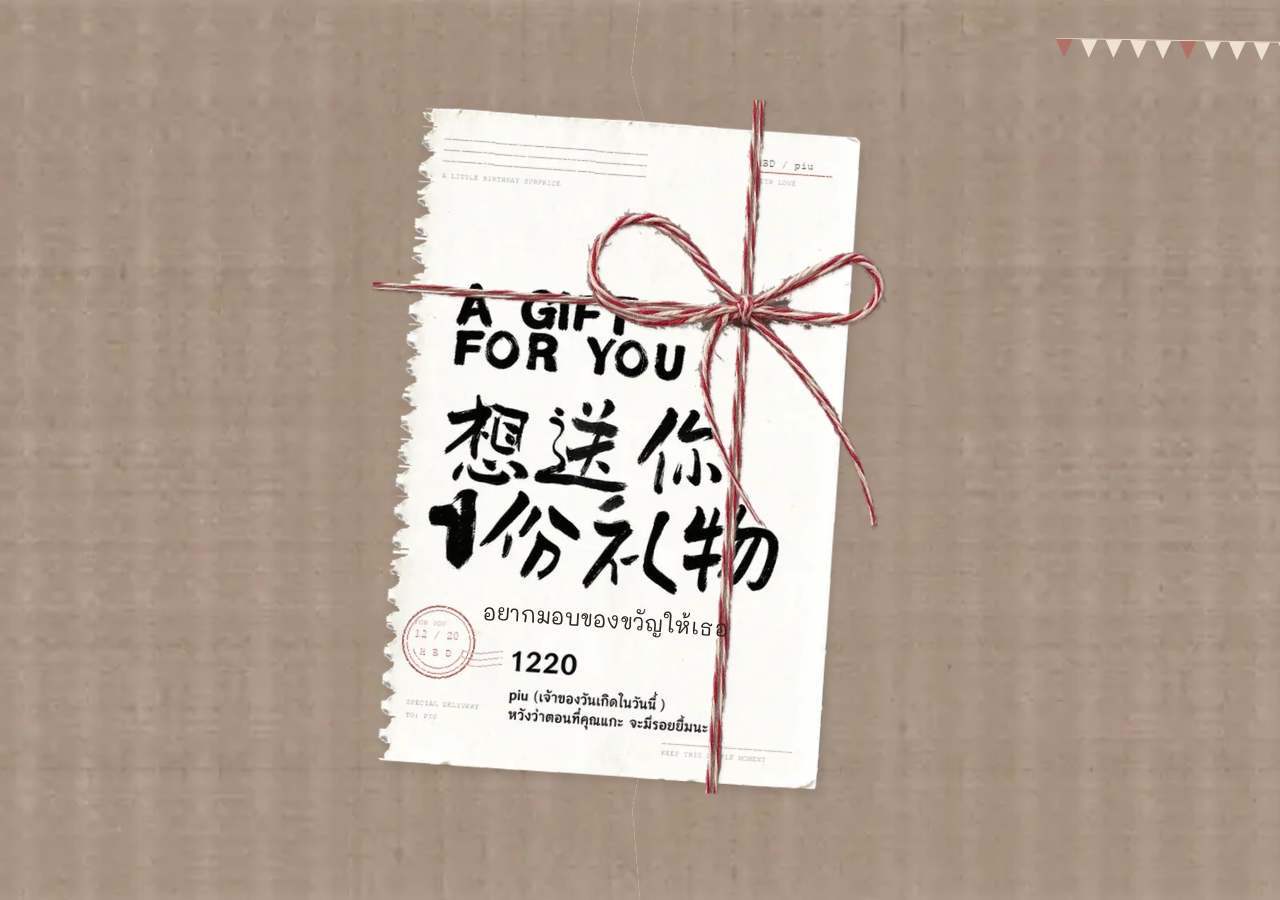
==== index.html @ f9ab2565 "Halve opening transfer with composited ticket artwork" ====
<!doctype html><html lang="zh-CN"><head><meta charset="utf-8"><meta name="viewport" content="width=device-width,initial-scale=1"><title>HBD to my baby · piu</title><style>*{box-sizing:border-box}html,body{margin:0;width:100%;height:100%;overflow:hidden}body{background:#eee8dc url('[data-uri]') center/cover;font-family:'Kaiti SC','STKaiti',KaiTi,serif}#journey{position:absolute;inset:0}.journey-frame{display:block;width:100%;height:100%;border:0;background:transparent;animation:journey-enter .4s ease}.journey-frame[hidden]{display:none}
.journey-nav{position:fixed;inset:auto 0 max(14px,env(safe-area-inset-bottom));z-index:10;display:flex;justify-content:space-between;align-items:center;padding:0 22px;pointer-events:none}
.journey-nav button{pointer-events:auto;font:14px 'Kaiti SC','STKaiti',KaiTi,serif;letter-spacing:1px;color:#756957;background:#f4eee1d9;border:0;border-bottom:1px solid #a38e6c6b;padding:8px 12px;border-radius:2px;cursor:pointer}.journey-nav button[hidden]{display:none}#journey-next{margin-left:auto}.journey-nav button:focus-visible{outline:2px dashed #9b6759;outline-offset:4px}.toast-scene .journey-nav button{color:#f4e5cf;background:#241d216e;border-color:#c4aa8666}
.journey-sr{position:absolute;width:1px;height:1px;overflow:hidden;clip-path:inset(50%);white-space:nowrap}
@keyframes journey-enter{from{opacity:0}to{opacity:1}}
@media(max-width:700px){.journey-nav{padding:0 13px}.journey-nav button{font-size:12px;padding:8px 9px}}
@media(prefers-reduced-motion:reduce){.journey-frame{animation:none}}

.journey-loading{position:fixed;inset:0;z-index:9;display:grid;place-content:center;justify-items:center;background:#eee8dcf5;text-align:center;padding:30px;color:#756957}.journey-loading[hidden]{display:none}.journey-loading p{font-size:19px}.journey-loading button{font:inherit;min-height:44px;padding:8px 20px;color:inherit;border:1px dashed #a38e6c;background:#f8f1e5}.journey-loading button[hidden]{display:none}
</style><style>@media (hover:hover) and (pointer:fine){
 html,body{cursor:url('asset-cursors-arrow.png?v=38ef40e0b0') 3 2,auto}
 button,button *,a,a *,[role="button"],[role="button"] *{cursor:url('asset-cursors-hand.png?v=75afa676b8') 12 3,pointer!important}
 button:disabled,button:disabled *{cursor:default!important}
 .scratch-window,.scratch-window *{cursor:crosshair!important}
 input[type="text"],textarea,[contenteditable="true"]{cursor:text!important}
 .dragging,.dragging *{cursor:grabbing!important}
}
</style><style>/* Self-hosted OFL fonts. Licenses: asset-fonts-lxgwwenkaitc-license.txt, asset-fonts-mali-license.txt */
@font-face{font-family:BirthdayWenKai;src:url('asset-fonts-wenkai-startup.woff2?v=5033d9c030') format('woff2');font-style:normal;font-weight:400;font-display:swap}
@font-face{font-family:BirthdayMali;src:url('asset-fonts-mali-startup.woff2?v=82fe3e2325') format('woff2');font-style:normal;font-weight:400;font-display:swap}
:root{--font-zh:BirthdayWenKai,'PingFang SC','Microsoft YaHei',sans-serif;--font-th:BirthdayMali,'Thonburi','Noto Sans Thai',sans-serif}
body,button,a,input,legend{font-family:var(--font-zh)!important;font-weight:400}.bi{line-height:1.55;white-space:normal}.bi-zh{display:block!important;font-family:var(--font-zh)!important;font-size:inherit!important;font-weight:400!important;line-height:1.5!important;letter-spacing:.04em!important;color:inherit!important;padding:0!important;margin:0!important;transform:none!important;max-width:none!important;text-shadow:none!important}.bi-th{display:block!important;font-family:var(--font-th)!important;font-size:max(12px,.68em)!important;font-weight:400!important;line-height:1.55!important;letter-spacing:0!important;color:inherit!important;padding:0!important;margin:5px 0 0!important;transform:none!important;max-width:none!important;text-shadow:none!important;white-space:normal!important;word-break:normal;overflow-wrap:anywhere;opacity:.82}.bi-inline{display:inline-block;vertical-align:middle}.bi-inline .bi-th{font-size:max(11px,.68em)!important}button .bi-th,a .bi-th{font-size:max(11px,.7em)!important;margin-top:3px!important}.bi-zh .bi-th,.bi-th .bi-th{display:none!important}
/* Opening and persistent navigation only; other scenes own their styles. */
.journey-nav{align-items:flex-end}.journey-nav button{max-width:46%;min-height:46px;font-size:14px!important;padding:7px 10px!important}.journey-nav .bi-th{font-size:11px!important;line-height:1.3!important}
.ticket .opening-thai{position:absolute;left:190px;top:610px;width:410px;text-align:center;font:24px/1.5 BirthdayMali,sans-serif;letter-spacing:0;color:#29251f;pointer-events:none;z-index:1}
@media(max-width:700px){.bi-th{font-size:max(12px,.7em)!important}}
</style><script>(() => {
 const attempts=new WeakMap(),failed=new Set(),pending=new Map();let notice;
 function refresh(){
  if(!notice&&failed.size){
   notice=document.createElement('button');notice.type='button';
   notice.innerHTML='图片未加载，点击重试<br><span lang="th">โหลดรูปไม่สำเร็จ แตะเพื่อลองอีกครั้ง</span>';
   notice.style.cssText='position:fixed;z-index:10000;left:50%;bottom:74px;transform:translateX(-50%);width:max-content;max-width:90vw;padding:10px 16px;border:1px dashed #a38e6c;border-radius:10px;background:#fff8ed;color:#695446;font:14px system-ui;box-shadow:0 3px 15px #46341f22';
   notice.addEventListener('click',()=>{for(const img of [...failed]){failed.delete(img);pending.delete(img);const state=attempts.get(img);if(state){state.count=0;retry(img,state);}}refresh();});
   document.body.append(notice);
  }
  if(notice)notice.hidden=!failed.size;
 }
 function retry(img,state){
  const expected=img.getAttribute('src');state.count++;
  setTimeout(()=>{
   if(!img.isConnected||img.getAttribute('src')!==expected)return;
   const url=new URL(state.original,document.baseURI);url.searchParams.set('asset_retry',state.count+'-'+Date.now());
   state.current=url.href;img.src=state.current;
  },state.count===1?650:1600);
 }
 document.addEventListener('error',event=>{
  const img=event.target;if(img.tagName!=='IMG')return;
  const src=img.getAttribute('src');if(!src||/^(data|blob):/.test(src))return;
  const url=new URL(src,document.baseURI);if(url.origin!==new URL(document.baseURI).origin)return;
  let state=attempts.get(img);
  if(!state||state.current!==url.href){state={original:src,current:url.href,count:0};attempts.set(img,state);}
  if(state.count<2)retry(img,state);else{failed.add(img);refresh();}
 },true);
 document.addEventListener('load',event=>{pending.delete(event.target);if(failed.delete(event.target))refresh();},true);
 // A stalled mobile request may never fire "error". Offer a deliberate retry
 // after 20 seconds, without repeatedly aborting a slow but healthy download.
 function inspect(){
  const now=Date.now();
  for(const img of document.querySelectorAll('img')){
   const src=img.getAttribute('src');
   if(!src||/^(data|blob):/.test(src)||!img.isConnected||!img.getClientRects().length||img.complete){pending.delete(img);continue;}
   const url=new URL(src,document.baseURI);if(url.origin!==new URL(document.baseURI).origin)continue;
   const previous=pending.get(img);
   if(!previous||previous.src!==src){pending.set(img,{src,since:now});continue;}
   if(now-previous.since>=20000&&!failed.has(img)){
    attempts.set(img,{original:src,current:url.href,count:0});failed.add(img);refresh();
   }
  }
  for(const img of [...failed])if(!img.isConnected||img.complete&&img.naturalWidth>0){failed.delete(img);pending.delete(img);refresh();}
  for(const img of pending.keys())if(!img.isConnected)pending.delete(img);
 }
 document.addEventListener('DOMContentLoaded',()=>{setInterval(inspect,4000);});
})();
</script></head><body>
<main id="journey" aria-label="送给 piu 的生日礼物"></main>
<nav class="journey-nav" aria-label="翻看生日回忆"><button id="journey-previous" hidden>← 返回</button><button id="journey-next" hidden>继续 →</button></nav>
<div id="journey-loading" class="journey-loading" role="status"><p id="journey-loading-copy"><span class="bi-zh" lang="zh-CN">正在打开生日礼物。</span><span class="bi-th" lang="th">กำลังเปิดของขวัญวันเกิด</span></p><button id="journey-retry" hidden>重新加载</button></div>
<button id="startup-retry" hidden onclick="location.reload()" style="position:fixed;z-index:11;bottom:24%;left:50%;transform:translateX(-50%);border:1px dashed #a38e6c;background:#f8f1e5;padding:12px 20px;color:#756957">重新连接 · ลองเชื่อมต่ออีกครั้ง</button><script>(()=>{setTimeout(()=>{if(document.querySelector('#journey iframe'))return;const p=document.getElementById('journey-loading-copy');p.textContent='连接有点慢，正在接收礼物……';const t=document.createElement('span');t.className='bi-th';t.lang='th';t.textContent='การเชื่อมต่อช้า กำลังโหลดของขวัญ…';p.append(t);document.getElementById('startup-retry').hidden=false;},10000);})();</script><p id="journey-status" role="status" class="journey-sr">正在打开生日礼物。</p>
<noscript>请启用 JavaScript，打开这份生日礼物。</noscript><script>// Opt-in, on-device diagnostics. No analytics, telemetry or uploads.
(() => {
 if(new URLSearchParams(location.search).get('diagnose')!=='1')return;
 let panel,body;
 const seconds=ms=>(Math.max(0,ms)/1000).toFixed(2)+' 秒 / วินาที';
 function refresh(){
  if(!panel){
   panel=document.createElement('aside');panel.setAttribute('aria-label','加载测速 · ตรวจเวลาโหลด');
   panel.style.cssText='position:fixed;z-index:20000;left:10px;right:10px;bottom:10px;max-height:42vh;overflow:auto;background:#fffaf1;color:#493d31;padding:12px 15px;border:1px solid #b6a07d;border-radius:10px;font:13px/1.6 system-ui;box-shadow:0 3px 18px #0003';
   const title=document.createElement('strong');title.textContent='本次打开耗时 · เวลาโหลดครั้งนี้';
   body=document.createElement('div');const close=document.createElement('button');close.textContent='关闭 · ปิด';close.style.cssText='float:right';close.onclick=()=>panel.remove();
   panel.append(close,title,body);document.body.append(panel);
  }
  const n=performance.getEntriesByType('navigation')[0];
  if(!n){body.textContent='此浏览器未提供测速数据 · เบราว์เซอร์นี้ไม่มีข้อมูลเวลาโหลด';return;}
  const rows=[['等待网页开始回应 · รอการตอบกลับ',seconds(n.responseStart)],['下载网页 · ดาวน์โหลดหน้าเว็บ',n.responseEnd?seconds(n.responseEnd-n.responseStart):'接收中 · กำลังรับข้อมูล'],['首屏可以操作 · พร้อมเปิดของขวัญ',seconds(performance.now())]];
  const size=n.encodedBodySize;if(size)rows.push(['网页传输大小 · ขนาดหน้าเว็บ',(size/1024).toFixed(0)+' KB']);
  body.replaceChildren(...rows.map(([name,value])=>{const p=document.createElement('div');p.textContent=name+'：'+value;return p;}));
 }
 // This milestone is sent only after the opening iframe has a usable DOM.
 addEventListener('message',event=>{
  const opening=document.querySelector('#journey iframe');
  if(event.origin!==location.origin||event.source!==opening?.contentWindow||event.data?.channel!=='birthday-journey'||event.data.type!=='loaded')return;
  if(!panel)refresh();
 });
})();
</script><script type="application/json" id="opening-document">"\u003c!doctype html>\n\u003chtml lang=\"zh-CN\">\u003chead>\u003cmeta charset=\"utf-8\">\u003cmeta name=\"viewport\" content=\"width=device-width,initial-scale=1\">\u003ctitle>生日票据 · 开场小样\u003c/title>\n\u003cstyle>\n*{box-sizing:border-box}html,body{margin:0;width:100%;height:100%;overflow:hidden}body{background:#ede7dc}.world{position:absolute;inset:0;overflow:hidden;background:#ede7dc url('[data-uri]') repeat}.half{position:absolute;inset:0;background:#b3a08a url('[data-uri]') center/cover;transition:transform 1.7s cubic-bezier(.42,.03,.25,1),filter 1.4s;will-change:transform}.stage{position:absolute;left:50%;top:50%;width:1600px;height:900px;transform:translate(-50%,-50%) scale(var(--scale,1));transform-origin:center}.left{clip-path:polygon(0 0,50% 0,49.3% 8%,50.4% 14%,49.4% 21%,50.6% 27%,49.6% 33%,50.3% 40%,49.3% 46%,50.4% 53%,49.5% 60%,50.5% 67%,49.3% 74%,50.4% 82%,49.4% 90%,50% 100%,0 100%)}.right{clip-path:polygon(50% 0,100% 0,100% 100%,50% 100%,49.4% 90%,50.4% 82%,49.3% 74%,50.5% 67%,49.5% 60%,50.4% 53%,49.3% 46%,50.3% 40%,49.6% 33%,50.6% 27%,49.4% 21%,50.4% 14%,49.3% 8%)}.ticket{position:absolute;left:380px;top:10px;width:840px;height:880px;transform:rotate(4deg);transform-origin:center}.ticket img{position:absolute;display:block;pointer-events:none;user-select:none}.ticket-art{inset:0;width:840px;height:880px}.paper{left:155px;top:80px;width:485px;height:720px;filter:drop-shadow(3px 6px 5px #392c2425)}.ink{inset:0;width:840px;height:880px;mix-blend-mode:multiply}.horizontal{left:116px;top:268px;width:550px;height:26px;filter:drop-shadow(0 1px 1px #40332b30)}.vertical{left:501px;top:49px;width:43px;height:760px;filter:drop-shadow(1px 0 1px #40332b30)}.bow{left:331px;top:166px;width:495px;height:360px;filter:drop-shadow(1px 2px 1px #40332b20)}.flags{position:absolute;right:30px;top:2px;display:flex;gap:9px;transform:rotate(1deg);border-top:1px solid #ecddc7}.flags i{display:block;width:0;height:0;border-left:9px solid transparent;border-right:9px solid transparent;border-top:20px solid #eee2d0}.flags i:nth-child(5n+1){border-top-color:#b27168}.controls{pointer-events:none}.hit{position:absolute;left:530px;top:90px;width:550px;height:730px;cursor:pointer;border:0;background:none;pointer-events:auto}.hit:focus-visible{outline:2px dashed #f3e8d3;outline-offset:12px}.opened .controls{display:none}.opened .left{transform:translate(-105%,7%) rotate(-8deg);filter:drop-shadow(12px 4px 7px #54473550)}.opened .right{transform:translate(105%,9%) rotate(9deg);filter:drop-shadow(-12px 4px 7px #54473550)}@media(prefers-reduced-motion:reduce){.half{transition-duration:.01s}}\n\u003c/style>\u003cstyle>@media (hover:hover) and (pointer:fine){\n html,body{cursor:url('[data-uri]') 3 2,auto}\n button,button *,a,a *,[role=\"button\"],[role=\"button\"] *{cursor:url('[data-uri]') 12 3,pointer!important}\n button:disabled,button:disabled *{cursor:default!important}\n .scratch-window,.scratch-window *{cursor:crosshair!important}\n input[type=\"text\"],textarea,[contenteditable=\"true\"]{cursor:text!important}\n .dragging,.dragging *{cursor:grabbing!important}\n}\n\u003c/style>\u003cstyle>/* Self-hosted OFL fonts. Licenses: asset-fonts-lxgwwenkaitc-license.txt, asset-fonts-mali-license.txt */\n@font-face{font-family:BirthdayWenKai;src:url('asset-fonts-wenkai-startup.woff2?v=5033d9c030') format('woff2');font-style:normal;font-weight:400;font-display:swap}\n@font-face{font-family:BirthdayMali;src:url('asset-fonts-mali-startup.woff2?v=82fe3e2325') format('woff2');font-style:normal;font-weight:400;font-display:swap}\n:root{--font-zh:BirthdayWenKai,'PingFang SC','Microsoft YaHei',sans-serif;--font-th:BirthdayMali,'Thonburi','Noto Sans Thai',sans-serif}\nbody,button,a,input,legend{font-family:var(--font-zh)!important;font-weight:400}.bi{line-height:1.55;white-space:normal}.bi-zh{display:block!important;font-family:var(--font-zh)!important;font-size:inherit!important;font-weight:400!important;line-height:1.5!important;letter-spacing:.04em!important;color:inherit!important;padding:0!important;margin:0!important;transform:none!important;max-width:none!important;text-shadow:none!important}.bi-th{display:block!important;font-family:var(--font-th)!important;font-size:max(12px,.68em)!important;font-weight:400!important;line-height:1.55!important;letter-spacing:0!important;color:inherit!important;padding:0!important;margin:5px 0 0!important;transform:none!important;max-width:none!important;text-shadow:none!important;white-space:normal!important;word-break:normal;overflow-wrap:anywhere;opacity:.82}.bi-inline{display:inline-block;vertical-align:middle}.bi-inline .bi-th{font-size:max(11px,.68em)!important}button .bi-th,a .bi-th{font-size:max(11px,.7em)!important;margin-top:3px!important}.bi-zh .bi-th,.bi-th .bi-th{display:none!important}\n/* Opening and persistent navigation only; other scenes own their styles. */\n.journey-nav{align-items:flex-end}.journey-nav button{max-width:46%;min-height:46px;font-size:14px!important;padding:7px 10px!important}.journey-nav .bi-th{font-size:11px!important;line-height:1.3!important}\n.ticket .opening-thai{position:absolute;left:190px;top:610px;width:410px;text-align:center;font:24px/1.5 BirthdayMali,sans-serif;letter-spacing:0;color:#29251f;pointer-events:none;z-index:1}\n@media(max-width:700px){.bi-th{font-size:max(12px,.7em)!important}}\n\u003c/style>\u003cscript>(() => {\n const attempts=new WeakMap(),failed=new Set(),pending=new Map();let notice;\n function refresh(){\n  if(!notice&&failed.size){\n   notice=document.createElement('button');notice.type='button';\n   notice.innerHTML='图片未加载，点击重试\u003cbr>\u003cspan lang=\"th\">โหลดรูปไม่สำเร็จ แตะเพื่อลองอีกครั้ง\u003c/span>';\n   notice.style.cssText='position:fixed;z-index:10000;left:50%;bottom:74px;transform:translateX(-50%);width:max-content;max-width:90vw;padding:10px 16px;border:1px dashed #a38e6c;border-radius:10px;background:#fff8ed;color:#695446;font:14px system-ui;box-shadow:0 3px 15px #46341f22';\n   notice.addEventListener('click',()=>{for(const img of [...failed]){failed.delete(img);pending.delete(img);const state=attempts.get(img);if(state){state.count=0;retry(img,state);}}refresh();});\n   document.body.append(notice);\n  }\n  if(notice)notice.hidden=!failed.size;\n }\n function retry(img,state){\n  const expected=img.getAttribute('src');state.count++;\n  setTimeout(()=>{\n   if(!img.isConnected||img.getAttribute('src')!==expected)return;\n   const url=new URL(state.original,document.baseURI);url.searchParams.set('asset_retry',state.count+'-'+Date.now());\n   state.current=url.href;img.src=state.current;\n  },state.count===1?650:1600);\n }\n document.addEventListener('error',event=>{\n  const img=event.target;if(img.tagName!=='IMG')return;\n  const src=img.getAttribute('src');if(!src||/^(data|blob):/.test(src))return;\n  const url=new URL(src,document.baseURI);if(url.origin!==new URL(document.baseURI).origin)return;\n  let state=attempts.get(img);\n  if(!state||state.current!==url.href){state={original:src,current:url.href,count:0};attempts.set(img,state);}\n  if(state.count\u003c2)retry(img,state);else{failed.add(img);refresh();}\n },true);\n document.addEventListener('load',event=>{pending.delete(event.target);if(failed.delete(event.target))refresh();},true);\n // A stalled mobile request may never fire \"error\". Offer a deliberate retry\n // after 20 seconds, without repeatedly aborting a slow but healthy download.\n function inspect(){\n  const now=Date.now();\n  for(const img of document.querySelectorAll('img')){\n   const src=img.getAttribute('src');\n   if(!src||/^(data|blob):/.test(src)||!img.isConnected||!img.getClientRects().length||img.complete){pending.delete(img);continue;}\n   const url=new URL(src,document.baseURI);if(url.origin!==new URL(document.baseURI).origin)continue;\n   const previous=pending.get(img);\n   if(!previous||previous.src!==src){pending.set(img,{src,since:now});continue;}\n   if(now-previous.since>=20000&&!failed.has(img)){\n    attempts.set(img,{original:src,current:url.href,count:0});failed.add(img);refresh();\n   }\n  }\n  for(const img of [...failed])if(!img.isConnected||img.complete&&img.naturalWidth>0){failed.delete(img);pending.delete(img);refresh();}\n  for(const img of pending.keys())if(!img.isConnected)pending.delete(img);\n }\n document.addEventListener('DOMContentLoaded',()=>{setInterval(inspect,4000);});\n})();\n\u003c/script>\u003c/head>\u003cbody>\u003cmain class=\"world\" id=\"world\" aria-label=\"生日礼物开场预览\">\u003cdiv class=\"half left\">\u003cdiv class=\"stage\" id=\"art\">\u003cdiv class=\"ticket\">\u003cimg class=\"ticket-art\" src=\"[data-uri]\" alt=\"A GIFT FOR YOU，想送你一份礼物；HBD，piu，12月20日生日章\">\u003cspan class=\"opening-thai\" lang=\"th\">อยากมอบของขวัญให้เธอ\u003c/span>\u003c/div>\u003cdiv class=\"flags\" aria-hidden=\"true\">\u003ci>\u003c/i>\u003ci>\u003c/i>\u003ci>\u003c/i>\u003ci>\u003c/i>\u003ci>\u003c/i>\u003ci>\u003c/i>\u003ci>\u003c/i>\u003ci>\u003c/i>\u003ci>\u003c/i>\u003ci>\u003c/i>\u003ci>\u003c/i>\u003ci>\u003c/i>\u003c/div>\u003c/div>\u003c/div>\u003cdiv class=\"half right\" id=\"right\" aria-hidden=\"true\">\u003c/div>\u003cdiv class=\"stage controls\">\u003cbutton class=\"hit\" id=\"tear\" aria-label=\"撕开生日礼物\">\u003c/button>\u003c/div>\u003c/main>\u003cscript>\nconst world=document.getElementById('world');const clone=document.getElementById('art').cloneNode(true);clone.removeAttribute('id');document.getElementById('right').append(clone);function fit(){world.style.setProperty('--scale',Math.min(innerWidth/(innerWidth\u003c700?720:1400),innerHeight/960))}fit();addEventListener('resize',fit);document.getElementById('tear').addEventListener('click',()=>{world.classList.add('opened');document.getElementById('tear').disabled=true;setTimeout(()=>document.dispatchEvent(new Event('scene:complete')),matchMedia('(prefers-reduced-motion: reduce)').matches?0:1750)});\n\u003c/script>\u003cscript>(() => {\n if(parent===window)return;\n document.documentElement.classList.add('in-journey');\n const trustedOrigin=location.protocol==='about:'?parent.location.origin:location.origin;\n const send=(type,extra={})=>parent.postMessage({channel:'birthday-journey',type,...extra},trustedOrigin);\n const modal=()=>send('modal',{open:Boolean(document.querySelector('dialog[open]'))});\n document.addEventListener('scene:complete',()=>send('complete'));\n document.addEventListener('scene:next',()=>{modal();send('next');});\n new MutationObserver(modal).observe(document.body,{subtree:true,attributes:true,attributeFilter:['open']});\n addEventListener('message',event=>{\n  if(event.origin!==trustedOrigin||event.source!==parent||event.data?.type!=='journey:activate')return;\n  modal();\n  const root=document.querySelector('dialog[open]')||document.body;\n  root.tabIndex=-1;root.focus({preventScroll:true});\n });\n modal();\n if(document.readyState==='loading')document.addEventListener('DOMContentLoaded',()=>send('loaded'),{once:true});else send('loaded');\n})();\n\u003c/script>\u003cscript>window.BIRTHDAY_THAI={\"12月20日\":\"20 ธันวาคม\",\"小时候的我们\":\"เราในวัยเด็ก\",\"曼谷\":\"กรุงเทพฯ\",\"← 返回\":\"← ย้อนกลับ\",\"继续 →\":\"ต่อไป →\",\"回到开场 ↻\":\"กลับไปเริ่มต้น ↻\",\"去曼谷见你 →\":\"ไปหาเธอที่กรุงเทพฯ →\",\"正在打开生日礼物。\":\"กำลังเปิดของขวัญวันเกิด\",\"请启用 JavaScript，打开这份生日礼物。\":\"กรุณาเปิด JavaScript เพื่อเปิดของขวัญวันเกิดนี้\",\"拆开礼物\":\"แกะของขวัญ\",\"26 岁生日快乐\":\"สุขสันต์วันเกิดอายุ 26 ปี\",\"留住这一刻\":\"เก็บช่วงเวลานี้ไว้\",\"生日快乐\":\"สุขสันต์วันเกิด\",\"我们的胶卷\":\"ฟิล์มของเรา\",\"去曼谷见你\":\"ไปหาเธอที่กรุงเทพฯ\",\"把祝福拼成蛋糕\":\"ต่อคำอวยพรเป็นเค้ก\",\"最后的小纸条\":\"กระดาษโน้ตใบสุดท้าย\",\"小纸条\":\"กระดาษโน้ต\",\"撕开生日礼物\":\"ฉีกเปิดของขวัญวันเกิด\",\"正在翻开下一页……\":\"กำลังเปิดหน้าถัดไป…\",\"加载有点慢，请再试一次。\":\"โหลดช้าสักหน่อย ลองอีกครั้งนะ\",\"重新加载\":\"โหลดอีกครั้ง\",\"拼祝福蛋糕 →\":\"ต่อเค้กคำอวยพร →\",\"看看小时候的我们 →\":\"ไปดูเราในวัยเด็ก →\"};\n\u003c/script>\u003cscript>(() => {\n const cn=/[\\u3400-\\u9fff]/,normalize=s=>s.replace(/\\s+/g,'').trim();\n const copy=new Map(Object.entries(window.BIRTHDAY_THAI||{}).map(([k,v])=>[normalize(k),v]));\n function translation(text){\n  const key=normalize(text);if(copy.has(key))return copy.get(key);\n  let m;\n  if((m=key.match(/^第([123])格·放入照片$/)))return `ช่องที่ ${m[1]} · เพิ่มรูป`;\n  if((m=key.match(/^已放入([123])张照片·点击可更换$/)))return `เพิ่มรูปแล้ว ${m[1]} รูป · แตะเพื่อเปลี่ยน`;\n  if((m=key.match(/^已经放入([123])张见面照片·点击相纸可更换$/)))return `เพิ่มรูปที่ได้เจอกันแล้ว ${m[1]} รูป · แตะเพื่อเปลี่ยน`;\n  if((m=key.match(/^已刮开([0-3])\\/3栏$/)))return `ขูดแล้ว ${m[1]} / 3 ช่อง`;\n  if((m=key.match(/^([123])个爱心停好了。$/)))return `หัวใจหยุดแล้ว ${m[1]} ดวง`;\n  if((m=key.match(/^已贴好([1-4])片，继续拼下一片。$/)))return `ติดแล้ว ${m[1]} ชิ้น ต่อชิ้นถัดไปได้เลย`;\n  if((m=key.match(/^刮开第([123])栏$/)))return `ขูดช่องที่ ${m[1]}`;\n  if((m=key.match(/^第([123])栏已刮开$/)))return `ขูดช่องที่ ${m[1]} แล้ว`;\n  if((m=key.match(/^为第([123])格选择照片$/)))return `เลือกรูปสำหรับช่องที่ ${m[1]}`;\n  if((m=key.match(/^为曼谷回忆选择第([123])张照片$/)))return `เลือกรูปความทรงจำกรุงเทพฯ ใบที่ ${m[1]}`;\n  if((m=key.match(/^拼上第[一二三四五]层[紫红黄绿粉]色祝福纸条$/)))return 'ต่อกระดาษคำอวยพรชั้นนี้';\n  return null;\n }\n const ignored='script,style,noscript,textarea,option,title,svg,.bi-zh,.bi-th,[data-no-translate]';\n function spans(text,thai){const zh=document.createElement('span'),th=document.createElement('span');zh.className='bi-zh';zh.lang='zh-CN';zh.textContent=text;th.className='bi-th';th.lang='th';th.textContent=thai;return [zh,th];}\n function translateElement(el){\n  for(const attr of ['aria-label','title']){const value=el.getAttribute(attr);if(value&&!/[\\u0e00-\\u0e7f]/.test(value)){const thai=translation(value);if(thai)el.setAttribute(attr,value+' · '+thai);}}\n  if(el.closest(ignored))return;\n  // Only group text and line breaks: keep controls, images and event handlers intact.\n  if(el.childNodes.length&&[...el.childNodes].every(n=>n.nodeType===3||n.nodeName==='BR')){\n   const text=el.textContent,thai=cn.test(text)&&translation(text);\n   if(thai){const pair=spans(text,thai);pair[0].replaceChildren(...el.childNodes);el.classList.add('bi');el.replaceChildren(...pair);return;}\n  }\n  for(const node of [...el.childNodes]){\n   if(node.nodeType!==3||!cn.test(node.textContent))continue;\n   const thai=translation(node.textContent);if(!thai)continue;\n   const pair=document.createElement('span');pair.className='bi bi-inline';pair.append(...spans(node.textContent,thai));node.replaceWith(pair);\n  }\n }\n function scan(root){\n  if(!root)return;\n  if(root.nodeType===3){root=root.parentElement;}\n  if(!root||root.nodeType!==1||root.closest(ignored))return;\n  // Work from leaves upward so unrelated text never becomes one translation.\n  [...root.querySelectorAll('*')].reverse().forEach(translateElement);translateElement(root);\n }\n scan(document.body);\n const observer=new MutationObserver(records=>{\n  const roots=new Set();for(const r of records){if(r.type==='attributes')roots.add(r.target);else if(r.type==='characterData')roots.add(r.target.parentElement);else {roots.add(r.target);}}\n  observer.disconnect();for(const root of roots)scan(root);observe();\n });\n function observe(){if(!document.body)return;observer.observe(document.body,{subtree:true,childList:true,characterData:true,attributes:true,attributeFilter:['aria-label','title']});}observe();\n // SVG labels need SVG text rather than HTML spans, and their own clear second line.\n for(const el of document.querySelectorAll('svg text')){\n  const thai=translation(el.textContent);if(!thai)continue;\n  const line=document.createElementNS('http://www.w3.org/2000/svg','tspan');line.setAttribute('x',el.getAttribute('x')||'0');line.setAttribute('dy','13');line.setAttribute('class','svg-th');line.setAttribute('lang','th');line.textContent=thai;el.append(line);\n }\n document.documentElement.classList.add('bilingual');\n})();\n\u003c/script>\u003c/body>\u003c/html>\n"</script><script>(() => {
 const scenes=[
  {file:'opening-preview.html',title:'拆开礼物'},
  {file:'birthday-preview.html',title:'26 岁生日快乐'},
  {file:'camera-preview.html',title:'留住这一刻'},
  {file:'toast-preview.html',title:'生日快乐'},
  {file:'film-preview.html',title:'我们的胶卷'},
  {file:'map-preview.html',title:'去曼谷见你',nextLabel:'看看小时候的我们 →'},
  {file:'childhood-preview.html',title:'小时候的我们',nextLabel:'拼祝福蛋糕 →'},
  {file:'wish-preview.html',title:'把祝福拼成蛋糕'},
  {file:'gift-preview.html',title:'最后的小纸条'}
 ];
 const host=document.getElementById('journey'),previous=document.getElementById('journey-previous'),next=document.getElementById('journey-next'),status=document.getElementById('journey-status'),loading=document.getElementById('journey-loading'),retry=document.getElementById('journey-retry'),loadingCopy=document.getElementById('journey-loading-copy');
 const records=new Map();let current=-1,navigation=0,departing=false,person=null,pendingIndex=null;
 const startupRetry=document.getElementById('startup-retry');if(startupRetry)startupRetry.hidden=true;
 function record(index){
  if(records.has(index))return records.get(index);
  const frame=document.createElement('iframe');frame.className='journey-frame';frame.title=scenes[index].title;frame.hidden=true;frame.inert=true;
  const item={frame,ready:scenes[index].file==='film-preview.html',modal:false,advanced:false};
  item.resourcesLoaded=new Promise(resolve=>frame.addEventListener('load',()=>{item.resolveLoaded();resolve();},{once:true}));
  item.loaded=new Promise(resolve=>{item.resolveLoaded=resolve;});records.set(index,item);const embedded=index===0?document.getElementById('opening-document')?.textContent:null;
  if(embedded){try{frame.srcdoc=JSON.parse(embedded);}catch{frame.src=scenes[index].file+'?v=cb310c719a70';}}else frame.src=scenes[index].file+'?v=cb310c719a70';host.append(frame);return item;
 }
 function navigationState(){
  const item=records.get(current);if(!item)return;
  previous.hidden=current<=0||item.modal;next.hidden=!item.ready||current===0||item.modal;
  next.textContent=current===scenes.length-1?'回到开场 ↻':scenes[current].file==='film-preview.html'?'去曼谷见你 →':scenes[current].nextLabel||'继续 →';document.body.classList.toggle('toast-scene',scenes[current].file==='toast-preview.html');
 }
 async function show(index){
  if(index<0||index>=scenes.length)return;
  if(index===0&&records.get(0)?.ready){records.get(0).frame.remove();records.delete(0);}
  const token=++navigation,item=record(index);pendingIndex=index;previous.disabled=next.disabled=true;
  loading.hidden=false;retry.hidden=true;loadingCopy.textContent='正在翻开下一页……';
  // DOM readiness is enough: hidden dialogs may still be downloading large artwork.
  const delayed=setTimeout(()=>{if(token!==navigation)return;loadingCopy.textContent='加载有点慢，请再试一次。';retry.hidden=false;previous.disabled=current<0;},12000);
  await item.loaded;clearTimeout(delayed);if(token!==navigation)return;
  loading.hidden=true;pendingIndex=null;
  for(const [key,other] of records){other.frame.hidden=key!==index;other.frame.inert=key!==index;}
  current=index;previous.disabled=next.disabled=false;navigationState();status.textContent=scenes[index].title;
  if(scenes[index].file==='toast-preview.html'&&person)item.frame.contentWindow.postMessage({type:'journey:person',person},location.origin);
  item.frame.contentWindow.postMessage({type:'journey:activate'},location.origin);
  // Let visible artwork finish before a hidden page competes for bandwidth.
  // Only a known fast connection opts into background scene downloads.
  // WeChat/Safari often expose no connection estimate.
  const connection=typeof navigator==='undefined'?null:navigator.connection;
  if(index+1<scenes.length&&connection?.effectiveType==='4g'&&!connection.saveData){
   item.resourcesLoaded.then(()=>setTimeout(()=>{if(token===navigation&&current===index)record(index+1);},500));
  }
 }
 addEventListener('message',event=>{
  if(event.origin!==location.origin||!event.data||event.data.channel!=='birthday-journey')return;
  const entry=[...records].find(([,item])=>item.frame.contentWindow===event.source);if(!entry)return;
  const [index,item]=entry;
  if(event.data.type==='loaded'){item.resolveLoaded();return;}
  if(event.data.type==='next'){if(index===current&&item.ready&&!item.modal&&pendingIndex===null)show(current+1);return;}
  if(event.data.type==='complete'){
   item.ready=true;
   if(index===0&&current===0&&!item.advanced){item.advanced=true;show(1);return;}
  }else if(event.data.type==='modal')item.modal=Boolean(event.data.open);
  else if(event.data.type==='departed'&&index===current&&departing){departing=false;person=event.data.person;show(current+1);return;}
  if(index===current)navigationState();
 });
 retry.addEventListener('click',()=>{if(pendingIndex===null)return;const index=pendingIndex;records.get(index)?.frame.remove();records.delete(index);show(index);});
 previous.addEventListener('click',()=>show(pendingIndex!==null?current:current-1));
 next.addEventListener('click',()=>{
  if(departing)return;
  if(scenes[current].file==='camera-preview.html'){
   departing=true;previous.disabled=next.disabled=true;
   records.get(current).frame.contentWindow.postMessage({type:'journey:depart'},location.origin);return;
  }
  if(current===scenes.length-1){const opening=records.get(0);opening?.frame.remove();records.delete(0);show(0);}
  else show(current+1);
 });
 show(0);
})();
</script><script>window.BIRTHDAY_THAI={"12月20日":"20 ธันวาคม","小时候的我们":"เราในวัยเด็ก","曼谷":"กรุงเทพฯ","← 返回":"← ย้อนกลับ","继续 →":"ต่อไป →","回到开场 ↻":"กลับไปเริ่มต้น ↻","去曼谷见你 →":"ไปหาเธอที่กรุงเทพฯ →","正在打开生日礼物。":"กำลังเปิดของขวัญวันเกิด","请启用 JavaScript，打开这份生日礼物。":"กรุณาเปิด JavaScript เพื่อเปิดของขวัญวันเกิดนี้","拆开礼物":"แกะของขวัญ","26 岁生日快乐":"สุขสันต์วันเกิดอายุ 26 ปี","留住这一刻":"เก็บช่วงเวลานี้ไว้","生日快乐":"สุขสันต์วันเกิด","我们的胶卷":"ฟิล์มของเรา","去曼谷见你":"ไปหาเธอที่กรุงเทพฯ","把祝福拼成蛋糕":"ต่อคำอวยพรเป็นเค้ก","最后的小纸条":"กระดาษโน้ตใบสุดท้าย","小纸条":"กระดาษโน้ต","撕开生日礼物":"ฉีกเปิดของขวัญวันเกิด","正在翻开下一页……":"กำลังเปิดหน้าถัดไป…","加载有点慢，请再试一次。":"โหลดช้าสักหน่อย ลองอีกครั้งนะ","重新加载":"โหลดอีกครั้ง","拼祝福蛋糕 →":"ต่อเค้กคำอวยพร →","看看小时候的我们 →":"ไปดูเราในวัยเด็ก →"};
</script><script>(() => {
 const cn=/[\u3400-\u9fff]/,normalize=s=>s.replace(/\s+/g,'').trim();
 const copy=new Map(Object.entries(window.BIRTHDAY_THAI||{}).map(([k,v])=>[normalize(k),v]));
 function translation(text){
  const key=normalize(text);if(copy.has(key))return copy.get(key);
  let m;
  if((m=key.match(/^第([123])格·放入照片$/)))return `ช่องที่ ${m[1]} · เพิ่มรูป`;
  if((m=key.match(/^已放入([123])张照片·点击可更换$/)))return `เพิ่มรูปแล้ว ${m[1]} รูป · แตะเพื่อเปลี่ยน`;
  if((m=key.match(/^已经放入([123])张见面照片·点击相纸可更换$/)))return `เพิ่มรูปที่ได้เจอกันแล้ว ${m[1]} รูป · แตะเพื่อเปลี่ยน`;
  if((m=key.match(/^已刮开([0-3])\/3栏$/)))return `ขูดแล้ว ${m[1]} / 3 ช่อง`;
  if((m=key.match(/^([123])个爱心停好了。$/)))return `หัวใจหยุดแล้ว ${m[1]} ดวง`;
  if((m=key.match(/^已贴好([1-4])片，继续拼下一片。$/)))return `ติดแล้ว ${m[1]} ชิ้น ต่อชิ้นถัดไปได้เลย`;
  if((m=key.match(/^刮开第([123])栏$/)))return `ขูดช่องที่ ${m[1]}`;
  if((m=key.match(/^第([123])栏已刮开$/)))return `ขูดช่องที่ ${m[1]} แล้ว`;
  if((m=key.match(/^为第([123])格选择照片$/)))return `เลือกรูปสำหรับช่องที่ ${m[1]}`;
  if((m=key.match(/^为曼谷回忆选择第([123])张照片$/)))return `เลือกรูปความทรงจำกรุงเทพฯ ใบที่ ${m[1]}`;
  if((m=key.match(/^拼上第[一二三四五]层[紫红黄绿粉]色祝福纸条$/)))return 'ต่อกระดาษคำอวยพรชั้นนี้';
  return null;
 }
 const ignored='script,style,noscript,textarea,option,title,svg,.bi-zh,.bi-th,[data-no-translate]';
 function spans(text,thai){const zh=document.createElement('span'),th=document.createElement('span');zh.className='bi-zh';zh.lang='zh-CN';zh.textContent=text;th.className='bi-th';th.lang='th';th.textContent=thai;return [zh,th];}
 function translateElement(el){
  for(const attr of ['aria-label','title']){const value=el.getAttribute(attr);if(value&&!/[\u0e00-\u0e7f]/.test(value)){const thai=translation(value);if(thai)el.setAttribute(attr,value+' · '+thai);}}
  if(el.closest(ignored))return;
  // Only group text and line breaks: keep controls, images and event handlers intact.
  if(el.childNodes.length&&[...el.childNodes].every(n=>n.nodeType===3||n.nodeName==='BR')){
   const text=el.textContent,thai=cn.test(text)&&translation(text);
   if(thai){const pair=spans(text,thai);pair[0].replaceChildren(...el.childNodes);el.classList.add('bi');el.replaceChildren(...pair);return;}
  }
  for(const node of [...el.childNodes]){
   if(node.nodeType!==3||!cn.test(node.textContent))continue;
   const thai=translation(node.textContent);if(!thai)continue;
   const pair=document.createElement('span');pair.className='bi bi-inline';pair.append(...spans(node.textContent,thai));node.replaceWith(pair);
  }
 }
 function scan(root){
  if(!root)return;
  if(root.nodeType===3){root=root.parentElement;}
  if(!root||root.nodeType!==1||root.closest(ignored))return;
  // Work from leaves upward so unrelated text never becomes one translation.
  [...root.querySelectorAll('*')].reverse().forEach(translateElement);translateElement(root);
 }
 scan(document.body);
 const observer=new MutationObserver(records=>{
  const roots=new Set();for(const r of records){if(r.type==='attributes')roots.add(r.target);else if(r.type==='characterData')roots.add(r.target.parentElement);else {roots.add(r.target);}}
  observer.disconnect();for(const root of roots)scan(root);observe();
 });
 function observe(){if(!document.body)return;observer.observe(document.body,{subtree:true,childList:true,characterData:true,attributes:true,attributeFilter:['aria-label','title']});}observe();
 // SVG labels need SVG text rather than HTML spans, and their own clear second line.
 for(const el of document.querySelectorAll('svg text')){
  const thai=translation(el.textContent);if(!thai)continue;
  const line=document.createElementNS('http://www.w3.org/2000/svg','tspan');line.setAttribute('x',el.getAttribute('x')||'0');line.setAttribute('dy','13');line.setAttribute('class','svg-th');line.setAttribute('lang','th');line.textContent=thai;el.append(line);
 }
 document.documentElement.classList.add('bilingual');
})();
</script></body></html>
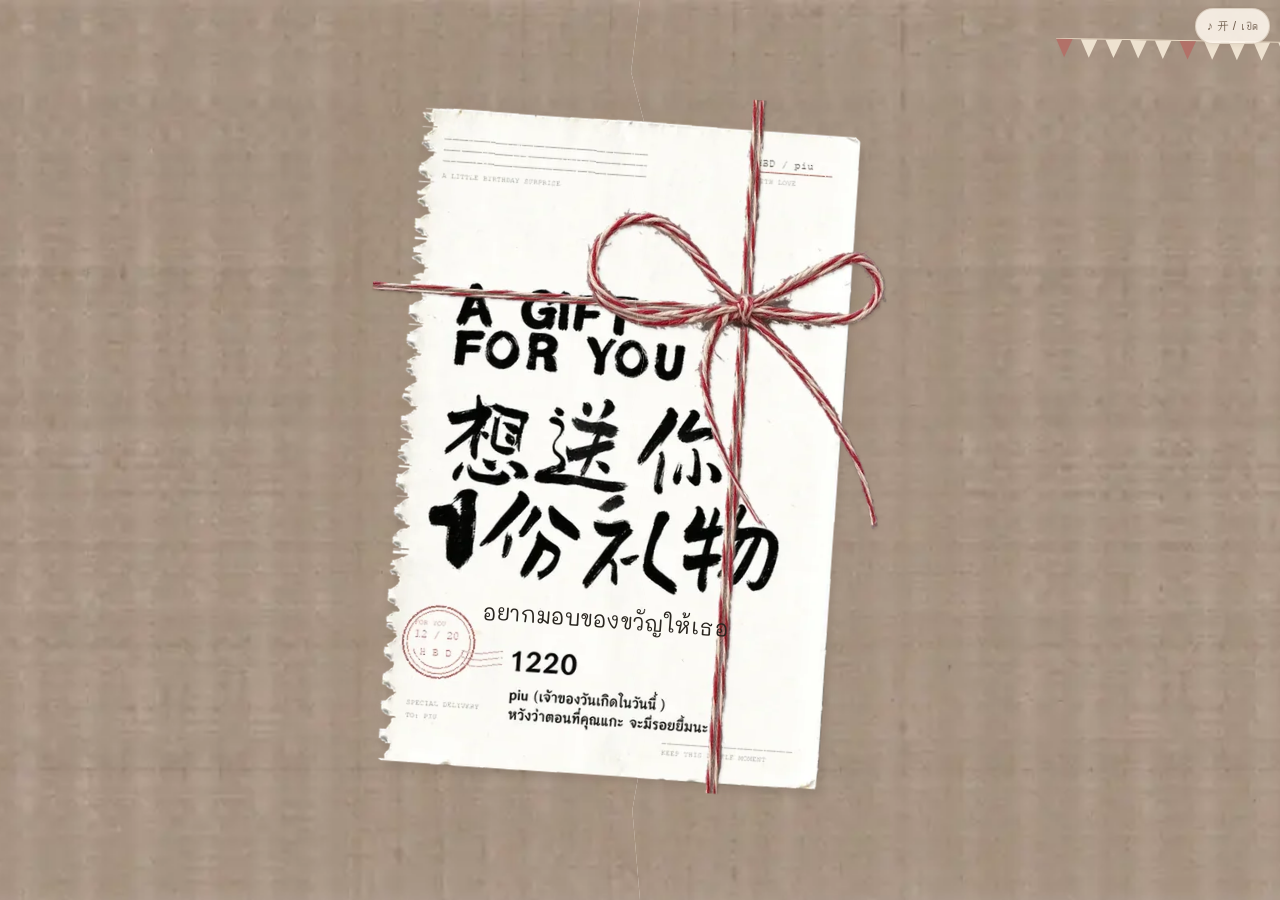
==== commit c3dcac55: "Prepare cake during camera scene and add gentle action sounds" ====
--- a/index.html
+++ b/index.html
@@ -77,7 +77,75 @@
 <nav class="journey-nav" aria-label="翻看生日回忆"><button id="journey-previous" hidden>← 返回</button><button id="journey-next" hidden>继续 →</button></nav>
 <div id="journey-loading" class="journey-loading" role="status"><p id="journey-loading-copy"><span class="bi-zh" lang="zh-CN">正在打开生日礼物。</span><span class="bi-th" lang="th">กำลังเปิดของขวัญวันเกิด</span></p><button id="journey-retry" hidden>重新加载</button></div>
 <button id="startup-retry" hidden onclick="location.reload()" style="position:fixed;z-index:11;bottom:24%;left:50%;transform:translateX(-50%);border:1px dashed #a38e6c;background:#f8f1e5;padding:12px 20px;color:#756957">重新连接 · ลองเชื่อมต่ออีกครั้ง</button><script>(()=>{setTimeout(()=>{if(document.querySelector('#journey iframe'))return;const p=document.getElementById('journey-loading-copy');p.textContent='连接有点慢，正在接收礼物……';const t=document.createElement('span');t.className='bi-th';t.lang='th';t.textContent='การเชื่อมต่อช้า กำลังโหลดของขวัญ…';p.append(t);document.getElementById('startup-retry').hidden=false;},10000);})();</script><p id="journey-status" role="status" class="journey-sr">正在打开生日礼物。</p>
-<noscript>请启用 JavaScript，打开这份生日礼物。</noscript><script>// Opt-in, on-device diagnostics. No analytics, telemetry or uploads.
+<noscript>请启用 JavaScript，打开这份生日礼物。</noscript><script>/* Small synthesized foley; no audio downloads and no autoplay. */
+(() => {
+ const embedded=parent!==window;let engine;
+ try{if(embedded)engine=parent.BirthdaySound;}catch{}
+ const visible=()=>!document.hidden&&(!embedded||!window.frameElement?.hidden);
+ if(engine){
+  window.BirthdaySound={play:name=>{if(visible())engine.play(name)},unlock:()=>engine.unlock()};
+ }else{
+  let ctx,master,noise,muted=false,button;const voices=new Set(),last=new Map();
+  try{muted=localStorage.getItem('birthday-sound-muted')==='1'}catch{}
+  function stop(){for(const node of voices){try{node.stop()}catch{}}voices.clear();}
+  function unlock(){
+   if(muted||document.hidden)return;
+   try{
+    if(!ctx){const Audio=window.AudioContext||window.webkitAudioContext;if(!Audio)return;ctx=new Audio();master=ctx.createGain();master.gain.value=.19;master.connect(ctx.destination);
+     noise=ctx.createBuffer(1,ctx.sampleRate,ctx.sampleRate);const samples=noise.getChannelData(0);for(let i=0;i<samples.length;i++)samples[i]=Math.random()*2-1;
+    }
+    if(ctx.state==='suspended')ctx.resume().catch(()=>{});
+   }catch{}
+  }
+  function voice(source,filter,gain,duration,delay=0){
+   if(voices.size>=40)return;
+   const at=ctx.currentTime+delay,amp=ctx.createGain();amp.gain.setValueAtTime(.0001,at);amp.gain.exponentialRampToValueAtTime(Math.max(.001,gain),at+.008);amp.gain.exponentialRampToValueAtTime(.0001,at+duration);
+   source.connect(filter||amp);if(filter)filter.connect(amp);amp.connect(master);voices.add(source);
+   source.onended=()=>{voices.delete(source);source.disconnect();filter?.disconnect();amp.disconnect()};source.start(at);source.stop(at+duration+.02);
+  }
+  function tone(freq,duration=.1,gain=.3,delay=0,end=freq){const source=ctx.createOscillator();source.type='sine';source.frequency.setValueAtTime(freq,ctx.currentTime+delay);source.frequency.exponentialRampToValueAtTime(end,ctx.currentTime+delay+duration);voice(source,null,gain,duration,delay);}
+  function rustle(duration=.16,gain=.35,freq=1500,delay=0){const source=ctx.createBufferSource();source.buffer=noise;source.loop=true;const filter=ctx.createBiquadFilter();filter.type='bandpass';filter.frequency.value=freq;filter.Q.value=.6;voice(source,filter,gain,duration,delay);}
+  function play(name){
+   if(muted||!ctx||ctx.state!=='running'||document.hidden)return;
+   const now=ctx.currentTime,interval=(name==='scratch'||name==='film')?.11:.05;if(now-(last.get(name)??-99)<interval)return;last.set(name,now);
+   try{switch(name){
+    case 'tear':for(let i=0;i<5;i++)rustle(.12,.35,1100+i*170,i*.065);break;
+    case 'camera':tone(230,.04,.6);rustle(.07,.55,2800);tone(140,.06,.4,.075);rustle(.8,.13,500,.18);break;
+    case 'print':rustle(.3,.22,700);tone(180,.05,.2,.22);break;
+    case 'stick':rustle(.07,.24,1800);tone(440,.08,.2,0,260);break;
+    case 'clink':tone(1800,.6,.4);tone(2700,.4,.14,.015);tone(3600,.25,.07,.02);break;
+    case 'film':rustle(.1,.22,850);tone(170,.025,.12);break;
+    case 'scratch':rustle(.09,.2,2300);break;
+    case 'slot':for(let i=0;i<13;i++)tone(260+i*18,.035,.15,i*.11);break;
+    case 'win':[523,659,784,1047].forEach((n,i)=>tone(n,.38,.22,i*.09));break;
+    case 'notify':tone(660,.25,.18);tone(880,.35,.16,.13);break;
+    case 'match':rustle(.24,.3,2600);tone(280,.08,.12);break;
+    case 'blow':rustle(.45,.3,600);break;
+    case 'flight':rustle(.7,.17,550);tone(180,.5,.07,0,400);break;
+    case 'gift':rustle(.4,.3,1300);[659,784,1047].forEach((n,i)=>tone(n,.35,.18,.18+i*.1));break;
+    default:rustle(.14,.17,1000);
+   }}catch{/* Sound must never break a gesture or animation. */}
+  }
+  window.BirthdaySound={play,unlock,stop};
+  function label(){if(!button)return;button.textContent=muted?'♪ 关 / ปิด':'♪ 开 / เปิด';button.setAttribute('aria-label',muted?'开启音效 · เปิดเสียง':'关闭音效 · ปิดเสียง');button.setAttribute('aria-pressed',String(!muted));}
+  function mount(){
+   button=document.createElement('button');button.type='button';button.id='sound-toggle';button.setAttribute('data-no-translate','');
+   button.style.cssText='position:fixed;right:max(10px,env(safe-area-inset-right));top:max(8px,env(safe-area-inset-top));z-index:20001;border:1px solid #b4a18b66;border-radius:20px;padding:7px 11px;min-height:36px;background:#fff9efdb;color:#715f4e;font:12px/1.2 system-ui;cursor:pointer;box-shadow:0 1px 5px #49331a12';
+   button.onclick=()=>{muted=!muted;try{localStorage.setItem('birthday-sound-muted',muted?'1':'0')}catch{}if(muted){stop();if(master)master.gain.value=0;}else{unlock();if(master)master.gain.value=.19;play('stick');}label();};label();document.body.append(button);
+  }
+  if(document.readyState==='loading')document.addEventListener('DOMContentLoaded',mount,{once:true});else mount();
+  document.addEventListener('visibilitychange',()=>{if(document.hidden)stop()});
+ }
+ // Calling the shared context directly within a real iframe gesture preserves
+ // mobile autoplay activation; asynchronous postMessage cannot do that reliably.
+ for(const event of ['pointerdown','click','keydown'])document.addEventListener(event,e=>{if(e.isTrusted&&visible())window.BirthdaySound.unlock()},true);
+ document.addEventListener('click',e=>{
+  const b=e.target.closest?.('button,[role="button"]');if(!e.isTrusted||!b||b.disabled||b.id==='sound-toggle')return;
+  const specific=/^(tear|camera|paper|cake|right-cup|tear-boarding|replay-flight|gift|place|light|blow|candle|match)$/.test(b.id)||b.matches('[data-hat],[data-glasses],.scratch-window,.slot-lever,.note,.photo-piece')||(document.body.dataset.scene==='film'&&/^(previous|next)$/.test(b.id));
+  if(!specific)window.BirthdaySound.play('paper');
+ },true);
+})();
+</script><script>// Opt-in, on-device diagnostics. No analytics, telemetry or uploads.
 (() => {
  if(new URLSearchParams(location.search).get('diagnose')!=='1')return;
  let panel,body;
@@ -103,7 +171,7 @@
   if(!panel)refresh();
  });
 })();
-</script><script type="application/json" id="opening-document">"\u003c!doctype html>\n\u003chtml lang=\"zh-CN\">\u003chead>\u003cmeta charset=\"utf-8\">\u003cmeta name=\"viewport\" content=\"width=device-width,initial-scale=1\">\u003ctitle>生日票据 · 开场小样\u003c/title>\n\u003cstyle>\n*{box-sizing:border-box}html,body{margin:0;width:100%;height:100%;overflow:hidden}body{background:#ede7dc}.world{position:absolute;inset:0;overflow:hidden;background:#ede7dc url('[data-uri]') repeat}.half{position:absolute;inset:0;background:#b3a08a url('[data-uri]') center/cover;transition:transform 1.7s cubic-bezier(.42,.03,.25,1),filter 1.4s;will-change:transform}.stage{position:absolute;left:50%;top:50%;width:1600px;height:900px;transform:translate(-50%,-50%) scale(var(--scale,1));transform-origin:center}.left{clip-path:polygon(0 0,50% 0,49.3% 8%,50.4% 14%,49.4% 21%,50.6% 27%,49.6% 33%,50.3% 40%,49.3% 46%,50.4% 53%,49.5% 60%,50.5% 67%,49.3% 74%,50.4% 82%,49.4% 90%,50% 100%,0 100%)}.right{clip-path:polygon(50% 0,100% 0,100% 100%,50% 100%,49.4% 90%,50.4% 82%,49.3% 74%,50.5% 67%,49.5% 60%,50.4% 53%,49.3% 46%,50.3% 40%,49.6% 33%,50.6% 27%,49.4% 21%,50.4% 14%,49.3% 8%)}.ticket{position:absolute;left:380px;top:10px;width:840px;height:880px;transform:rotate(4deg);transform-origin:center}.ticket img{position:absolute;display:block;pointer-events:none;user-select:none}.ticket-art{inset:0;width:840px;height:880px}.paper{left:155px;top:80px;width:485px;height:720px;filter:drop-shadow(3px 6px 5px #392c2425)}.ink{inset:0;width:840px;height:880px;mix-blend-mode:multiply}.horizontal{left:116px;top:268px;width:550px;height:26px;filter:drop-shadow(0 1px 1px #40332b30)}.vertical{left:501px;top:49px;width:43px;height:760px;filter:drop-shadow(1px 0 1px #40332b30)}.bow{left:331px;top:166px;width:495px;height:360px;filter:drop-shadow(1px 2px 1px #40332b20)}.flags{position:absolute;right:30px;top:2px;display:flex;gap:9px;transform:rotate(1deg);border-top:1px solid #ecddc7}.flags i{display:block;width:0;height:0;border-left:9px solid transparent;border-right:9px solid transparent;border-top:20px solid #eee2d0}.flags i:nth-child(5n+1){border-top-color:#b27168}.controls{pointer-events:none}.hit{position:absolute;left:530px;top:90px;width:550px;height:730px;cursor:pointer;border:0;background:none;pointer-events:auto}.hit:focus-visible{outline:2px dashed #f3e8d3;outline-offset:12px}.opened .controls{display:none}.opened .left{transform:translate(-105%,7%) rotate(-8deg);filter:drop-shadow(12px 4px 7px #54473550)}.opened .right{transform:translate(105%,9%) rotate(9deg);filter:drop-shadow(-12px 4px 7px #54473550)}@media(prefers-reduced-motion:reduce){.half{transition-duration:.01s}}\n\u003c/style>\u003cstyle>@media (hover:hover) and (pointer:fine){\n html,body{cursor:url('[data-uri]') 3 2,auto}\n button,button *,a,a *,[role=\"button\"],[role=\"button\"] *{cursor:url('[data-uri]') 12 3,pointer!important}\n button:disabled,button:disabled *{cursor:default!important}\n .scratch-window,.scratch-window *{cursor:crosshair!important}\n input[type=\"text\"],textarea,[contenteditable=\"true\"]{cursor:text!important}\n .dragging,.dragging *{cursor:grabbing!important}\n}\n\u003c/style>\u003cstyle>/* Self-hosted OFL fonts. Licenses: asset-fonts-lxgwwenkaitc-license.txt, asset-fonts-mali-license.txt */\n@font-face{font-family:BirthdayWenKai;src:url('asset-fonts-wenkai-startup.woff2?v=5033d9c030') format('woff2');font-style:normal;font-weight:400;font-display:swap}\n@font-face{font-family:BirthdayMali;src:url('asset-fonts-mali-startup.woff2?v=82fe3e2325') format('woff2');font-style:normal;font-weight:400;font-display:swap}\n:root{--font-zh:BirthdayWenKai,'PingFang SC','Microsoft YaHei',sans-serif;--font-th:BirthdayMali,'Thonburi','Noto Sans Thai',sans-serif}\nbody,button,a,input,legend{font-family:var(--font-zh)!important;font-weight:400}.bi{line-height:1.55;white-space:normal}.bi-zh{display:block!important;font-family:var(--font-zh)!important;font-size:inherit!important;font-weight:400!important;line-height:1.5!important;letter-spacing:.04em!important;color:inherit!important;padding:0!important;margin:0!important;transform:none!important;max-width:none!important;text-shadow:none!important}.bi-th{display:block!important;font-family:var(--font-th)!important;font-size:max(12px,.68em)!important;font-weight:400!important;line-height:1.55!important;letter-spacing:0!important;color:inherit!important;padding:0!important;margin:5px 0 0!important;transform:none!important;max-width:none!important;text-shadow:none!important;white-space:normal!important;word-break:normal;overflow-wrap:anywhere;opacity:.82}.bi-inline{display:inline-block;vertical-align:middle}.bi-inline .bi-th{font-size:max(11px,.68em)!important}button .bi-th,a .bi-th{font-size:max(11px,.7em)!important;margin-top:3px!important}.bi-zh .bi-th,.bi-th .bi-th{display:none!important}\n/* Opening and persistent navigation only; other scenes own their styles. */\n.journey-nav{align-items:flex-end}.journey-nav button{max-width:46%;min-height:46px;font-size:14px!important;padding:7px 10px!important}.journey-nav .bi-th{font-size:11px!important;line-height:1.3!important}\n.ticket .opening-thai{position:absolute;left:190px;top:610px;width:410px;text-align:center;font:24px/1.5 BirthdayMali,sans-serif;letter-spacing:0;color:#29251f;pointer-events:none;z-index:1}\n@media(max-width:700px){.bi-th{font-size:max(12px,.7em)!important}}\n\u003c/style>\u003cscript>(() => {\n const attempts=new WeakMap(),failed=new Set(),pending=new Map();let notice;\n function refresh(){\n  if(!notice&&failed.size){\n   notice=document.createElement('button');notice.type='button';\n   notice.innerHTML='图片未加载，点击重试\u003cbr>\u003cspan lang=\"th\">โหลดรูปไม่สำเร็จ แตะเพื่อลองอีกครั้ง\u003c/span>';\n   notice.style.cssText='position:fixed;z-index:10000;left:50%;bottom:74px;transform:translateX(-50%);width:max-content;max-width:90vw;padding:10px 16px;border:1px dashed #a38e6c;border-radius:10px;background:#fff8ed;color:#695446;font:14px system-ui;box-shadow:0 3px 15px #46341f22';\n   notice.addEventListener('click',()=>{for(const img of [...failed]){failed.delete(img);pending.delete(img);const state=attempts.get(img);if(state){state.count=0;retry(img,state);}}refresh();});\n   document.body.append(notice);\n  }\n  if(notice)notice.hidden=!failed.size;\n }\n function retry(img,state){\n  const expected=img.getAttribute('src');state.count++;\n  setTimeout(()=>{\n   if(!img.isConnected||img.getAttribute('src')!==expected)return;\n   const url=new URL(state.original,document.baseURI);url.searchParams.set('asset_retry',state.count+'-'+Date.now());\n   state.current=url.href;img.src=state.current;\n  },state.count===1?650:1600);\n }\n document.addEventListener('error',event=>{\n  const img=event.target;if(img.tagName!=='IMG')return;\n  const src=img.getAttribute('src');if(!src||/^(data|blob):/.test(src))return;\n  const url=new URL(src,document.baseURI);if(url.origin!==new URL(document.baseURI).origin)return;\n  let state=attempts.get(img);\n  if(!state||state.current!==url.href){state={original:src,current:url.href,count:0};attempts.set(img,state);}\n  if(state.count\u003c2)retry(img,state);else{failed.add(img);refresh();}\n },true);\n document.addEventListener('load',event=>{pending.delete(event.target);if(failed.delete(event.target))refresh();},true);\n // A stalled mobile request may never fire \"error\". Offer a deliberate retry\n // after 20 seconds, without repeatedly aborting a slow but healthy download.\n function inspect(){\n  const now=Date.now();\n  for(const img of document.querySelectorAll('img')){\n   const src=img.getAttribute('src');\n   if(!src||/^(data|blob):/.test(src)||!img.isConnected||!img.getClientRects().length||img.complete){pending.delete(img);continue;}\n   const url=new URL(src,document.baseURI);if(url.origin!==new URL(document.baseURI).origin)continue;\n   const previous=pending.get(img);\n   if(!previous||previous.src!==src){pending.set(img,{src,since:now});continue;}\n   if(now-previous.since>=20000&&!failed.has(img)){\n    attempts.set(img,{original:src,current:url.href,count:0});failed.add(img);refresh();\n   }\n  }\n  for(const img of [...failed])if(!img.isConnected||img.complete&&img.naturalWidth>0){failed.delete(img);pending.delete(img);refresh();}\n  for(const img of pending.keys())if(!img.isConnected)pending.delete(img);\n }\n document.addEventListener('DOMContentLoaded',()=>{setInterval(inspect,4000);});\n})();\n\u003c/script>\u003c/head>\u003cbody>\u003cmain class=\"world\" id=\"world\" aria-label=\"生日礼物开场预览\">\u003cdiv class=\"half left\">\u003cdiv class=\"stage\" id=\"art\">\u003cdiv class=\"ticket\">\u003cimg class=\"ticket-art\" src=\"[data-uri]\" alt=\"A GIFT FOR YOU，想送你一份礼物；HBD，piu，12月20日生日章\">\u003cspan class=\"opening-thai\" lang=\"th\">อยากมอบของขวัญให้เธอ\u003c/span>\u003c/div>\u003cdiv class=\"flags\" aria-hidden=\"true\">\u003ci>\u003c/i>\u003ci>\u003c/i>\u003ci>\u003c/i>\u003ci>\u003c/i>\u003ci>\u003c/i>\u003ci>\u003c/i>\u003ci>\u003c/i>\u003ci>\u003c/i>\u003ci>\u003c/i>\u003ci>\u003c/i>\u003ci>\u003c/i>\u003ci>\u003c/i>\u003c/div>\u003c/div>\u003c/div>\u003cdiv class=\"half right\" id=\"right\" aria-hidden=\"true\">\u003c/div>\u003cdiv class=\"stage controls\">\u003cbutton class=\"hit\" id=\"tear\" aria-label=\"撕开生日礼物\">\u003c/button>\u003c/div>\u003c/main>\u003cscript>\nconst world=document.getElementById('world');const clone=document.getElementById('art').cloneNode(true);clone.removeAttribute('id');document.getElementById('right').append(clone);function fit(){world.style.setProperty('--scale',Math.min(innerWidth/(innerWidth\u003c700?720:1400),innerHeight/960))}fit();addEventListener('resize',fit);document.getElementById('tear').addEventListener('click',()=>{world.classList.add('opened');document.getElementById('tear').disabled=true;setTimeout(()=>document.dispatchEvent(new Event('scene:complete')),matchMedia('(prefers-reduced-motion: reduce)').matches?0:1750)});\n\u003c/script>\u003cscript>(() => {\n if(parent===window)return;\n document.documentElement.classList.add('in-journey');\n const trustedOrigin=location.protocol==='about:'?parent.location.origin:location.origin;\n const send=(type,extra={})=>parent.postMessage({channel:'birthday-journey',type,...extra},trustedOrigin);\n const modal=()=>send('modal',{open:Boolean(document.querySelector('dialog[open]'))});\n document.addEventListener('scene:complete',()=>send('complete'));\n document.addEventListener('scene:next',()=>{modal();send('next');});\n new MutationObserver(modal).observe(document.body,{subtree:true,attributes:true,attributeFilter:['open']});\n addEventListener('message',event=>{\n  if(event.origin!==trustedOrigin||event.source!==parent||event.data?.type!=='journey:activate')return;\n  modal();\n  const root=document.querySelector('dialog[open]')||document.body;\n  root.tabIndex=-1;root.focus({preventScroll:true});\n });\n modal();\n if(document.readyState==='loading')document.addEventListener('DOMContentLoaded',()=>send('loaded'),{once:true});else send('loaded');\n})();\n\u003c/script>\u003cscript>window.BIRTHDAY_THAI={\"12月20日\":\"20 ธันวาคม\",\"小时候的我们\":\"เราในวัยเด็ก\",\"曼谷\":\"กรุงเทพฯ\",\"← 返回\":\"← ย้อนกลับ\",\"继续 →\":\"ต่อไป →\",\"回到开场 ↻\":\"กลับไปเริ่มต้น ↻\",\"去曼谷见你 →\":\"ไปหาเธอที่กรุงเทพฯ →\",\"正在打开生日礼物。\":\"กำลังเปิดของขวัญวันเกิด\",\"请启用 JavaScript，打开这份生日礼物。\":\"กรุณาเปิด JavaScript เพื่อเปิดของขวัญวันเกิดนี้\",\"拆开礼物\":\"แกะของขวัญ\",\"26 岁生日快乐\":\"สุขสันต์วันเกิดอายุ 26 ปี\",\"留住这一刻\":\"เก็บช่วงเวลานี้ไว้\",\"生日快乐\":\"สุขสันต์วันเกิด\",\"我们的胶卷\":\"ฟิล์มของเรา\",\"去曼谷见你\":\"ไปหาเธอที่กรุงเทพฯ\",\"把祝福拼成蛋糕\":\"ต่อคำอวยพรเป็นเค้ก\",\"最后的小纸条\":\"กระดาษโน้ตใบสุดท้าย\",\"小纸条\":\"กระดาษโน้ต\",\"撕开生日礼物\":\"ฉีกเปิดของขวัญวันเกิด\",\"正在翻开下一页……\":\"กำลังเปิดหน้าถัดไป…\",\"加载有点慢，请再试一次。\":\"โหลดช้าสักหน่อย ลองอีกครั้งนะ\",\"重新加载\":\"โหลดอีกครั้ง\",\"拼祝福蛋糕 →\":\"ต่อเค้กคำอวยพร →\",\"看看小时候的我们 →\":\"ไปดูเราในวัยเด็ก →\"};\n\u003c/script>\u003cscript>(() => {\n const cn=/[\\u3400-\\u9fff]/,normalize=s=>s.replace(/\\s+/g,'').trim();\n const copy=new Map(Object.entries(window.BIRTHDAY_THAI||{}).map(([k,v])=>[normalize(k),v]));\n function translation(text){\n  const key=normalize(text);if(copy.has(key))return copy.get(key);\n  let m;\n  if((m=key.match(/^第([123])格·放入照片$/)))return `ช่องที่ ${m[1]} · เพิ่มรูป`;\n  if((m=key.match(/^已放入([123])张照片·点击可更换$/)))return `เพิ่มรูปแล้ว ${m[1]} รูป · แตะเพื่อเปลี่ยน`;\n  if((m=key.match(/^已经放入([123])张见面照片·点击相纸可更换$/)))return `เพิ่มรูปที่ได้เจอกันแล้ว ${m[1]} รูป · แตะเพื่อเปลี่ยน`;\n  if((m=key.match(/^已刮开([0-3])\\/3栏$/)))return `ขูดแล้ว ${m[1]} / 3 ช่อง`;\n  if((m=key.match(/^([123])个爱心停好了。$/)))return `หัวใจหยุดแล้ว ${m[1]} ดวง`;\n  if((m=key.match(/^已贴好([1-4])片，继续拼下一片。$/)))return `ติดแล้ว ${m[1]} ชิ้น ต่อชิ้นถัดไปได้เลย`;\n  if((m=key.match(/^刮开第([123])栏$/)))return `ขูดช่องที่ ${m[1]}`;\n  if((m=key.match(/^第([123])栏已刮开$/)))return `ขูดช่องที่ ${m[1]} แล้ว`;\n  if((m=key.match(/^为第([123])格选择照片$/)))return `เลือกรูปสำหรับช่องที่ ${m[1]}`;\n  if((m=key.match(/^为曼谷回忆选择第([123])张照片$/)))return `เลือกรูปความทรงจำกรุงเทพฯ ใบที่ ${m[1]}`;\n  if((m=key.match(/^拼上第[一二三四五]层[紫红黄绿粉]色祝福纸条$/)))return 'ต่อกระดาษคำอวยพรชั้นนี้';\n  return null;\n }\n const ignored='script,style,noscript,textarea,option,title,svg,.bi-zh,.bi-th,[data-no-translate]';\n function spans(text,thai){const zh=document.createElement('span'),th=document.createElement('span');zh.className='bi-zh';zh.lang='zh-CN';zh.textContent=text;th.className='bi-th';th.lang='th';th.textContent=thai;return [zh,th];}\n function translateElement(el){\n  for(const attr of ['aria-label','title']){const value=el.getAttribute(attr);if(value&&!/[\\u0e00-\\u0e7f]/.test(value)){const thai=translation(value);if(thai)el.setAttribute(attr,value+' · '+thai);}}\n  if(el.closest(ignored))return;\n  // Only group text and line breaks: keep controls, images and event handlers intact.\n  if(el.childNodes.length&&[...el.childNodes].every(n=>n.nodeType===3||n.nodeName==='BR')){\n   const text=el.textContent,thai=cn.test(text)&&translation(text);\n   if(thai){const pair=spans(text,thai);pair[0].replaceChildren(...el.childNodes);el.classList.add('bi');el.replaceChildren(...pair);return;}\n  }\n  for(const node of [...el.childNodes]){\n   if(node.nodeType!==3||!cn.test(node.textContent))continue;\n   const thai=translation(node.textContent);if(!thai)continue;\n   const pair=document.createElement('span');pair.className='bi bi-inline';pair.append(...spans(node.textContent,thai));node.replaceWith(pair);\n  }\n }\n function scan(root){\n  if(!root)return;\n  if(root.nodeType===3){root=root.parentElement;}\n  if(!root||root.nodeType!==1||root.closest(ignored))return;\n  // Work from leaves upward so unrelated text never becomes one translation.\n  [...root.querySelectorAll('*')].reverse().forEach(translateElement);translateElement(root);\n }\n scan(document.body);\n const observer=new MutationObserver(records=>{\n  const roots=new Set();for(const r of records){if(r.type==='attributes')roots.add(r.target);else if(r.type==='characterData')roots.add(r.target.parentElement);else {roots.add(r.target);}}\n  observer.disconnect();for(const root of roots)scan(root);observe();\n });\n function observe(){if(!document.body)return;observer.observe(document.body,{subtree:true,childList:true,characterData:true,attributes:true,attributeFilter:['aria-label','title']});}observe();\n // SVG labels need SVG text rather than HTML spans, and their own clear second line.\n for(const el of document.querySelectorAll('svg text')){\n  const thai=translation(el.textContent);if(!thai)continue;\n  const line=document.createElementNS('http://www.w3.org/2000/svg','tspan');line.setAttribute('x',el.getAttribute('x')||'0');line.setAttribute('dy','13');line.setAttribute('class','svg-th');line.setAttribute('lang','th');line.textContent=thai;el.append(line);\n }\n document.documentElement.classList.add('bilingual');\n})();\n\u003c/script>\u003c/body>\u003c/html>\n"</script><script>(() => {
+</script><script type="application/json" id="opening-document">"\u003c!doctype html>\n\u003chtml lang=\"zh-CN\">\u003chead>\u003cmeta charset=\"utf-8\">\u003cmeta name=\"viewport\" content=\"width=device-width,initial-scale=1\">\u003ctitle>生日票据 · 开场小样\u003c/title>\n\u003cstyle>\n*{box-sizing:border-box}html,body{margin:0;width:100%;height:100%;overflow:hidden}body{background:#ede7dc}.world{position:absolute;inset:0;overflow:hidden;background:#ede7dc url('[data-uri]') repeat}.half{position:absolute;inset:0;background:#b3a08a url('[data-uri]') center/cover;transition:transform 1.7s cubic-bezier(.42,.03,.25,1),filter 1.4s;will-change:transform}.stage{position:absolute;left:50%;top:50%;width:1600px;height:900px;transform:translate(-50%,-50%) scale(var(--scale,1));transform-origin:center}.left{clip-path:polygon(0 0,50% 0,49.3% 8%,50.4% 14%,49.4% 21%,50.6% 27%,49.6% 33%,50.3% 40%,49.3% 46%,50.4% 53%,49.5% 60%,50.5% 67%,49.3% 74%,50.4% 82%,49.4% 90%,50% 100%,0 100%)}.right{clip-path:polygon(50% 0,100% 0,100% 100%,50% 100%,49.4% 90%,50.4% 82%,49.3% 74%,50.5% 67%,49.5% 60%,50.4% 53%,49.3% 46%,50.3% 40%,49.6% 33%,50.6% 27%,49.4% 21%,50.4% 14%,49.3% 8%)}.ticket{position:absolute;left:380px;top:10px;width:840px;height:880px;transform:rotate(4deg);transform-origin:center}.ticket img{position:absolute;display:block;pointer-events:none;user-select:none}.ticket-art{inset:0;width:840px;height:880px}.paper{left:155px;top:80px;width:485px;height:720px;filter:drop-shadow(3px 6px 5px #392c2425)}.ink{inset:0;width:840px;height:880px;mix-blend-mode:multiply}.horizontal{left:116px;top:268px;width:550px;height:26px;filter:drop-shadow(0 1px 1px #40332b30)}.vertical{left:501px;top:49px;width:43px;height:760px;filter:drop-shadow(1px 0 1px #40332b30)}.bow{left:331px;top:166px;width:495px;height:360px;filter:drop-shadow(1px 2px 1px #40332b20)}.flags{position:absolute;right:30px;top:2px;display:flex;gap:9px;transform:rotate(1deg);border-top:1px solid #ecddc7}.flags i{display:block;width:0;height:0;border-left:9px solid transparent;border-right:9px solid transparent;border-top:20px solid #eee2d0}.flags i:nth-child(5n+1){border-top-color:#b27168}.controls{pointer-events:none}.hit{position:absolute;left:530px;top:90px;width:550px;height:730px;cursor:pointer;border:0;background:none;pointer-events:auto}.hit:focus-visible{outline:2px dashed #f3e8d3;outline-offset:12px}.opened .controls{display:none}.opened .left{transform:translate(-105%,7%) rotate(-8deg);filter:drop-shadow(12px 4px 7px #54473550)}.opened .right{transform:translate(105%,9%) rotate(9deg);filter:drop-shadow(-12px 4px 7px #54473550)}@media(prefers-reduced-motion:reduce){.half{transition-duration:.01s}}\n\u003c/style>\u003cstyle>@media (hover:hover) and (pointer:fine){\n html,body{cursor:url('[data-uri]') 3 2,auto}\n button,button *,a,a *,[role=\"button\"],[role=\"button\"] *{cursor:url('[data-uri]') 12 3,pointer!important}\n button:disabled,button:disabled *{cursor:default!important}\n .scratch-window,.scratch-window *{cursor:crosshair!important}\n input[type=\"text\"],textarea,[contenteditable=\"true\"]{cursor:text!important}\n .dragging,.dragging *{cursor:grabbing!important}\n}\n\u003c/style>\u003cstyle>/* Self-hosted OFL fonts. Licenses: asset-fonts-lxgwwenkaitc-license.txt, asset-fonts-mali-license.txt */\n@font-face{font-family:BirthdayWenKai;src:url('asset-fonts-wenkai-startup.woff2?v=5033d9c030') format('woff2');font-style:normal;font-weight:400;font-display:swap}\n@font-face{font-family:BirthdayMali;src:url('asset-fonts-mali-startup.woff2?v=82fe3e2325') format('woff2');font-style:normal;font-weight:400;font-display:swap}\n:root{--font-zh:BirthdayWenKai,'PingFang SC','Microsoft YaHei',sans-serif;--font-th:BirthdayMali,'Thonburi','Noto Sans Thai',sans-serif}\nbody,button,a,input,legend{font-family:var(--font-zh)!important;font-weight:400}.bi{line-height:1.55;white-space:normal}.bi-zh{display:block!important;font-family:var(--font-zh)!important;font-size:inherit!important;font-weight:400!important;line-height:1.5!important;letter-spacing:.04em!important;color:inherit!important;padding:0!important;margin:0!important;transform:none!important;max-width:none!important;text-shadow:none!important}.bi-th{display:block!important;font-family:var(--font-th)!important;font-size:max(12px,.68em)!important;font-weight:400!important;line-height:1.55!important;letter-spacing:0!important;color:inherit!important;padding:0!important;margin:5px 0 0!important;transform:none!important;max-width:none!important;text-shadow:none!important;white-space:normal!important;word-break:normal;overflow-wrap:anywhere;opacity:.82}.bi-inline{display:inline-block;vertical-align:middle}.bi-inline .bi-th{font-size:max(11px,.68em)!important}button .bi-th,a .bi-th{font-size:max(11px,.7em)!important;margin-top:3px!important}.bi-zh .bi-th,.bi-th .bi-th{display:none!important}\n/* Opening and persistent navigation only; other scenes own their styles. */\n.journey-nav{align-items:flex-end}.journey-nav button{max-width:46%;min-height:46px;font-size:14px!important;padding:7px 10px!important}.journey-nav .bi-th{font-size:11px!important;line-height:1.3!important}\n.ticket .opening-thai{position:absolute;left:190px;top:610px;width:410px;text-align:center;font:24px/1.5 BirthdayMali,sans-serif;letter-spacing:0;color:#29251f;pointer-events:none;z-index:1}\n@media(max-width:700px){.bi-th{font-size:max(12px,.7em)!important}}\n\u003c/style>\u003cscript>(() => {\n const attempts=new WeakMap(),failed=new Set(),pending=new Map();let notice;\n function refresh(){\n  if(!notice&&failed.size){\n   notice=document.createElement('button');notice.type='button';\n   notice.innerHTML='图片未加载，点击重试\u003cbr>\u003cspan lang=\"th\">โหลดรูปไม่สำเร็จ แตะเพื่อลองอีกครั้ง\u003c/span>';\n   notice.style.cssText='position:fixed;z-index:10000;left:50%;bottom:74px;transform:translateX(-50%);width:max-content;max-width:90vw;padding:10px 16px;border:1px dashed #a38e6c;border-radius:10px;background:#fff8ed;color:#695446;font:14px system-ui;box-shadow:0 3px 15px #46341f22';\n   notice.addEventListener('click',()=>{for(const img of [...failed]){failed.delete(img);pending.delete(img);const state=attempts.get(img);if(state){state.count=0;retry(img,state);}}refresh();});\n   document.body.append(notice);\n  }\n  if(notice)notice.hidden=!failed.size;\n }\n function retry(img,state){\n  const expected=img.getAttribute('src');state.count++;\n  setTimeout(()=>{\n   if(!img.isConnected||img.getAttribute('src')!==expected)return;\n   const url=new URL(state.original,document.baseURI);url.searchParams.set('asset_retry',state.count+'-'+Date.now());\n   state.current=url.href;img.src=state.current;\n  },state.count===1?650:1600);\n }\n document.addEventListener('error',event=>{\n  const img=event.target;if(img.tagName!=='IMG')return;\n  const src=img.getAttribute('src');if(!src||/^(data|blob):/.test(src))return;\n  const url=new URL(src,document.baseURI);if(url.origin!==new URL(document.baseURI).origin)return;\n  let state=attempts.get(img);\n  if(!state||state.current!==url.href){state={original:src,current:url.href,count:0};attempts.set(img,state);}\n  if(state.count\u003c2)retry(img,state);else{failed.add(img);refresh();}\n },true);\n document.addEventListener('load',event=>{pending.delete(event.target);if(failed.delete(event.target))refresh();},true);\n // A stalled mobile request may never fire \"error\". Offer a deliberate retry\n // after 20 seconds, without repeatedly aborting a slow but healthy download.\n function inspect(){\n  const now=Date.now();\n  for(const img of document.querySelectorAll('img')){\n   const src=img.getAttribute('src');\n   if(!src||/^(data|blob):/.test(src)||!img.isConnected||!img.getClientRects().length||img.complete){pending.delete(img);continue;}\n   const url=new URL(src,document.baseURI);if(url.origin!==new URL(document.baseURI).origin)continue;\n   const previous=pending.get(img);\n   if(!previous||previous.src!==src){pending.set(img,{src,since:now});continue;}\n   if(now-previous.since>=20000&&!failed.has(img)){\n    attempts.set(img,{original:src,current:url.href,count:0});failed.add(img);refresh();\n   }\n  }\n  for(const img of [...failed])if(!img.isConnected||img.complete&&img.naturalWidth>0){failed.delete(img);pending.delete(img);refresh();}\n  for(const img of pending.keys())if(!img.isConnected)pending.delete(img);\n }\n document.addEventListener('DOMContentLoaded',()=>{setInterval(inspect,4000);});\n})();\n\u003c/script>\u003c/head>\u003cbody>\u003cmain class=\"world\" id=\"world\" aria-label=\"生日礼物开场预览\">\u003cdiv class=\"half left\">\u003cdiv class=\"stage\" id=\"art\">\u003cdiv class=\"ticket\">\u003cimg class=\"ticket-art\" src=\"[data-uri]\" alt=\"A GIFT FOR YOU，想送你一份礼物；HBD，piu，12月20日生日章\">\u003cspan class=\"opening-thai\" lang=\"th\">อยากมอบของขวัญให้เธอ\u003c/span>\u003c/div>\u003cdiv class=\"flags\" aria-hidden=\"true\">\u003ci>\u003c/i>\u003ci>\u003c/i>\u003ci>\u003c/i>\u003ci>\u003c/i>\u003ci>\u003c/i>\u003ci>\u003c/i>\u003ci>\u003c/i>\u003ci>\u003c/i>\u003ci>\u003c/i>\u003ci>\u003c/i>\u003ci>\u003c/i>\u003ci>\u003c/i>\u003c/div>\u003c/div>\u003c/div>\u003cdiv class=\"half right\" id=\"right\" aria-hidden=\"true\">\u003c/div>\u003cdiv class=\"stage controls\">\u003cbutton class=\"hit\" id=\"tear\" aria-label=\"撕开生日礼物\">\u003c/button>\u003c/div>\u003c/main>\u003cscript>/* Small synthesized foley; no audio downloads and no autoplay. */\n(() => {\n const embedded=parent!==window;let engine;\n try{if(embedded)engine=parent.BirthdaySound;}catch{}\n const visible=()=>!document.hidden&&(!embedded||!window.frameElement?.hidden);\n if(engine){\n  window.BirthdaySound={play:name=>{if(visible())engine.play(name)},unlock:()=>engine.unlock()};\n }else{\n  let ctx,master,noise,muted=false,button;const voices=new Set(),last=new Map();\n  try{muted=localStorage.getItem('birthday-sound-muted')==='1'}catch{}\n  function stop(){for(const node of voices){try{node.stop()}catch{}}voices.clear();}\n  function unlock(){\n   if(muted||document.hidden)return;\n   try{\n    if(!ctx){const Audio=window.AudioContext||window.webkitAudioContext;if(!Audio)return;ctx=new Audio();master=ctx.createGain();master.gain.value=.19;master.connect(ctx.destination);\n     noise=ctx.createBuffer(1,ctx.sampleRate,ctx.sampleRate);const samples=noise.getChannelData(0);for(let i=0;i\u003csamples.length;i++)samples[i]=Math.random()*2-1;\n    }\n    if(ctx.state==='suspended')ctx.resume().catch(()=>{});\n   }catch{}\n  }\n  function voice(source,filter,gain,duration,delay=0){\n   if(voices.size>=40)return;\n   const at=ctx.currentTime+delay,amp=ctx.createGain();amp.gain.setValueAtTime(.0001,at);amp.gain.exponentialRampToValueAtTime(Math.max(.001,gain),at+.008);amp.gain.exponentialRampToValueAtTime(.0001,at+duration);\n   source.connect(filter||amp);if(filter)filter.connect(amp);amp.connect(master);voices.add(source);\n   source.onended=()=>{voices.delete(source);source.disconnect();filter?.disconnect();amp.disconnect()};source.start(at);source.stop(at+duration+.02);\n  }\n  function tone(freq,duration=.1,gain=.3,delay=0,end=freq){const source=ctx.createOscillator();source.type='sine';source.frequency.setValueAtTime(freq,ctx.currentTime+delay);source.frequency.exponentialRampToValueAtTime(end,ctx.currentTime+delay+duration);voice(source,null,gain,duration,delay);}\n  function rustle(duration=.16,gain=.35,freq=1500,delay=0){const source=ctx.createBufferSource();source.buffer=noise;source.loop=true;const filter=ctx.createBiquadFilter();filter.type='bandpass';filter.frequency.value=freq;filter.Q.value=.6;voice(source,filter,gain,duration,delay);}\n  function play(name){\n   if(muted||!ctx||ctx.state!=='running'||document.hidden)return;\n   const now=ctx.currentTime,interval=(name==='scratch'||name==='film')?.11:.05;if(now-(last.get(name)??-99)\u003cinterval)return;last.set(name,now);\n   try{switch(name){\n    case 'tear':for(let i=0;i\u003c5;i++)rustle(.12,.35,1100+i*170,i*.065);break;\n    case 'camera':tone(230,.04,.6);rustle(.07,.55,2800);tone(140,.06,.4,.075);rustle(.8,.13,500,.18);break;\n    case 'print':rustle(.3,.22,700);tone(180,.05,.2,.22);break;\n    case 'stick':rustle(.07,.24,1800);tone(440,.08,.2,0,260);break;\n    case 'clink':tone(1800,.6,.4);tone(2700,.4,.14,.015);tone(3600,.25,.07,.02);break;\n    case 'film':rustle(.1,.22,850);tone(170,.025,.12);break;\n    case 'scratch':rustle(.09,.2,2300);break;\n    case 'slot':for(let i=0;i\u003c13;i++)tone(260+i*18,.035,.15,i*.11);break;\n    case 'win':[523,659,784,1047].forEach((n,i)=>tone(n,.38,.22,i*.09));break;\n    case 'notify':tone(660,.25,.18);tone(880,.35,.16,.13);break;\n    case 'match':rustle(.24,.3,2600);tone(280,.08,.12);break;\n    case 'blow':rustle(.45,.3,600);break;\n    case 'flight':rustle(.7,.17,550);tone(180,.5,.07,0,400);break;\n    case 'gift':rustle(.4,.3,1300);[659,784,1047].forEach((n,i)=>tone(n,.35,.18,.18+i*.1));break;\n    default:rustle(.14,.17,1000);\n   }}catch{/* Sound must never break a gesture or animation. */}\n  }\n  window.BirthdaySound={play,unlock,stop};\n  function label(){if(!button)return;button.textContent=muted?'♪ 关 / ปิด':'♪ 开 / เปิด';button.setAttribute('aria-label',muted?'开启音效 · เปิดเสียง':'关闭音效 · ปิดเสียง');button.setAttribute('aria-pressed',String(!muted));}\n  function mount(){\n   button=document.createElement('button');button.type='button';button.id='sound-toggle';button.setAttribute('data-no-translate','');\n   button.style.cssText='position:fixed;right:max(10px,env(safe-area-inset-right));top:max(8px,env(safe-area-inset-top));z-index:20001;border:1px solid #b4a18b66;border-radius:20px;padding:7px 11px;min-height:36px;background:#fff9efdb;color:#715f4e;font:12px/1.2 system-ui;cursor:pointer;box-shadow:0 1px 5px #49331a12';\n   button.onclick=()=>{muted=!muted;try{localStorage.setItem('birthday-sound-muted',muted?'1':'0')}catch{}if(muted){stop();if(master)master.gain.value=0;}else{unlock();if(master)master.gain.value=.19;play('stick');}label();};label();document.body.append(button);\n  }\n  if(document.readyState==='loading')document.addEventListener('DOMContentLoaded',mount,{once:true});else mount();\n  document.addEventListener('visibilitychange',()=>{if(document.hidden)stop()});\n }\n // Calling the shared context directly within a real iframe gesture preserves\n // mobile autoplay activation; asynchronous postMessage cannot do that reliably.\n for(const event of ['pointerdown','click','keydown'])document.addEventListener(event,e=>{if(e.isTrusted&&visible())window.BirthdaySound.unlock()},true);\n document.addEventListener('click',e=>{\n  const b=e.target.closest?.('button,[role=\"button\"]');if(!e.isTrusted||!b||b.disabled||b.id==='sound-toggle')return;\n  const specific=/^(tear|camera|paper|cake|right-cup|tear-boarding|replay-flight|gift|place|light|blow|candle|match)$/.test(b.id)||b.matches('[data-hat],[data-glasses],.scratch-window,.slot-lever,.note,.photo-piece')||(document.body.dataset.scene==='film'&&/^(previous|next)$/.test(b.id));\n  if(!specific)window.BirthdaySound.play('paper');\n },true);\n})();\n\u003c/script>\u003cscript>\nconst world=document.getElementById('world');const clone=document.getElementById('art').cloneNode(true);clone.removeAttribute('id');document.getElementById('right').append(clone);function fit(){world.style.setProperty('--scale',Math.min(innerWidth/(innerWidth\u003c700?720:1400),innerHeight/960))}fit();addEventListener('resize',fit);document.getElementById('tear').addEventListener('click',()=>{globalThis.BirthdaySound?.play('tear');world.classList.add('opened');document.getElementById('tear').disabled=true;setTimeout(()=>document.dispatchEvent(new Event('scene:complete')),matchMedia('(prefers-reduced-motion: reduce)').matches?0:1750)});\n\u003c/script>\u003cscript>(() => {\n if(parent===window)return;\n document.documentElement.classList.add('in-journey');\n const trustedOrigin=location.protocol==='about:'?parent.location.origin:location.origin;\n const send=(type,extra={})=>parent.postMessage({channel:'birthday-journey',type,...extra},trustedOrigin);\n const modal=()=>send('modal',{open:Boolean(document.querySelector('dialog[open]'))});\n document.addEventListener('scene:complete',()=>send('complete'));\n document.addEventListener('scene:next',()=>{modal();send('next');});\n addEventListener('message',event=>{\n  if(event.origin!==trustedOrigin||event.source!==parent||event.data?.type!=='journey:activate')return;\n  modal();\n  const root=document.querySelector('dialog[open]')||document.body;\n  root.tabIndex=-1;root.focus({preventScroll:true});\n });\n modal();\n async function ready(){\n  if(document.body)new MutationObserver(modal).observe(document.body,{subtree:true,attributes:true,attributeFilter:['open']});\n  // Do not reveal the cake page between DOM arrival and image decoding.\n  // A corrupt image must not deadlock navigation; asset recovery owns retries.\n  const critical=[...document.querySelectorAll('img[data-scene-critical]')];\n  await Promise.all(critical.map(img=>img.decode?img.decode().catch(()=>{}):Promise.resolve()));\n  send('loaded');\n }\n if(document.readyState==='loading')document.addEventListener('DOMContentLoaded',ready,{once:true});else ready();\n})();\n\u003c/script>\u003cscript>window.BIRTHDAY_THAI={\"12月20日\":\"20 ธันวาคม\",\"小时候的我们\":\"เราในวัยเด็ก\",\"曼谷\":\"กรุงเทพฯ\",\"← 返回\":\"← ย้อนกลับ\",\"继续 →\":\"ต่อไป →\",\"回到开场 ↻\":\"กลับไปเริ่มต้น ↻\",\"去曼谷见你 →\":\"ไปหาเธอที่กรุงเทพฯ →\",\"正在打开生日礼物。\":\"กำลังเปิดของขวัญวันเกิด\",\"请启用 JavaScript，打开这份生日礼物。\":\"กรุณาเปิด JavaScript เพื่อเปิดของขวัญวันเกิดนี้\",\"拆开礼物\":\"แกะของขวัญ\",\"26 岁生日快乐\":\"สุขสันต์วันเกิดอายุ 26 ปี\",\"留住这一刻\":\"เก็บช่วงเวลานี้ไว้\",\"生日快乐\":\"สุขสันต์วันเกิด\",\"我们的胶卷\":\"ฟิล์มของเรา\",\"去曼谷见你\":\"ไปหาเธอที่กรุงเทพฯ\",\"把祝福拼成蛋糕\":\"ต่อคำอวยพรเป็นเค้ก\",\"最后的小纸条\":\"กระดาษโน้ตใบสุดท้าย\",\"小纸条\":\"กระดาษโน้ต\",\"撕开生日礼物\":\"ฉีกเปิดของขวัญวันเกิด\",\"正在翻开下一页……\":\"กำลังเปิดหน้าถัดไป…\",\"加载有点慢，请再试一次。\":\"โหลดช้าสักหน่อย ลองอีกครั้งนะ\",\"重新加载\":\"โหลดอีกครั้ง\",\"拼祝福蛋糕 →\":\"ต่อเค้กคำอวยพร →\",\"看看小时候的我们 →\":\"ไปดูเราในวัยเด็ก →\"};\n\u003c/script>\u003cscript>(() => {\n const cn=/[\\u3400-\\u9fff]/,normalize=s=>s.replace(/\\s+/g,'').trim();\n const copy=new Map(Object.entries(window.BIRTHDAY_THAI||{}).map(([k,v])=>[normalize(k),v]));\n function translation(text){\n  const key=normalize(text);if(copy.has(key))return copy.get(key);\n  let m;\n  if((m=key.match(/^第([123])格·放入照片$/)))return `ช่องที่ ${m[1]} · เพิ่มรูป`;\n  if((m=key.match(/^已放入([123])张照片·点击可更换$/)))return `เพิ่มรูปแล้ว ${m[1]} รูป · แตะเพื่อเปลี่ยน`;\n  if((m=key.match(/^已经放入([123])张见面照片·点击相纸可更换$/)))return `เพิ่มรูปที่ได้เจอกันแล้ว ${m[1]} รูป · แตะเพื่อเปลี่ยน`;\n  if((m=key.match(/^已刮开([0-3])\\/3栏$/)))return `ขูดแล้ว ${m[1]} / 3 ช่อง`;\n  if((m=key.match(/^([123])个爱心停好了。$/)))return `หัวใจหยุดแล้ว ${m[1]} ดวง`;\n  if((m=key.match(/^已贴好([1-4])片，继续拼下一片。$/)))return `ติดแล้ว ${m[1]} ชิ้น ต่อชิ้นถัดไปได้เลย`;\n  if((m=key.match(/^刮开第([123])栏$/)))return `ขูดช่องที่ ${m[1]}`;\n  if((m=key.match(/^第([123])栏已刮开$/)))return `ขูดช่องที่ ${m[1]} แล้ว`;\n  if((m=key.match(/^为第([123])格选择照片$/)))return `เลือกรูปสำหรับช่องที่ ${m[1]}`;\n  if((m=key.match(/^为曼谷回忆选择第([123])张照片$/)))return `เลือกรูปความทรงจำกรุงเทพฯ ใบที่ ${m[1]}`;\n  if((m=key.match(/^拼上第[一二三四五]层[紫红黄绿粉]色祝福纸条$/)))return 'ต่อกระดาษคำอวยพรชั้นนี้';\n  return null;\n }\n const ignored='script,style,noscript,textarea,option,title,svg,.bi-zh,.bi-th,[data-no-translate]';\n function spans(text,thai){const zh=document.createElement('span'),th=document.createElement('span');zh.className='bi-zh';zh.lang='zh-CN';zh.textContent=text;th.className='bi-th';th.lang='th';th.textContent=thai;return [zh,th];}\n function translateElement(el){\n  for(const attr of ['aria-label','title']){const value=el.getAttribute(attr);if(value&&!/[\\u0e00-\\u0e7f]/.test(value)){const thai=translation(value);if(thai)el.setAttribute(attr,value+' · '+thai);}}\n  if(el.closest(ignored))return;\n  // Only group text and line breaks: keep controls, images and event handlers intact.\n  if(el.childNodes.length&&[...el.childNodes].every(n=>n.nodeType===3||n.nodeName==='BR')){\n   const text=el.textContent,thai=cn.test(text)&&translation(text);\n   if(thai){const pair=spans(text,thai);pair[0].replaceChildren(...el.childNodes);el.classList.add('bi');el.replaceChildren(...pair);return;}\n  }\n  for(const node of [...el.childNodes]){\n   if(node.nodeType!==3||!cn.test(node.textContent))continue;\n   const thai=translation(node.textContent);if(!thai)continue;\n   const pair=document.createElement('span');pair.className='bi bi-inline';pair.append(...spans(node.textContent,thai));node.replaceWith(pair);\n  }\n }\n function scan(root){\n  if(!root)return;\n  if(root.nodeType===3){root=root.parentElement;}\n  if(!root||root.nodeType!==1||root.closest(ignored))return;\n  // Work from leaves upward so unrelated text never becomes one translation.\n  [...root.querySelectorAll('*')].reverse().forEach(translateElement);translateElement(root);\n }\n scan(document.body);\n const observer=new MutationObserver(records=>{\n  const roots=new Set();for(const r of records){if(r.type==='attributes')roots.add(r.target);else if(r.type==='characterData')roots.add(r.target.parentElement);else {roots.add(r.target);}}\n  observer.disconnect();for(const root of roots)scan(root);observe();\n });\n function observe(){if(!document.body)return;observer.observe(document.body,{subtree:true,childList:true,characterData:true,attributes:true,attributeFilter:['aria-label','title']});}observe();\n // SVG labels need SVG text rather than HTML spans, and their own clear second line.\n for(const el of document.querySelectorAll('svg text')){\n  const thai=translation(el.textContent);if(!thai)continue;\n  const line=document.createElementNS('http://www.w3.org/2000/svg','tspan');line.setAttribute('x',el.getAttribute('x')||'0');line.setAttribute('dy','13');line.setAttribute('class','svg-th');line.setAttribute('lang','th');line.textContent=thai;el.append(line);\n }\n document.documentElement.classList.add('bilingual');\n})();\n\u003c/script>\u003c/body>\u003c/html>\n"</script><script>(() => {
  const scenes=[
   {file:'opening-preview.html',title:'拆开礼物'},
   {file:'birthday-preview.html',title:'26 岁生日快乐'},
@@ -122,9 +190,13 @@
   if(records.has(index))return records.get(index);
   const frame=document.createElement('iframe');frame.className='journey-frame';frame.title=scenes[index].title;frame.hidden=true;frame.inert=true;
   const item={frame,ready:scenes[index].file==='film-preview.html',modal:false,advanced:false};
-  item.resourcesLoaded=new Promise(resolve=>frame.addEventListener('load',()=>{item.resolveLoaded();resolve();},{once:true}));
+  item.resourcesLoaded=new Promise(resolve=>frame.addEventListener('load',async()=>{
+   const art=frame.contentDocument?.querySelector('img[data-scene-critical]');
+   if(art?.decode)await art.decode().catch(()=>{});
+   item.resolveLoaded();resolve();
+  },{once:true}));
   item.loaded=new Promise(resolve=>{item.resolveLoaded=resolve;});records.set(index,item);const embedded=index===0?document.getElementById('opening-document')?.textContent:null;
-  if(embedded){try{frame.srcdoc=JSON.parse(embedded);}catch{frame.src=scenes[index].file+'?v=cb310c719a70';}}else frame.src=scenes[index].file+'?v=cb310c719a70';host.append(frame);return item;
+  if(embedded){try{frame.srcdoc=JSON.parse(embedded);}catch{frame.src=scenes[index].file+'?v=889a221c1b41';}}else frame.src=scenes[index].file+'?v=889a221c1b41';host.append(frame);return item;
  }
  function navigationState(){
   const item=records.get(current);if(!item)return;
@@ -139,7 +211,7 @@
   // DOM readiness is enough: hidden dialogs may still be downloading large artwork.
   const delayed=setTimeout(()=>{if(token!==navigation)return;loadingCopy.textContent='加载有点慢，请再试一次。';retry.hidden=false;previous.disabled=current<0;},12000);
   await item.loaded;clearTimeout(delayed);if(token!==navigation)return;
-  loading.hidden=true;pendingIndex=null;
+  globalThis.BirthdaySound?.stop();loading.hidden=true;pendingIndex=null;
   for(const [key,other] of records){other.frame.hidden=key!==index;other.frame.inert=key!==index;}
   current=index;previous.disabled=next.disabled=false;navigationState();status.textContent=scenes[index].title;
   if(scenes[index].file==='toast-preview.html'&&person)item.frame.contentWindow.postMessage({type:'journey:person',person},location.origin);
@@ -160,6 +232,11 @@
   if(event.data.type==='next'){if(index===current&&item.ready&&!item.modal&&pendingIndex===null)show(current+1);return;}
   if(event.data.type==='complete'){
    item.ready=true;
+   // A developed photo is an intentional milestone. Prepare its cake scene
+   // while accessories are chosen, after this page's own images finish.
+   if(index===current&&scenes[index].file==='camera-preview.html'){
+    item.resourcesLoaded.then(()=>{if(current===index)record(index+1);});
+   }
    if(index===0&&current===0&&!item.advanced){item.advanced=true;show(1);return;}
   }else if(event.data.type==='modal')item.modal=Boolean(event.data.open);
   else if(event.data.type==='departed'&&index===current&&departing){departing=false;person=event.data.person;show(current+1);return;}
@@ -171,6 +248,7 @@
   if(departing)return;
   if(scenes[current].file==='camera-preview.html'){
    departing=true;previous.disabled=next.disabled=true;
+   record(current+1); // Also overlap download with the two-second cutout exit.
    records.get(current).frame.contentWindow.postMessage({type:'journey:depart'},location.origin);return;
   }
   if(current===scenes.length-1){const opening=records.get(0);opening?.frame.remove();records.delete(0);show(0);}
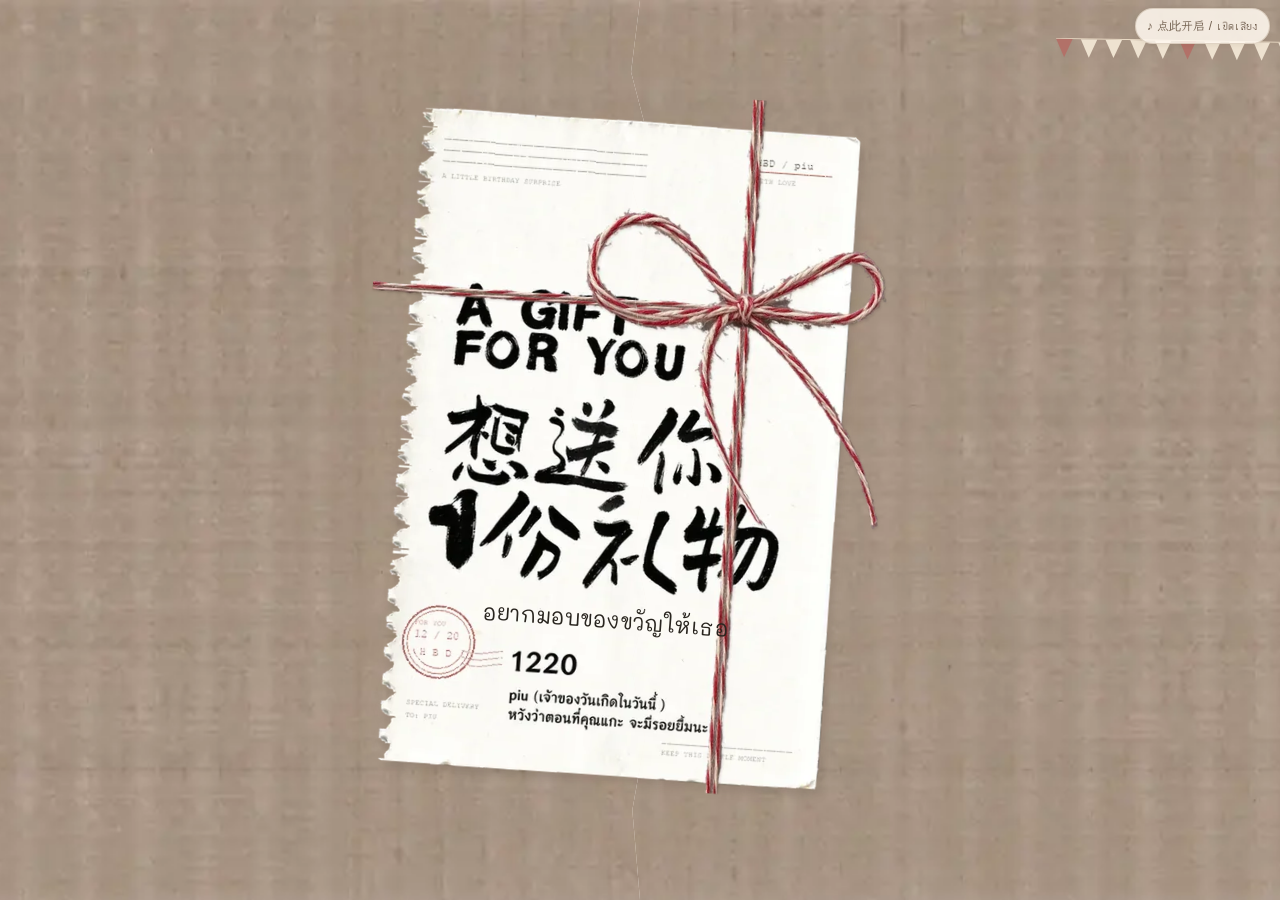
==== commit 144010ac: "Fix async mobile audio unlock and add explicit test tones" ====
--- a/index.html
+++ b/index.html
@@ -85,17 +85,31 @@
  if(engine){
   window.BirthdaySound={play:name=>{if(visible())engine.play(name)},unlock:()=>engine.unlock()};
  }else{
-  let ctx,master,noise,muted=false,button;const voices=new Set(),last=new Map();
+  let ctx,master,noise,muted=false,button,resuming=false,pending=null,failed=false;const voices=new Set(),last=new Map();
   try{muted=localStorage.getItem('birthday-sound-muted')==='1'}catch{}
-  function stop(){for(const node of voices){try{node.stop()}catch{}}voices.clear();}
+  function stop(){pending=null;for(const node of voices){try{node.stop()}catch{}}voices.clear();}
+  function resumed(){
+   label();if(muted||document.hidden||ctx?.state!=='running')return;
+   const cue=pending;pending=null;
+   if(cue&&Date.now()-cue.at<1500)play(cue.name);
+  }
   function unlock(){
    if(muted||document.hidden)return;
    try{
-    if(!ctx){const Audio=window.AudioContext||window.webkitAudioContext;if(!Audio)return;ctx=new Audio();master=ctx.createGain();master.gain.value=.19;master.connect(ctx.destination);
+    // Supported iOS versions can route this as media playback instead of an
+    // ambient session muted by the hardware silent switch. Optional in WeChat.
+    try{if(window.navigator?.audioSession)window.navigator.audioSession.type='playback';}catch{}
+    if(!ctx){const Audio=window.AudioContext||window.webkitAudioContext;if(!Audio){failed=true;label();return;}ctx=new Audio();master=ctx.createGain();master.gain.value=.32;master.connect(ctx.destination);
      noise=ctx.createBuffer(1,ctx.sampleRate,ctx.sampleRate);const samples=noise.getChannelData(0);for(let i=0;i<samples.length;i++)samples[i]=Math.random()*2-1;
+     ctx.onstatechange=resumed;
     }
-    if(ctx.state==='suspended')ctx.resume().catch(()=>{});
-   }catch{}
+    // Safari may report "interrupted" after backgrounding. resume() is async:
+    // retain the current cue instead of silently throwing away the first tap.
+    if(ctx.state!=='running'&&ctx.state!=='closed'&&!resuming){
+     resuming=true;Promise.resolve(ctx.resume()).then(()=>{resuming=false;failed=false;resumed();},()=>{resuming=false;pending=null;failed=true;label();});
+    }
+    label();
+   }catch{failed=true;label();}
   }
   function voice(source,filter,gain,duration,delay=0){
    if(voices.size>=40)return;
@@ -106,7 +120,11 @@
   function tone(freq,duration=.1,gain=.3,delay=0,end=freq){const source=ctx.createOscillator();source.type='sine';source.frequency.setValueAtTime(freq,ctx.currentTime+delay);source.frequency.exponentialRampToValueAtTime(end,ctx.currentTime+delay+duration);voice(source,null,gain,duration,delay);}
   function rustle(duration=.16,gain=.35,freq=1500,delay=0){const source=ctx.createBufferSource();source.buffer=noise;source.loop=true;const filter=ctx.createBiquadFilter();filter.type='bandpass';filter.frequency.value=freq;filter.Q.value=.6;voice(source,filter,gain,duration,delay);}
   function play(name){
-   if(muted||!ctx||ctx.state!=='running'||document.hidden)return;
+   if(muted||document.hidden)return;
+   if(!ctx||ctx.state!=='running'){
+    // play never creates an AudioContext outside a real gesture.
+    if(ctx){pending={name,at:Date.now()};unlock();}return;
+   }
    const now=ctx.currentTime,interval=(name==='scratch'||name==='film')?.11:.05;if(now-(last.get(name)??-99)<interval)return;last.set(name,now);
    try{switch(name){
     case 'tear':for(let i=0;i<5;i++)rustle(.12,.35,1100+i*170,i*.065);break;
@@ -119,6 +137,7 @@
     case 'slot':for(let i=0;i<13;i++)tone(260+i*18,.035,.15,i*.11);break;
     case 'win':[523,659,784,1047].forEach((n,i)=>tone(n,.38,.22,i*.09));break;
     case 'notify':tone(660,.25,.18);tone(880,.35,.16,.13);break;
+    case 'test':tone(660,.35,.45);tone(880,.45,.4,.18);break;
     case 'match':rustle(.24,.3,2600);tone(280,.08,.12);break;
     case 'blow':rustle(.45,.3,600);break;
     case 'flight':rustle(.7,.17,550);tone(180,.5,.07,0,400);break;
@@ -127,18 +146,25 @@
    }}catch{/* Sound must never break a gesture or animation. */}
   }
   window.BirthdaySound={play,unlock,stop};
-  function label(){if(!button)return;button.textContent=muted?'♪ 关 / ปิด':'♪ 开 / เปิด';button.setAttribute('aria-label',muted?'开启音效 · เปิดเสียง':'关闭音效 · ปิดเสียง');button.setAttribute('aria-pressed',String(!muted));}
+  function label(){if(!button)return;const running=!muted&&ctx?.state==='running';button.textContent=running?'♪ 开 / เปิด':failed?'♪ 重试 / ลองใหม่':'♪ 点此开启 / เปิดเสียง';button.setAttribute('aria-label',running?'关闭音效 · ปิดเสียง':'开启并试听音效 · เปิดและลองฟังเสียง');button.setAttribute('aria-pressed',String(running));button.dataset.audioState=muted?'muted':failed?'blocked':ctx?.state||'locked';}
   function mount(){
    button=document.createElement('button');button.type='button';button.id='sound-toggle';button.setAttribute('data-no-translate','');
    button.style.cssText='position:fixed;right:max(10px,env(safe-area-inset-right));top:max(8px,env(safe-area-inset-top));z-index:20001;border:1px solid #b4a18b66;border-radius:20px;padding:7px 11px;min-height:36px;background:#fff9efdb;color:#715f4e;font:12px/1.2 system-ui;cursor:pointer;box-shadow:0 1px 5px #49331a12';
-   button.onclick=()=>{muted=!muted;try{localStorage.setItem('birthday-sound-muted',muted?'1':'0')}catch{}if(muted){stop();if(master)master.gain.value=0;}else{unlock();if(master)master.gain.value=.19;play('stick');}label();};label();document.body.append(button);
+   button.onclick=()=>{
+    // Before the context runs this button enables sound, rather than turning
+    // off an "on" preference which never actually produced audio.
+    const running=!muted&&ctx?.state==='running';muted=running;
+    try{localStorage.setItem('birthday-sound-muted',muted?'1':'0')}catch{}
+    if(muted){stop();if(master)master.gain.value=0;}
+    else{failed=false;unlock();if(master)master.gain.value=.32;play('test');}label();
+   };label();document.body.append(button);
   }
   if(document.readyState==='loading')document.addEventListener('DOMContentLoaded',mount,{once:true});else mount();
   document.addEventListener('visibilitychange',()=>{if(document.hidden)stop()});
  }
  // Calling the shared context directly within a real iframe gesture preserves
  // mobile autoplay activation; asynchronous postMessage cannot do that reliably.
- for(const event of ['pointerdown','click','keydown'])document.addEventListener(event,e=>{if(e.isTrusted&&visible())window.BirthdaySound.unlock()},true);
+ for(const event of ['pointerdown','touchend','click','keydown'])document.addEventListener(event,e=>{if(e.isTrusted&&visible()&&!e.target?.closest?.('#sound-toggle'))window.BirthdaySound.unlock()},true);
  document.addEventListener('click',e=>{
   const b=e.target.closest?.('button,[role="button"]');if(!e.isTrusted||!b||b.disabled||b.id==='sound-toggle')return;
   const specific=/^(tear|camera|paper|cake|right-cup|tear-boarding|replay-flight|gift|place|light|blow|candle|match)$/.test(b.id)||b.matches('[data-hat],[data-glasses],.scratch-window,.slot-lever,.note,.photo-piece')||(document.body.dataset.scene==='film'&&/^(previous|next)$/.test(b.id));
@@ -171,7 +197,7 @@
   if(!panel)refresh();
  });
 })();
-</script><script type="application/json" id="opening-document">"\u003c!doctype html>\n\u003chtml lang=\"zh-CN\">\u003chead>\u003cmeta charset=\"utf-8\">\u003cmeta name=\"viewport\" content=\"width=device-width,initial-scale=1\">\u003ctitle>生日票据 · 开场小样\u003c/title>\n\u003cstyle>\n*{box-sizing:border-box}html,body{margin:0;width:100%;height:100%;overflow:hidden}body{background:#ede7dc}.world{position:absolute;inset:0;overflow:hidden;background:#ede7dc url('[data-uri]') repeat}.half{position:absolute;inset:0;background:#b3a08a url('[data-uri]') center/cover;transition:transform 1.7s cubic-bezier(.42,.03,.25,1),filter 1.4s;will-change:transform}.stage{position:absolute;left:50%;top:50%;width:1600px;height:900px;transform:translate(-50%,-50%) scale(var(--scale,1));transform-origin:center}.left{clip-path:polygon(0 0,50% 0,49.3% 8%,50.4% 14%,49.4% 21%,50.6% 27%,49.6% 33%,50.3% 40%,49.3% 46%,50.4% 53%,49.5% 60%,50.5% 67%,49.3% 74%,50.4% 82%,49.4% 90%,50% 100%,0 100%)}.right{clip-path:polygon(50% 0,100% 0,100% 100%,50% 100%,49.4% 90%,50.4% 82%,49.3% 74%,50.5% 67%,49.5% 60%,50.4% 53%,49.3% 46%,50.3% 40%,49.6% 33%,50.6% 27%,49.4% 21%,50.4% 14%,49.3% 8%)}.ticket{position:absolute;left:380px;top:10px;width:840px;height:880px;transform:rotate(4deg);transform-origin:center}.ticket img{position:absolute;display:block;pointer-events:none;user-select:none}.ticket-art{inset:0;width:840px;height:880px}.paper{left:155px;top:80px;width:485px;height:720px;filter:drop-shadow(3px 6px 5px #392c2425)}.ink{inset:0;width:840px;height:880px;mix-blend-mode:multiply}.horizontal{left:116px;top:268px;width:550px;height:26px;filter:drop-shadow(0 1px 1px #40332b30)}.vertical{left:501px;top:49px;width:43px;height:760px;filter:drop-shadow(1px 0 1px #40332b30)}.bow{left:331px;top:166px;width:495px;height:360px;filter:drop-shadow(1px 2px 1px #40332b20)}.flags{position:absolute;right:30px;top:2px;display:flex;gap:9px;transform:rotate(1deg);border-top:1px solid #ecddc7}.flags i{display:block;width:0;height:0;border-left:9px solid transparent;border-right:9px solid transparent;border-top:20px solid #eee2d0}.flags i:nth-child(5n+1){border-top-color:#b27168}.controls{pointer-events:none}.hit{position:absolute;left:530px;top:90px;width:550px;height:730px;cursor:pointer;border:0;background:none;pointer-events:auto}.hit:focus-visible{outline:2px dashed #f3e8d3;outline-offset:12px}.opened .controls{display:none}.opened .left{transform:translate(-105%,7%) rotate(-8deg);filter:drop-shadow(12px 4px 7px #54473550)}.opened .right{transform:translate(105%,9%) rotate(9deg);filter:drop-shadow(-12px 4px 7px #54473550)}@media(prefers-reduced-motion:reduce){.half{transition-duration:.01s}}\n\u003c/style>\u003cstyle>@media (hover:hover) and (pointer:fine){\n html,body{cursor:url('[data-uri]') 3 2,auto}\n button,button *,a,a *,[role=\"button\"],[role=\"button\"] *{cursor:url('[data-uri]') 12 3,pointer!important}\n button:disabled,button:disabled *{cursor:default!important}\n .scratch-window,.scratch-window *{cursor:crosshair!important}\n input[type=\"text\"],textarea,[contenteditable=\"true\"]{cursor:text!important}\n .dragging,.dragging *{cursor:grabbing!important}\n}\n\u003c/style>\u003cstyle>/* Self-hosted OFL fonts. Licenses: asset-fonts-lxgwwenkaitc-license.txt, asset-fonts-mali-license.txt */\n@font-face{font-family:BirthdayWenKai;src:url('asset-fonts-wenkai-startup.woff2?v=5033d9c030') format('woff2');font-style:normal;font-weight:400;font-display:swap}\n@font-face{font-family:BirthdayMali;src:url('asset-fonts-mali-startup.woff2?v=82fe3e2325') format('woff2');font-style:normal;font-weight:400;font-display:swap}\n:root{--font-zh:BirthdayWenKai,'PingFang SC','Microsoft YaHei',sans-serif;--font-th:BirthdayMali,'Thonburi','Noto Sans Thai',sans-serif}\nbody,button,a,input,legend{font-family:var(--font-zh)!important;font-weight:400}.bi{line-height:1.55;white-space:normal}.bi-zh{display:block!important;font-family:var(--font-zh)!important;font-size:inherit!important;font-weight:400!important;line-height:1.5!important;letter-spacing:.04em!important;color:inherit!important;padding:0!important;margin:0!important;transform:none!important;max-width:none!important;text-shadow:none!important}.bi-th{display:block!important;font-family:var(--font-th)!important;font-size:max(12px,.68em)!important;font-weight:400!important;line-height:1.55!important;letter-spacing:0!important;color:inherit!important;padding:0!important;margin:5px 0 0!important;transform:none!important;max-width:none!important;text-shadow:none!important;white-space:normal!important;word-break:normal;overflow-wrap:anywhere;opacity:.82}.bi-inline{display:inline-block;vertical-align:middle}.bi-inline .bi-th{font-size:max(11px,.68em)!important}button .bi-th,a .bi-th{font-size:max(11px,.7em)!important;margin-top:3px!important}.bi-zh .bi-th,.bi-th .bi-th{display:none!important}\n/* Opening and persistent navigation only; other scenes own their styles. */\n.journey-nav{align-items:flex-end}.journey-nav button{max-width:46%;min-height:46px;font-size:14px!important;padding:7px 10px!important}.journey-nav .bi-th{font-size:11px!important;line-height:1.3!important}\n.ticket .opening-thai{position:absolute;left:190px;top:610px;width:410px;text-align:center;font:24px/1.5 BirthdayMali,sans-serif;letter-spacing:0;color:#29251f;pointer-events:none;z-index:1}\n@media(max-width:700px){.bi-th{font-size:max(12px,.7em)!important}}\n\u003c/style>\u003cscript>(() => {\n const attempts=new WeakMap(),failed=new Set(),pending=new Map();let notice;\n function refresh(){\n  if(!notice&&failed.size){\n   notice=document.createElement('button');notice.type='button';\n   notice.innerHTML='图片未加载，点击重试\u003cbr>\u003cspan lang=\"th\">โหลดรูปไม่สำเร็จ แตะเพื่อลองอีกครั้ง\u003c/span>';\n   notice.style.cssText='position:fixed;z-index:10000;left:50%;bottom:74px;transform:translateX(-50%);width:max-content;max-width:90vw;padding:10px 16px;border:1px dashed #a38e6c;border-radius:10px;background:#fff8ed;color:#695446;font:14px system-ui;box-shadow:0 3px 15px #46341f22';\n   notice.addEventListener('click',()=>{for(const img of [...failed]){failed.delete(img);pending.delete(img);const state=attempts.get(img);if(state){state.count=0;retry(img,state);}}refresh();});\n   document.body.append(notice);\n  }\n  if(notice)notice.hidden=!failed.size;\n }\n function retry(img,state){\n  const expected=img.getAttribute('src');state.count++;\n  setTimeout(()=>{\n   if(!img.isConnected||img.getAttribute('src')!==expected)return;\n   const url=new URL(state.original,document.baseURI);url.searchParams.set('asset_retry',state.count+'-'+Date.now());\n   state.current=url.href;img.src=state.current;\n  },state.count===1?650:1600);\n }\n document.addEventListener('error',event=>{\n  const img=event.target;if(img.tagName!=='IMG')return;\n  const src=img.getAttribute('src');if(!src||/^(data|blob):/.test(src))return;\n  const url=new URL(src,document.baseURI);if(url.origin!==new URL(document.baseURI).origin)return;\n  let state=attempts.get(img);\n  if(!state||state.current!==url.href){state={original:src,current:url.href,count:0};attempts.set(img,state);}\n  if(state.count\u003c2)retry(img,state);else{failed.add(img);refresh();}\n },true);\n document.addEventListener('load',event=>{pending.delete(event.target);if(failed.delete(event.target))refresh();},true);\n // A stalled mobile request may never fire \"error\". Offer a deliberate retry\n // after 20 seconds, without repeatedly aborting a slow but healthy download.\n function inspect(){\n  const now=Date.now();\n  for(const img of document.querySelectorAll('img')){\n   const src=img.getAttribute('src');\n   if(!src||/^(data|blob):/.test(src)||!img.isConnected||!img.getClientRects().length||img.complete){pending.delete(img);continue;}\n   const url=new URL(src,document.baseURI);if(url.origin!==new URL(document.baseURI).origin)continue;\n   const previous=pending.get(img);\n   if(!previous||previous.src!==src){pending.set(img,{src,since:now});continue;}\n   if(now-previous.since>=20000&&!failed.has(img)){\n    attempts.set(img,{original:src,current:url.href,count:0});failed.add(img);refresh();\n   }\n  }\n  for(const img of [...failed])if(!img.isConnected||img.complete&&img.naturalWidth>0){failed.delete(img);pending.delete(img);refresh();}\n  for(const img of pending.keys())if(!img.isConnected)pending.delete(img);\n }\n document.addEventListener('DOMContentLoaded',()=>{setInterval(inspect,4000);});\n})();\n\u003c/script>\u003c/head>\u003cbody>\u003cmain class=\"world\" id=\"world\" aria-label=\"生日礼物开场预览\">\u003cdiv class=\"half left\">\u003cdiv class=\"stage\" id=\"art\">\u003cdiv class=\"ticket\">\u003cimg class=\"ticket-art\" src=\"[data-uri]\" alt=\"A GIFT FOR YOU，想送你一份礼物；HBD，piu，12月20日生日章\">\u003cspan class=\"opening-thai\" lang=\"th\">อยากมอบของขวัญให้เธอ\u003c/span>\u003c/div>\u003cdiv class=\"flags\" aria-hidden=\"true\">\u003ci>\u003c/i>\u003ci>\u003c/i>\u003ci>\u003c/i>\u003ci>\u003c/i>\u003ci>\u003c/i>\u003ci>\u003c/i>\u003ci>\u003c/i>\u003ci>\u003c/i>\u003ci>\u003c/i>\u003ci>\u003c/i>\u003ci>\u003c/i>\u003ci>\u003c/i>\u003c/div>\u003c/div>\u003c/div>\u003cdiv class=\"half right\" id=\"right\" aria-hidden=\"true\">\u003c/div>\u003cdiv class=\"stage controls\">\u003cbutton class=\"hit\" id=\"tear\" aria-label=\"撕开生日礼物\">\u003c/button>\u003c/div>\u003c/main>\u003cscript>/* Small synthesized foley; no audio downloads and no autoplay. */\n(() => {\n const embedded=parent!==window;let engine;\n try{if(embedded)engine=parent.BirthdaySound;}catch{}\n const visible=()=>!document.hidden&&(!embedded||!window.frameElement?.hidden);\n if(engine){\n  window.BirthdaySound={play:name=>{if(visible())engine.play(name)},unlock:()=>engine.unlock()};\n }else{\n  let ctx,master,noise,muted=false,button;const voices=new Set(),last=new Map();\n  try{muted=localStorage.getItem('birthday-sound-muted')==='1'}catch{}\n  function stop(){for(const node of voices){try{node.stop()}catch{}}voices.clear();}\n  function unlock(){\n   if(muted||document.hidden)return;\n   try{\n    if(!ctx){const Audio=window.AudioContext||window.webkitAudioContext;if(!Audio)return;ctx=new Audio();master=ctx.createGain();master.gain.value=.19;master.connect(ctx.destination);\n     noise=ctx.createBuffer(1,ctx.sampleRate,ctx.sampleRate);const samples=noise.getChannelData(0);for(let i=0;i\u003csamples.length;i++)samples[i]=Math.random()*2-1;\n    }\n    if(ctx.state==='suspended')ctx.resume().catch(()=>{});\n   }catch{}\n  }\n  function voice(source,filter,gain,duration,delay=0){\n   if(voices.size>=40)return;\n   const at=ctx.currentTime+delay,amp=ctx.createGain();amp.gain.setValueAtTime(.0001,at);amp.gain.exponentialRampToValueAtTime(Math.max(.001,gain),at+.008);amp.gain.exponentialRampToValueAtTime(.0001,at+duration);\n   source.connect(filter||amp);if(filter)filter.connect(amp);amp.connect(master);voices.add(source);\n   source.onended=()=>{voices.delete(source);source.disconnect();filter?.disconnect();amp.disconnect()};source.start(at);source.stop(at+duration+.02);\n  }\n  function tone(freq,duration=.1,gain=.3,delay=0,end=freq){const source=ctx.createOscillator();source.type='sine';source.frequency.setValueAtTime(freq,ctx.currentTime+delay);source.frequency.exponentialRampToValueAtTime(end,ctx.currentTime+delay+duration);voice(source,null,gain,duration,delay);}\n  function rustle(duration=.16,gain=.35,freq=1500,delay=0){const source=ctx.createBufferSource();source.buffer=noise;source.loop=true;const filter=ctx.createBiquadFilter();filter.type='bandpass';filter.frequency.value=freq;filter.Q.value=.6;voice(source,filter,gain,duration,delay);}\n  function play(name){\n   if(muted||!ctx||ctx.state!=='running'||document.hidden)return;\n   const now=ctx.currentTime,interval=(name==='scratch'||name==='film')?.11:.05;if(now-(last.get(name)??-99)\u003cinterval)return;last.set(name,now);\n   try{switch(name){\n    case 'tear':for(let i=0;i\u003c5;i++)rustle(.12,.35,1100+i*170,i*.065);break;\n    case 'camera':tone(230,.04,.6);rustle(.07,.55,2800);tone(140,.06,.4,.075);rustle(.8,.13,500,.18);break;\n    case 'print':rustle(.3,.22,700);tone(180,.05,.2,.22);break;\n    case 'stick':rustle(.07,.24,1800);tone(440,.08,.2,0,260);break;\n    case 'clink':tone(1800,.6,.4);tone(2700,.4,.14,.015);tone(3600,.25,.07,.02);break;\n    case 'film':rustle(.1,.22,850);tone(170,.025,.12);break;\n    case 'scratch':rustle(.09,.2,2300);break;\n    case 'slot':for(let i=0;i\u003c13;i++)tone(260+i*18,.035,.15,i*.11);break;\n    case 'win':[523,659,784,1047].forEach((n,i)=>tone(n,.38,.22,i*.09));break;\n    case 'notify':tone(660,.25,.18);tone(880,.35,.16,.13);break;\n    case 'match':rustle(.24,.3,2600);tone(280,.08,.12);break;\n    case 'blow':rustle(.45,.3,600);break;\n    case 'flight':rustle(.7,.17,550);tone(180,.5,.07,0,400);break;\n    case 'gift':rustle(.4,.3,1300);[659,784,1047].forEach((n,i)=>tone(n,.35,.18,.18+i*.1));break;\n    default:rustle(.14,.17,1000);\n   }}catch{/* Sound must never break a gesture or animation. */}\n  }\n  window.BirthdaySound={play,unlock,stop};\n  function label(){if(!button)return;button.textContent=muted?'♪ 关 / ปิด':'♪ 开 / เปิด';button.setAttribute('aria-label',muted?'开启音效 · เปิดเสียง':'关闭音效 · ปิดเสียง');button.setAttribute('aria-pressed',String(!muted));}\n  function mount(){\n   button=document.createElement('button');button.type='button';button.id='sound-toggle';button.setAttribute('data-no-translate','');\n   button.style.cssText='position:fixed;right:max(10px,env(safe-area-inset-right));top:max(8px,env(safe-area-inset-top));z-index:20001;border:1px solid #b4a18b66;border-radius:20px;padding:7px 11px;min-height:36px;background:#fff9efdb;color:#715f4e;font:12px/1.2 system-ui;cursor:pointer;box-shadow:0 1px 5px #49331a12';\n   button.onclick=()=>{muted=!muted;try{localStorage.setItem('birthday-sound-muted',muted?'1':'0')}catch{}if(muted){stop();if(master)master.gain.value=0;}else{unlock();if(master)master.gain.value=.19;play('stick');}label();};label();document.body.append(button);\n  }\n  if(document.readyState==='loading')document.addEventListener('DOMContentLoaded',mount,{once:true});else mount();\n  document.addEventListener('visibilitychange',()=>{if(document.hidden)stop()});\n }\n // Calling the shared context directly within a real iframe gesture preserves\n // mobile autoplay activation; asynchronous postMessage cannot do that reliably.\n for(const event of ['pointerdown','click','keydown'])document.addEventListener(event,e=>{if(e.isTrusted&&visible())window.BirthdaySound.unlock()},true);\n document.addEventListener('click',e=>{\n  const b=e.target.closest?.('button,[role=\"button\"]');if(!e.isTrusted||!b||b.disabled||b.id==='sound-toggle')return;\n  const specific=/^(tear|camera|paper|cake|right-cup|tear-boarding|replay-flight|gift|place|light|blow|candle|match)$/.test(b.id)||b.matches('[data-hat],[data-glasses],.scratch-window,.slot-lever,.note,.photo-piece')||(document.body.dataset.scene==='film'&&/^(previous|next)$/.test(b.id));\n  if(!specific)window.BirthdaySound.play('paper');\n },true);\n})();\n\u003c/script>\u003cscript>\nconst world=document.getElementById('world');const clone=document.getElementById('art').cloneNode(true);clone.removeAttribute('id');document.getElementById('right').append(clone);function fit(){world.style.setProperty('--scale',Math.min(innerWidth/(innerWidth\u003c700?720:1400),innerHeight/960))}fit();addEventListener('resize',fit);document.getElementById('tear').addEventListener('click',()=>{globalThis.BirthdaySound?.play('tear');world.classList.add('opened');document.getElementById('tear').disabled=true;setTimeout(()=>document.dispatchEvent(new Event('scene:complete')),matchMedia('(prefers-reduced-motion: reduce)').matches?0:1750)});\n\u003c/script>\u003cscript>(() => {\n if(parent===window)return;\n document.documentElement.classList.add('in-journey');\n const trustedOrigin=location.protocol==='about:'?parent.location.origin:location.origin;\n const send=(type,extra={})=>parent.postMessage({channel:'birthday-journey',type,...extra},trustedOrigin);\n const modal=()=>send('modal',{open:Boolean(document.querySelector('dialog[open]'))});\n document.addEventListener('scene:complete',()=>send('complete'));\n document.addEventListener('scene:next',()=>{modal();send('next');});\n addEventListener('message',event=>{\n  if(event.origin!==trustedOrigin||event.source!==parent||event.data?.type!=='journey:activate')return;\n  modal();\n  const root=document.querySelector('dialog[open]')||document.body;\n  root.tabIndex=-1;root.focus({preventScroll:true});\n });\n modal();\n async function ready(){\n  if(document.body)new MutationObserver(modal).observe(document.body,{subtree:true,attributes:true,attributeFilter:['open']});\n  // Do not reveal the cake page between DOM arrival and image decoding.\n  // A corrupt image must not deadlock navigation; asset recovery owns retries.\n  const critical=[...document.querySelectorAll('img[data-scene-critical]')];\n  await Promise.all(critical.map(img=>img.decode?img.decode().catch(()=>{}):Promise.resolve()));\n  send('loaded');\n }\n if(document.readyState==='loading')document.addEventListener('DOMContentLoaded',ready,{once:true});else ready();\n})();\n\u003c/script>\u003cscript>window.BIRTHDAY_THAI={\"12月20日\":\"20 ธันวาคม\",\"小时候的我们\":\"เราในวัยเด็ก\",\"曼谷\":\"กรุงเทพฯ\",\"← 返回\":\"← ย้อนกลับ\",\"继续 →\":\"ต่อไป →\",\"回到开场 ↻\":\"กลับไปเริ่มต้น ↻\",\"去曼谷见你 →\":\"ไปหาเธอที่กรุงเทพฯ →\",\"正在打开生日礼物。\":\"กำลังเปิดของขวัญวันเกิด\",\"请启用 JavaScript，打开这份生日礼物。\":\"กรุณาเปิด JavaScript เพื่อเปิดของขวัญวันเกิดนี้\",\"拆开礼物\":\"แกะของขวัญ\",\"26 岁生日快乐\":\"สุขสันต์วันเกิดอายุ 26 ปี\",\"留住这一刻\":\"เก็บช่วงเวลานี้ไว้\",\"生日快乐\":\"สุขสันต์วันเกิด\",\"我们的胶卷\":\"ฟิล์มของเรา\",\"去曼谷见你\":\"ไปหาเธอที่กรุงเทพฯ\",\"把祝福拼成蛋糕\":\"ต่อคำอวยพรเป็นเค้ก\",\"最后的小纸条\":\"กระดาษโน้ตใบสุดท้าย\",\"小纸条\":\"กระดาษโน้ต\",\"撕开生日礼物\":\"ฉีกเปิดของขวัญวันเกิด\",\"正在翻开下一页……\":\"กำลังเปิดหน้าถัดไป…\",\"加载有点慢，请再试一次。\":\"โหลดช้าสักหน่อย ลองอีกครั้งนะ\",\"重新加载\":\"โหลดอีกครั้ง\",\"拼祝福蛋糕 →\":\"ต่อเค้กคำอวยพร →\",\"看看小时候的我们 →\":\"ไปดูเราในวัยเด็ก →\"};\n\u003c/script>\u003cscript>(() => {\n const cn=/[\\u3400-\\u9fff]/,normalize=s=>s.replace(/\\s+/g,'').trim();\n const copy=new Map(Object.entries(window.BIRTHDAY_THAI||{}).map(([k,v])=>[normalize(k),v]));\n function translation(text){\n  const key=normalize(text);if(copy.has(key))return copy.get(key);\n  let m;\n  if((m=key.match(/^第([123])格·放入照片$/)))return `ช่องที่ ${m[1]} · เพิ่มรูป`;\n  if((m=key.match(/^已放入([123])张照片·点击可更换$/)))return `เพิ่มรูปแล้ว ${m[1]} รูป · แตะเพื่อเปลี่ยน`;\n  if((m=key.match(/^已经放入([123])张见面照片·点击相纸可更换$/)))return `เพิ่มรูปที่ได้เจอกันแล้ว ${m[1]} รูป · แตะเพื่อเปลี่ยน`;\n  if((m=key.match(/^已刮开([0-3])\\/3栏$/)))return `ขูดแล้ว ${m[1]} / 3 ช่อง`;\n  if((m=key.match(/^([123])个爱心停好了。$/)))return `หัวใจหยุดแล้ว ${m[1]} ดวง`;\n  if((m=key.match(/^已贴好([1-4])片，继续拼下一片。$/)))return `ติดแล้ว ${m[1]} ชิ้น ต่อชิ้นถัดไปได้เลย`;\n  if((m=key.match(/^刮开第([123])栏$/)))return `ขูดช่องที่ ${m[1]}`;\n  if((m=key.match(/^第([123])栏已刮开$/)))return `ขูดช่องที่ ${m[1]} แล้ว`;\n  if((m=key.match(/^为第([123])格选择照片$/)))return `เลือกรูปสำหรับช่องที่ ${m[1]}`;\n  if((m=key.match(/^为曼谷回忆选择第([123])张照片$/)))return `เลือกรูปความทรงจำกรุงเทพฯ ใบที่ ${m[1]}`;\n  if((m=key.match(/^拼上第[一二三四五]层[紫红黄绿粉]色祝福纸条$/)))return 'ต่อกระดาษคำอวยพรชั้นนี้';\n  return null;\n }\n const ignored='script,style,noscript,textarea,option,title,svg,.bi-zh,.bi-th,[data-no-translate]';\n function spans(text,thai){const zh=document.createElement('span'),th=document.createElement('span');zh.className='bi-zh';zh.lang='zh-CN';zh.textContent=text;th.className='bi-th';th.lang='th';th.textContent=thai;return [zh,th];}\n function translateElement(el){\n  for(const attr of ['aria-label','title']){const value=el.getAttribute(attr);if(value&&!/[\\u0e00-\\u0e7f]/.test(value)){const thai=translation(value);if(thai)el.setAttribute(attr,value+' · '+thai);}}\n  if(el.closest(ignored))return;\n  // Only group text and line breaks: keep controls, images and event handlers intact.\n  if(el.childNodes.length&&[...el.childNodes].every(n=>n.nodeType===3||n.nodeName==='BR')){\n   const text=el.textContent,thai=cn.test(text)&&translation(text);\n   if(thai){const pair=spans(text,thai);pair[0].replaceChildren(...el.childNodes);el.classList.add('bi');el.replaceChildren(...pair);return;}\n  }\n  for(const node of [...el.childNodes]){\n   if(node.nodeType!==3||!cn.test(node.textContent))continue;\n   const thai=translation(node.textContent);if(!thai)continue;\n   const pair=document.createElement('span');pair.className='bi bi-inline';pair.append(...spans(node.textContent,thai));node.replaceWith(pair);\n  }\n }\n function scan(root){\n  if(!root)return;\n  if(root.nodeType===3){root=root.parentElement;}\n  if(!root||root.nodeType!==1||root.closest(ignored))return;\n  // Work from leaves upward so unrelated text never becomes one translation.\n  [...root.querySelectorAll('*')].reverse().forEach(translateElement);translateElement(root);\n }\n scan(document.body);\n const observer=new MutationObserver(records=>{\n  const roots=new Set();for(const r of records){if(r.type==='attributes')roots.add(r.target);else if(r.type==='characterData')roots.add(r.target.parentElement);else {roots.add(r.target);}}\n  observer.disconnect();for(const root of roots)scan(root);observe();\n });\n function observe(){if(!document.body)return;observer.observe(document.body,{subtree:true,childList:true,characterData:true,attributes:true,attributeFilter:['aria-label','title']});}observe();\n // SVG labels need SVG text rather than HTML spans, and their own clear second line.\n for(const el of document.querySelectorAll('svg text')){\n  const thai=translation(el.textContent);if(!thai)continue;\n  const line=document.createElementNS('http://www.w3.org/2000/svg','tspan');line.setAttribute('x',el.getAttribute('x')||'0');line.setAttribute('dy','13');line.setAttribute('class','svg-th');line.setAttribute('lang','th');line.textContent=thai;el.append(line);\n }\n document.documentElement.classList.add('bilingual');\n})();\n\u003c/script>\u003c/body>\u003c/html>\n"</script><script>(() => {
+</script><script type="application/json" id="opening-document">"\u003c!doctype html>\n\u003chtml lang=\"zh-CN\">\u003chead>\u003cmeta charset=\"utf-8\">\u003cmeta name=\"viewport\" content=\"width=device-width,initial-scale=1\">\u003ctitle>生日票据 · 开场小样\u003c/title>\n\u003cstyle>\n*{box-sizing:border-box}html,body{margin:0;width:100%;height:100%;overflow:hidden}body{background:#ede7dc}.world{position:absolute;inset:0;overflow:hidden;background:#ede7dc url('[data-uri]') repeat}.half{position:absolute;inset:0;background:#b3a08a url('[data-uri]') center/cover;transition:transform 1.7s cubic-bezier(.42,.03,.25,1),filter 1.4s;will-change:transform}.stage{position:absolute;left:50%;top:50%;width:1600px;height:900px;transform:translate(-50%,-50%) scale(var(--scale,1));transform-origin:center}.left{clip-path:polygon(0 0,50% 0,49.3% 8%,50.4% 14%,49.4% 21%,50.6% 27%,49.6% 33%,50.3% 40%,49.3% 46%,50.4% 53%,49.5% 60%,50.5% 67%,49.3% 74%,50.4% 82%,49.4% 90%,50% 100%,0 100%)}.right{clip-path:polygon(50% 0,100% 0,100% 100%,50% 100%,49.4% 90%,50.4% 82%,49.3% 74%,50.5% 67%,49.5% 60%,50.4% 53%,49.3% 46%,50.3% 40%,49.6% 33%,50.6% 27%,49.4% 21%,50.4% 14%,49.3% 8%)}.ticket{position:absolute;left:380px;top:10px;width:840px;height:880px;transform:rotate(4deg);transform-origin:center}.ticket img{position:absolute;display:block;pointer-events:none;user-select:none}.ticket-art{inset:0;width:840px;height:880px}.paper{left:155px;top:80px;width:485px;height:720px;filter:drop-shadow(3px 6px 5px #392c2425)}.ink{inset:0;width:840px;height:880px;mix-blend-mode:multiply}.horizontal{left:116px;top:268px;width:550px;height:26px;filter:drop-shadow(0 1px 1px #40332b30)}.vertical{left:501px;top:49px;width:43px;height:760px;filter:drop-shadow(1px 0 1px #40332b30)}.bow{left:331px;top:166px;width:495px;height:360px;filter:drop-shadow(1px 2px 1px #40332b20)}.flags{position:absolute;right:30px;top:2px;display:flex;gap:9px;transform:rotate(1deg);border-top:1px solid #ecddc7}.flags i{display:block;width:0;height:0;border-left:9px solid transparent;border-right:9px solid transparent;border-top:20px solid #eee2d0}.flags i:nth-child(5n+1){border-top-color:#b27168}.controls{pointer-events:none}.hit{position:absolute;left:530px;top:90px;width:550px;height:730px;cursor:pointer;border:0;background:none;pointer-events:auto}.hit:focus-visible{outline:2px dashed #f3e8d3;outline-offset:12px}.opened .controls{display:none}.opened .left{transform:translate(-105%,7%) rotate(-8deg);filter:drop-shadow(12px 4px 7px #54473550)}.opened .right{transform:translate(105%,9%) rotate(9deg);filter:drop-shadow(-12px 4px 7px #54473550)}@media(prefers-reduced-motion:reduce){.half{transition-duration:.01s}}\n\u003c/style>\u003cstyle>@media (hover:hover) and (pointer:fine){\n html,body{cursor:url('[data-uri]') 3 2,auto}\n button,button *,a,a *,[role=\"button\"],[role=\"button\"] *{cursor:url('[data-uri]') 12 3,pointer!important}\n button:disabled,button:disabled *{cursor:default!important}\n .scratch-window,.scratch-window *{cursor:crosshair!important}\n input[type=\"text\"],textarea,[contenteditable=\"true\"]{cursor:text!important}\n .dragging,.dragging *{cursor:grabbing!important}\n}\n\u003c/style>\u003cstyle>/* Self-hosted OFL fonts. Licenses: asset-fonts-lxgwwenkaitc-license.txt, asset-fonts-mali-license.txt */\n@font-face{font-family:BirthdayWenKai;src:url('asset-fonts-wenkai-startup.woff2?v=5033d9c030') format('woff2');font-style:normal;font-weight:400;font-display:swap}\n@font-face{font-family:BirthdayMali;src:url('asset-fonts-mali-startup.woff2?v=82fe3e2325') format('woff2');font-style:normal;font-weight:400;font-display:swap}\n:root{--font-zh:BirthdayWenKai,'PingFang SC','Microsoft YaHei',sans-serif;--font-th:BirthdayMali,'Thonburi','Noto Sans Thai',sans-serif}\nbody,button,a,input,legend{font-family:var(--font-zh)!important;font-weight:400}.bi{line-height:1.55;white-space:normal}.bi-zh{display:block!important;font-family:var(--font-zh)!important;font-size:inherit!important;font-weight:400!important;line-height:1.5!important;letter-spacing:.04em!important;color:inherit!important;padding:0!important;margin:0!important;transform:none!important;max-width:none!important;text-shadow:none!important}.bi-th{display:block!important;font-family:var(--font-th)!important;font-size:max(12px,.68em)!important;font-weight:400!important;line-height:1.55!important;letter-spacing:0!important;color:inherit!important;padding:0!important;margin:5px 0 0!important;transform:none!important;max-width:none!important;text-shadow:none!important;white-space:normal!important;word-break:normal;overflow-wrap:anywhere;opacity:.82}.bi-inline{display:inline-block;vertical-align:middle}.bi-inline .bi-th{font-size:max(11px,.68em)!important}button .bi-th,a .bi-th{font-size:max(11px,.7em)!important;margin-top:3px!important}.bi-zh .bi-th,.bi-th .bi-th{display:none!important}\n/* Opening and persistent navigation only; other scenes own their styles. */\n.journey-nav{align-items:flex-end}.journey-nav button{max-width:46%;min-height:46px;font-size:14px!important;padding:7px 10px!important}.journey-nav .bi-th{font-size:11px!important;line-height:1.3!important}\n.ticket .opening-thai{position:absolute;left:190px;top:610px;width:410px;text-align:center;font:24px/1.5 BirthdayMali,sans-serif;letter-spacing:0;color:#29251f;pointer-events:none;z-index:1}\n@media(max-width:700px){.bi-th{font-size:max(12px,.7em)!important}}\n\u003c/style>\u003cscript>(() => {\n const attempts=new WeakMap(),failed=new Set(),pending=new Map();let notice;\n function refresh(){\n  if(!notice&&failed.size){\n   notice=document.createElement('button');notice.type='button';\n   notice.innerHTML='图片未加载，点击重试\u003cbr>\u003cspan lang=\"th\">โหลดรูปไม่สำเร็จ แตะเพื่อลองอีกครั้ง\u003c/span>';\n   notice.style.cssText='position:fixed;z-index:10000;left:50%;bottom:74px;transform:translateX(-50%);width:max-content;max-width:90vw;padding:10px 16px;border:1px dashed #a38e6c;border-radius:10px;background:#fff8ed;color:#695446;font:14px system-ui;box-shadow:0 3px 15px #46341f22';\n   notice.addEventListener('click',()=>{for(const img of [...failed]){failed.delete(img);pending.delete(img);const state=attempts.get(img);if(state){state.count=0;retry(img,state);}}refresh();});\n   document.body.append(notice);\n  }\n  if(notice)notice.hidden=!failed.size;\n }\n function retry(img,state){\n  const expected=img.getAttribute('src');state.count++;\n  setTimeout(()=>{\n   if(!img.isConnected||img.getAttribute('src')!==expected)return;\n   const url=new URL(state.original,document.baseURI);url.searchParams.set('asset_retry',state.count+'-'+Date.now());\n   state.current=url.href;img.src=state.current;\n  },state.count===1?650:1600);\n }\n document.addEventListener('error',event=>{\n  const img=event.target;if(img.tagName!=='IMG')return;\n  const src=img.getAttribute('src');if(!src||/^(data|blob):/.test(src))return;\n  const url=new URL(src,document.baseURI);if(url.origin!==new URL(document.baseURI).origin)return;\n  let state=attempts.get(img);\n  if(!state||state.current!==url.href){state={original:src,current:url.href,count:0};attempts.set(img,state);}\n  if(state.count\u003c2)retry(img,state);else{failed.add(img);refresh();}\n },true);\n document.addEventListener('load',event=>{pending.delete(event.target);if(failed.delete(event.target))refresh();},true);\n // A stalled mobile request may never fire \"error\". Offer a deliberate retry\n // after 20 seconds, without repeatedly aborting a slow but healthy download.\n function inspect(){\n  const now=Date.now();\n  for(const img of document.querySelectorAll('img')){\n   const src=img.getAttribute('src');\n   if(!src||/^(data|blob):/.test(src)||!img.isConnected||!img.getClientRects().length||img.complete){pending.delete(img);continue;}\n   const url=new URL(src,document.baseURI);if(url.origin!==new URL(document.baseURI).origin)continue;\n   const previous=pending.get(img);\n   if(!previous||previous.src!==src){pending.set(img,{src,since:now});continue;}\n   if(now-previous.since>=20000&&!failed.has(img)){\n    attempts.set(img,{original:src,current:url.href,count:0});failed.add(img);refresh();\n   }\n  }\n  for(const img of [...failed])if(!img.isConnected||img.complete&&img.naturalWidth>0){failed.delete(img);pending.delete(img);refresh();}\n  for(const img of pending.keys())if(!img.isConnected)pending.delete(img);\n }\n document.addEventListener('DOMContentLoaded',()=>{setInterval(inspect,4000);});\n})();\n\u003c/script>\u003c/head>\u003cbody>\u003cmain class=\"world\" id=\"world\" aria-label=\"生日礼物开场预览\">\u003cdiv class=\"half left\">\u003cdiv class=\"stage\" id=\"art\">\u003cdiv class=\"ticket\">\u003cimg class=\"ticket-art\" src=\"[data-uri]\" alt=\"A GIFT FOR YOU，想送你一份礼物；HBD，piu，12月20日生日章\">\u003cspan class=\"opening-thai\" lang=\"th\">อยากมอบของขวัญให้เธอ\u003c/span>\u003c/div>\u003cdiv class=\"flags\" aria-hidden=\"true\">\u003ci>\u003c/i>\u003ci>\u003c/i>\u003ci>\u003c/i>\u003ci>\u003c/i>\u003ci>\u003c/i>\u003ci>\u003c/i>\u003ci>\u003c/i>\u003ci>\u003c/i>\u003ci>\u003c/i>\u003ci>\u003c/i>\u003ci>\u003c/i>\u003ci>\u003c/i>\u003c/div>\u003c/div>\u003c/div>\u003cdiv class=\"half right\" id=\"right\" aria-hidden=\"true\">\u003c/div>\u003cdiv class=\"stage controls\">\u003cbutton class=\"hit\" id=\"tear\" aria-label=\"撕开生日礼物\">\u003c/button>\u003c/div>\u003c/main>\u003cscript>/* Small synthesized foley; no audio downloads and no autoplay. */\n(() => {\n const embedded=parent!==window;let engine;\n try{if(embedded)engine=parent.BirthdaySound;}catch{}\n const visible=()=>!document.hidden&&(!embedded||!window.frameElement?.hidden);\n if(engine){\n  window.BirthdaySound={play:name=>{if(visible())engine.play(name)},unlock:()=>engine.unlock()};\n }else{\n  let ctx,master,noise,muted=false,button,resuming=false,pending=null,failed=false;const voices=new Set(),last=new Map();\n  try{muted=localStorage.getItem('birthday-sound-muted')==='1'}catch{}\n  function stop(){pending=null;for(const node of voices){try{node.stop()}catch{}}voices.clear();}\n  function resumed(){\n   label();if(muted||document.hidden||ctx?.state!=='running')return;\n   const cue=pending;pending=null;\n   if(cue&&Date.now()-cue.at\u003c1500)play(cue.name);\n  }\n  function unlock(){\n   if(muted||document.hidden)return;\n   try{\n    // Supported iOS versions can route this as media playback instead of an\n    // ambient session muted by the hardware silent switch. Optional in WeChat.\n    try{if(window.navigator?.audioSession)window.navigator.audioSession.type='playback';}catch{}\n    if(!ctx){const Audio=window.AudioContext||window.webkitAudioContext;if(!Audio){failed=true;label();return;}ctx=new Audio();master=ctx.createGain();master.gain.value=.32;master.connect(ctx.destination);\n     noise=ctx.createBuffer(1,ctx.sampleRate,ctx.sampleRate);const samples=noise.getChannelData(0);for(let i=0;i\u003csamples.length;i++)samples[i]=Math.random()*2-1;\n     ctx.onstatechange=resumed;\n    }\n    // Safari may report \"interrupted\" after backgrounding. resume() is async:\n    // retain the current cue instead of silently throwing away the first tap.\n    if(ctx.state!=='running'&&ctx.state!=='closed'&&!resuming){\n     resuming=true;Promise.resolve(ctx.resume()).then(()=>{resuming=false;failed=false;resumed();},()=>{resuming=false;pending=null;failed=true;label();});\n    }\n    label();\n   }catch{failed=true;label();}\n  }\n  function voice(source,filter,gain,duration,delay=0){\n   if(voices.size>=40)return;\n   const at=ctx.currentTime+delay,amp=ctx.createGain();amp.gain.setValueAtTime(.0001,at);amp.gain.exponentialRampToValueAtTime(Math.max(.001,gain),at+.008);amp.gain.exponentialRampToValueAtTime(.0001,at+duration);\n   source.connect(filter||amp);if(filter)filter.connect(amp);amp.connect(master);voices.add(source);\n   source.onended=()=>{voices.delete(source);source.disconnect();filter?.disconnect();amp.disconnect()};source.start(at);source.stop(at+duration+.02);\n  }\n  function tone(freq,duration=.1,gain=.3,delay=0,end=freq){const source=ctx.createOscillator();source.type='sine';source.frequency.setValueAtTime(freq,ctx.currentTime+delay);source.frequency.exponentialRampToValueAtTime(end,ctx.currentTime+delay+duration);voice(source,null,gain,duration,delay);}\n  function rustle(duration=.16,gain=.35,freq=1500,delay=0){const source=ctx.createBufferSource();source.buffer=noise;source.loop=true;const filter=ctx.createBiquadFilter();filter.type='bandpass';filter.frequency.value=freq;filter.Q.value=.6;voice(source,filter,gain,duration,delay);}\n  function play(name){\n   if(muted||document.hidden)return;\n   if(!ctx||ctx.state!=='running'){\n    // play never creates an AudioContext outside a real gesture.\n    if(ctx){pending={name,at:Date.now()};unlock();}return;\n   }\n   const now=ctx.currentTime,interval=(name==='scratch'||name==='film')?.11:.05;if(now-(last.get(name)??-99)\u003cinterval)return;last.set(name,now);\n   try{switch(name){\n    case 'tear':for(let i=0;i\u003c5;i++)rustle(.12,.35,1100+i*170,i*.065);break;\n    case 'camera':tone(230,.04,.6);rustle(.07,.55,2800);tone(140,.06,.4,.075);rustle(.8,.13,500,.18);break;\n    case 'print':rustle(.3,.22,700);tone(180,.05,.2,.22);break;\n    case 'stick':rustle(.07,.24,1800);tone(440,.08,.2,0,260);break;\n    case 'clink':tone(1800,.6,.4);tone(2700,.4,.14,.015);tone(3600,.25,.07,.02);break;\n    case 'film':rustle(.1,.22,850);tone(170,.025,.12);break;\n    case 'scratch':rustle(.09,.2,2300);break;\n    case 'slot':for(let i=0;i\u003c13;i++)tone(260+i*18,.035,.15,i*.11);break;\n    case 'win':[523,659,784,1047].forEach((n,i)=>tone(n,.38,.22,i*.09));break;\n    case 'notify':tone(660,.25,.18);tone(880,.35,.16,.13);break;\n    case 'test':tone(660,.35,.45);tone(880,.45,.4,.18);break;\n    case 'match':rustle(.24,.3,2600);tone(280,.08,.12);break;\n    case 'blow':rustle(.45,.3,600);break;\n    case 'flight':rustle(.7,.17,550);tone(180,.5,.07,0,400);break;\n    case 'gift':rustle(.4,.3,1300);[659,784,1047].forEach((n,i)=>tone(n,.35,.18,.18+i*.1));break;\n    default:rustle(.14,.17,1000);\n   }}catch{/* Sound must never break a gesture or animation. */}\n  }\n  window.BirthdaySound={play,unlock,stop};\n  function label(){if(!button)return;const running=!muted&&ctx?.state==='running';button.textContent=running?'♪ 开 / เปิด':failed?'♪ 重试 / ลองใหม่':'♪ 点此开启 / เปิดเสียง';button.setAttribute('aria-label',running?'关闭音效 · ปิดเสียง':'开启并试听音效 · เปิดและลองฟังเสียง');button.setAttribute('aria-pressed',String(running));button.dataset.audioState=muted?'muted':failed?'blocked':ctx?.state||'locked';}\n  function mount(){\n   button=document.createElement('button');button.type='button';button.id='sound-toggle';button.setAttribute('data-no-translate','');\n   button.style.cssText='position:fixed;right:max(10px,env(safe-area-inset-right));top:max(8px,env(safe-area-inset-top));z-index:20001;border:1px solid #b4a18b66;border-radius:20px;padding:7px 11px;min-height:36px;background:#fff9efdb;color:#715f4e;font:12px/1.2 system-ui;cursor:pointer;box-shadow:0 1px 5px #49331a12';\n   button.onclick=()=>{\n    // Before the context runs this button enables sound, rather than turning\n    // off an \"on\" preference which never actually produced audio.\n    const running=!muted&&ctx?.state==='running';muted=running;\n    try{localStorage.setItem('birthday-sound-muted',muted?'1':'0')}catch{}\n    if(muted){stop();if(master)master.gain.value=0;}\n    else{failed=false;unlock();if(master)master.gain.value=.32;play('test');}label();\n   };label();document.body.append(button);\n  }\n  if(document.readyState==='loading')document.addEventListener('DOMContentLoaded',mount,{once:true});else mount();\n  document.addEventListener('visibilitychange',()=>{if(document.hidden)stop()});\n }\n // Calling the shared context directly within a real iframe gesture preserves\n // mobile autoplay activation; asynchronous postMessage cannot do that reliably.\n for(const event of ['pointerdown','touchend','click','keydown'])document.addEventListener(event,e=>{if(e.isTrusted&&visible()&&!e.target?.closest?.('#sound-toggle'))window.BirthdaySound.unlock()},true);\n document.addEventListener('click',e=>{\n  const b=e.target.closest?.('button,[role=\"button\"]');if(!e.isTrusted||!b||b.disabled||b.id==='sound-toggle')return;\n  const specific=/^(tear|camera|paper|cake|right-cup|tear-boarding|replay-flight|gift|place|light|blow|candle|match)$/.test(b.id)||b.matches('[data-hat],[data-glasses],.scratch-window,.slot-lever,.note,.photo-piece')||(document.body.dataset.scene==='film'&&/^(previous|next)$/.test(b.id));\n  if(!specific)window.BirthdaySound.play('paper');\n },true);\n})();\n\u003c/script>\u003cscript>\nconst world=document.getElementById('world');const clone=document.getElementById('art').cloneNode(true);clone.removeAttribute('id');document.getElementById('right').append(clone);function fit(){world.style.setProperty('--scale',Math.min(innerWidth/(innerWidth\u003c700?720:1400),innerHeight/960))}fit();addEventListener('resize',fit);document.getElementById('tear').addEventListener('click',()=>{globalThis.BirthdaySound?.play('tear');world.classList.add('opened');document.getElementById('tear').disabled=true;setTimeout(()=>document.dispatchEvent(new Event('scene:complete')),matchMedia('(prefers-reduced-motion: reduce)').matches?0:1750)});\n\u003c/script>\u003cscript>(() => {\n if(parent===window)return;\n document.documentElement.classList.add('in-journey');\n const trustedOrigin=location.protocol==='about:'?parent.location.origin:location.origin;\n const send=(type,extra={})=>parent.postMessage({channel:'birthday-journey',type,...extra},trustedOrigin);\n const modal=()=>send('modal',{open:Boolean(document.querySelector('dialog[open]'))});\n document.addEventListener('scene:complete',()=>send('complete'));\n document.addEventListener('scene:next',()=>{modal();send('next');});\n addEventListener('message',event=>{\n  if(event.origin!==trustedOrigin||event.source!==parent||event.data?.type!=='journey:activate')return;\n  modal();\n  const root=document.querySelector('dialog[open]')||document.body;\n  root.tabIndex=-1;root.focus({preventScroll:true});\n });\n modal();\n async function ready(){\n  if(document.body)new MutationObserver(modal).observe(document.body,{subtree:true,attributes:true,attributeFilter:['open']});\n  // Do not reveal the cake page between DOM arrival and image decoding.\n  // A corrupt image must not deadlock navigation; asset recovery owns retries.\n  const critical=[...document.querySelectorAll('img[data-scene-critical]')];\n  await Promise.all(critical.map(img=>img.decode?img.decode().catch(()=>{}):Promise.resolve()));\n  send('loaded');\n }\n if(document.readyState==='loading')document.addEventListener('DOMContentLoaded',ready,{once:true});else ready();\n})();\n\u003c/script>\u003cscript>window.BIRTHDAY_THAI={\"12月20日\":\"20 ธันวาคม\",\"小时候的我们\":\"เราในวัยเด็ก\",\"曼谷\":\"กรุงเทพฯ\",\"← 返回\":\"← ย้อนกลับ\",\"继续 →\":\"ต่อไป →\",\"回到开场 ↻\":\"กลับไปเริ่มต้น ↻\",\"去曼谷见你 →\":\"ไปหาเธอที่กรุงเทพฯ →\",\"正在打开生日礼物。\":\"กำลังเปิดของขวัญวันเกิด\",\"请启用 JavaScript，打开这份生日礼物。\":\"กรุณาเปิด JavaScript เพื่อเปิดของขวัญวันเกิดนี้\",\"拆开礼物\":\"แกะของขวัญ\",\"26 岁生日快乐\":\"สุขสันต์วันเกิดอายุ 26 ปี\",\"留住这一刻\":\"เก็บช่วงเวลานี้ไว้\",\"生日快乐\":\"สุขสันต์วันเกิด\",\"我们的胶卷\":\"ฟิล์มของเรา\",\"去曼谷见你\":\"ไปหาเธอที่กรุงเทพฯ\",\"把祝福拼成蛋糕\":\"ต่อคำอวยพรเป็นเค้ก\",\"最后的小纸条\":\"กระดาษโน้ตใบสุดท้าย\",\"小纸条\":\"กระดาษโน้ต\",\"撕开生日礼物\":\"ฉีกเปิดของขวัญวันเกิด\",\"正在翻开下一页……\":\"กำลังเปิดหน้าถัดไป…\",\"加载有点慢，请再试一次。\":\"โหลดช้าสักหน่อย ลองอีกครั้งนะ\",\"重新加载\":\"โหลดอีกครั้ง\",\"拼祝福蛋糕 →\":\"ต่อเค้กคำอวยพร →\",\"看看小时候的我们 →\":\"ไปดูเราในวัยเด็ก →\"};\n\u003c/script>\u003cscript>(() => {\n const cn=/[\\u3400-\\u9fff]/,normalize=s=>s.replace(/\\s+/g,'').trim();\n const copy=new Map(Object.entries(window.BIRTHDAY_THAI||{}).map(([k,v])=>[normalize(k),v]));\n function translation(text){\n  const key=normalize(text);if(copy.has(key))return copy.get(key);\n  let m;\n  if((m=key.match(/^第([123])格·放入照片$/)))return `ช่องที่ ${m[1]} · เพิ่มรูป`;\n  if((m=key.match(/^已放入([123])张照片·点击可更换$/)))return `เพิ่มรูปแล้ว ${m[1]} รูป · แตะเพื่อเปลี่ยน`;\n  if((m=key.match(/^已经放入([123])张见面照片·点击相纸可更换$/)))return `เพิ่มรูปที่ได้เจอกันแล้ว ${m[1]} รูป · แตะเพื่อเปลี่ยน`;\n  if((m=key.match(/^已刮开([0-3])\\/3栏$/)))return `ขูดแล้ว ${m[1]} / 3 ช่อง`;\n  if((m=key.match(/^([123])个爱心停好了。$/)))return `หัวใจหยุดแล้ว ${m[1]} ดวง`;\n  if((m=key.match(/^已贴好([1-4])片，继续拼下一片。$/)))return `ติดแล้ว ${m[1]} ชิ้น ต่อชิ้นถัดไปได้เลย`;\n  if((m=key.match(/^刮开第([123])栏$/)))return `ขูดช่องที่ ${m[1]}`;\n  if((m=key.match(/^第([123])栏已刮开$/)))return `ขูดช่องที่ ${m[1]} แล้ว`;\n  if((m=key.match(/^为第([123])格选择照片$/)))return `เลือกรูปสำหรับช่องที่ ${m[1]}`;\n  if((m=key.match(/^为曼谷回忆选择第([123])张照片$/)))return `เลือกรูปความทรงจำกรุงเทพฯ ใบที่ ${m[1]}`;\n  if((m=key.match(/^拼上第[一二三四五]层[紫红黄绿粉]色祝福纸条$/)))return 'ต่อกระดาษคำอวยพรชั้นนี้';\n  return null;\n }\n const ignored='script,style,noscript,textarea,option,title,svg,.bi-zh,.bi-th,[data-no-translate]';\n function spans(text,thai){const zh=document.createElement('span'),th=document.createElement('span');zh.className='bi-zh';zh.lang='zh-CN';zh.textContent=text;th.className='bi-th';th.lang='th';th.textContent=thai;return [zh,th];}\n function translateElement(el){\n  for(const attr of ['aria-label','title']){const value=el.getAttribute(attr);if(value&&!/[\\u0e00-\\u0e7f]/.test(value)){const thai=translation(value);if(thai)el.setAttribute(attr,value+' · '+thai);}}\n  if(el.closest(ignored))return;\n  // Only group text and line breaks: keep controls, images and event handlers intact.\n  if(el.childNodes.length&&[...el.childNodes].every(n=>n.nodeType===3||n.nodeName==='BR')){\n   const text=el.textContent,thai=cn.test(text)&&translation(text);\n   if(thai){const pair=spans(text,thai);pair[0].replaceChildren(...el.childNodes);el.classList.add('bi');el.replaceChildren(...pair);return;}\n  }\n  for(const node of [...el.childNodes]){\n   if(node.nodeType!==3||!cn.test(node.textContent))continue;\n   const thai=translation(node.textContent);if(!thai)continue;\n   const pair=document.createElement('span');pair.className='bi bi-inline';pair.append(...spans(node.textContent,thai));node.replaceWith(pair);\n  }\n }\n function scan(root){\n  if(!root)return;\n  if(root.nodeType===3){root=root.parentElement;}\n  if(!root||root.nodeType!==1||root.closest(ignored))return;\n  // Work from leaves upward so unrelated text never becomes one translation.\n  [...root.querySelectorAll('*')].reverse().forEach(translateElement);translateElement(root);\n }\n scan(document.body);\n const observer=new MutationObserver(records=>{\n  const roots=new Set();for(const r of records){if(r.type==='attributes')roots.add(r.target);else if(r.type==='characterData')roots.add(r.target.parentElement);else {roots.add(r.target);}}\n  observer.disconnect();for(const root of roots)scan(root);observe();\n });\n function observe(){if(!document.body)return;observer.observe(document.body,{subtree:true,childList:true,characterData:true,attributes:true,attributeFilter:['aria-label','title']});}observe();\n // SVG labels need SVG text rather than HTML spans, and their own clear second line.\n for(const el of document.querySelectorAll('svg text')){\n  const thai=translation(el.textContent);if(!thai)continue;\n  const line=document.createElementNS('http://www.w3.org/2000/svg','tspan');line.setAttribute('x',el.getAttribute('x')||'0');line.setAttribute('dy','13');line.setAttribute('class','svg-th');line.setAttribute('lang','th');line.textContent=thai;el.append(line);\n }\n document.documentElement.classList.add('bilingual');\n})();\n\u003c/script>\u003c/body>\u003c/html>\n"</script><script>(() => {
  const scenes=[
   {file:'opening-preview.html',title:'拆开礼物'},
   {file:'birthday-preview.html',title:'26 岁生日快乐'},
@@ -196,7 +222,7 @@
    item.resolveLoaded();resolve();
   },{once:true}));
   item.loaded=new Promise(resolve=>{item.resolveLoaded=resolve;});records.set(index,item);const embedded=index===0?document.getElementById('opening-document')?.textContent:null;
-  if(embedded){try{frame.srcdoc=JSON.parse(embedded);}catch{frame.src=scenes[index].file+'?v=889a221c1b41';}}else frame.src=scenes[index].file+'?v=889a221c1b41';host.append(frame);return item;
+  if(embedded){try{frame.srcdoc=JSON.parse(embedded);}catch{frame.src=scenes[index].file+'?v=c30f1af9ecb2';}}else frame.src=scenes[index].file+'?v=c30f1af9ecb2';host.append(frame);return item;
  }
  function navigationState(){
   const item=records.get(current);if(!item)return;
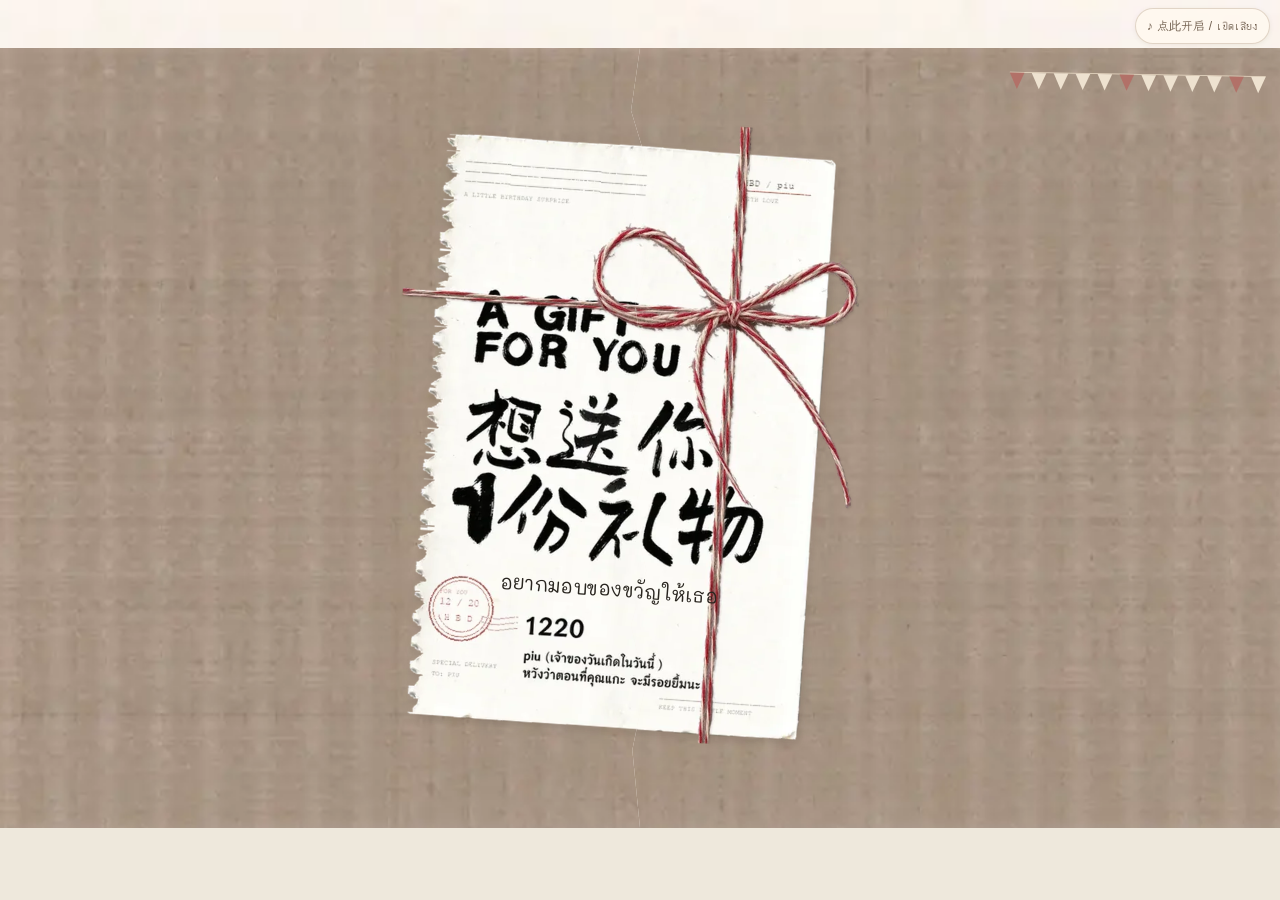
==== commit 228305a9: "Fix bilingual text overlaps across desktop and mobile scenes" ====
--- a/index.html
+++ b/index.html
@@ -7,6 +7,13 @@
 @media(prefers-reduced-motion:reduce){.journey-frame{animation:none}}
 
 .journey-loading{position:fixed;inset:0;z-index:9;display:grid;place-content:center;justify-items:center;background:#eee8dcf5;text-align:center;padding:30px;color:#756957}.journey-loading[hidden]{display:none}.journey-loading p{font-size:19px}.journey-loading button{font:inherit;min-height:44px;padding:8px 20px;color:inherit;border:1px dashed #a38e6c;background:#f8f1e5}.journey-loading button[hidden]{display:none}
+
+/* Separate control rails prevent parent controls from covering child text. */
+:root{--journey-top:max(48px,calc(env(safe-area-inset-top) + 44px));--journey-bottom:max(72px,calc(env(safe-area-inset-bottom) + 64px))}
+#journey{top:var(--journey-top);bottom:var(--journey-bottom)}
+.journey-nav{height:var(--journey-bottom);bottom:0;padding:8px 18px max(10px,env(safe-area-inset-bottom));align-items:center!important;background:#eee8dc}
+.journey-nav button{max-width:46%}
+.toast-scene{background:#211d20}.toast-scene .journey-nav{background:#211d20}
 </style><style>@media (hover:hover) and (pointer:fine){
  html,body{cursor:url('asset-cursors-arrow.png?v=38ef40e0b0') 3 2,auto}
  button,button *,a,a *,[role="button"],[role="button"] *{cursor:url('asset-cursors-hand.png?v=75afa676b8') 12 3,pointer!important}
@@ -77,23 +84,87 @@
 <nav class="journey-nav" aria-label="翻看生日回忆"><button id="journey-previous" hidden>← 返回</button><button id="journey-next" hidden>继续 →</button></nav>
 <div id="journey-loading" class="journey-loading" role="status"><p id="journey-loading-copy"><span class="bi-zh" lang="zh-CN">正在打开生日礼物。</span><span class="bi-th" lang="th">กำลังเปิดของขวัญวันเกิด</span></p><button id="journey-retry" hidden>重新加载</button></div>
 <button id="startup-retry" hidden onclick="location.reload()" style="position:fixed;z-index:11;bottom:24%;left:50%;transform:translateX(-50%);border:1px dashed #a38e6c;background:#f8f1e5;padding:12px 20px;color:#756957">重新连接 · ลองเชื่อมต่ออีกครั้ง</button><script>(()=>{setTimeout(()=>{if(document.querySelector('#journey iframe'))return;const p=document.getElementById('journey-loading-copy');p.textContent='连接有点慢，正在接收礼物……';const t=document.createElement('span');t.className='bi-th';t.lang='th';t.textContent='การเชื่อมต่อช้า กำลังโหลดของขวัญ…';p.append(t);document.getElementById('startup-retry').hidden=false;},10000);})();</script><p id="journey-status" role="status" class="journey-sr">正在打开生日礼物。</p>
-<noscript>请启用 JavaScript，打开这份生日礼物。</noscript><script>/* Small synthesized foley; no audio downloads and no autoplay. */
+<noscript>请启用 JavaScript，打开这份生日礼物。</noscript><script>/* Recorded scene foley, loaded only after interaction; procedural fallback offline. */
 (() => {
  const embedded=parent!==window;let engine;
  try{if(embedded)engine=parent.BirthdaySound;}catch{}
  const visible=()=>!document.hidden&&(!embedded||!window.frameElement?.hidden);
  if(engine){
-  window.BirthdaySound={play:name=>{if(visible())engine.play(name)},unlock:()=>engine.unlock()};
+  window.BirthdaySound={play:name=>{if(visible())engine.play(name)},unlock:()=>engine.unlock(true),warm:scene=>{if(visible())engine.warm(scene)},end:name=>engine.end(name),flight:(seconds,active)=>{if(visible())engine.flight(seconds,active)}};
  }else{
-  let ctx,master,noise,muted=false,button,resuming=false,pending=null,failed=false;const voices=new Set(),last=new Map();
+  let ctx,master,noise,muted=false,button,resuming=false,pending=null,failed=false;const voices=new Set(),last=new Map();let epoch=0;const buffers=new Map(),loads=new Map(),loops=new Map();
   try{muted=localStorage.getItem('birthday-sound-muted')==='1'}catch{}
-  function stop(){pending=null;for(const node of voices){try{node.stop()}catch{}}voices.clear();}
+  function stop(){epoch++;pending=null;for(const name of [...loops.keys()])end(name);for(const node of voices){try{node.stop()}catch{}}voices.clear();}
+  // Bounded ten-second downloads, never an unbounded media-element preload.
+  const musicParts=[{url:'asset-background-music-thai-part-00.m4a?v=2db109990c',duration:10},{url:'asset-background-music-thai-part-01.m4a?v=246168755a',duration:10},{url:'asset-background-music-thai-part-02.m4a?v=ed95b7fc48',duration:10},{url:'asset-background-music-thai-part-03.m4a?v=f74a96d869',duration:10},{url:'asset-background-music-thai-part-04.m4a?v=38c26175c4',duration:10},{url:'asset-background-music-thai-part-05.m4a?v=8ab92f5d54',duration:10},{url:'asset-background-music-thai-part-06.m4a?v=6c2df78acf',duration:10},{url:'asset-background-music-thai-part-07.m4a?v=023a8dd467',duration:10},{url:'asset-background-music-thai-part-08.m4a?v=bd21072e36',duration:10},{url:'asset-background-music-thai-part-09.m4a?v=6513633aee',duration:10},{url:'asset-background-music-thai-part-10.m4a?v=345bc6b7c9',duration:10},{url:'asset-background-music-thai-part-11.m4a?v=ff747ef5aa',duration:10},{url:'asset-background-music-thai-part-12.m4a?v=50339bfe53',duration:10},{url:'asset-background-music-thai-part-13.m4a?v=3093d768cc',duration:10},{url:'asset-background-music-thai-part-14.m4a?v=9f4c019be3',duration:10},{url:'asset-background-music-thai-part-15.m4a?v=f9b5df3c1d',duration:10},{url:'asset-background-music-thai-part-16.m4a?v=7836559565',duration:10},{url:'asset-background-music-thai-part-17.m4a?v=891a9a0f35',duration:10},{url:'asset-background-music-thai-part-18.m4a?v=f2a3f991f3',duration:10},{url:'asset-background-music-thai-part-19.m4a?v=dd95c4525f',duration:10},{url:'asset-background-music-thai-part-20.m4a?v=14bb21acb6',duration:10},{url:'asset-background-music-thai-part-21.m4a?v=1a4b9cf4b9',duration:8.733499999999992}];
+  let musicGain,musicWanted=false,musicStarting=false,musicFailed=false,musicTimer=0,musicRequest=null,musicRequestId=0,networkBusy=false;
+  let musicCursor={index:0,offset:0},musicCurrent=null,musicNext=null;
+  const musicBuffers=new Map();
+  function cancelMusicRequest(){musicRequestId++;musicRequest?.abort();musicRequest=null;}
+  function updateMusicPosition(){
+   if(musicNext&&ctx.currentTime>=musicNext.start){musicCurrent=musicNext;musicNext=null;}
+   if(musicCurrent&&ctx.currentTime>=musicCurrent.end){musicCursor={index:(musicCurrent.index+1)%musicParts.length,offset:0};musicCurrent=null;}
+  }
+  function pauseMusic(){
+   clearTimeout(musicTimer);musicTimer=0;cancelMusicRequest();
+   if(ctx){updateMusicPosition();if(musicCurrent)musicCursor={index:musicCurrent.index,offset:musicCurrent.offset+Math.max(0,ctx.currentTime-musicCurrent.start)};}
+   for(const item of [musicCurrent,musicNext])if(item){try{item.source.stop();item.source.disconnect();}catch{}}
+   musicCurrent=musicNext=null;musicStarting=false;label();
+  }
+  function scheduleMusic(index,offset,start){
+   const source=ctx.createBufferSource(),duration=musicParts[index].duration-offset;
+   source.buffer=musicBuffers.get(index);source.connect(musicGain);source.onended=()=>source.disconnect();
+   source.start(start,offset,duration);source.stop(start+duration);
+   return {index,offset,start,end:start+duration,source};
+  }
+  function requestMusic(index){
+   if(networkBusy||musicRequest||musicFailed)return;
+   const controller=new AbortController(),requestId=++musicRequestId;musicRequest=controller;
+   const timeout=setTimeout(()=>controller.abort(),12000);
+   window.fetch(musicParts[index].url,{signal:controller.signal,priority:'low'}).then(response=>{
+    if(!response.ok)throw Error('music');return response.arrayBuffer();
+   }).then(bytes=>new Promise((resolve,reject)=>ctx.decodeAudioData(bytes,resolve,reject))).then(buffer=>{
+    if(requestId!==musicRequestId||muted||document.hidden||!musicWanted)return;
+    // At most the playing segment plus the next one remain decoded.
+    for(const key of musicBuffers.keys())if(key!==musicCurrent?.index&&key!==index)musicBuffers.delete(key);
+    musicBuffers.set(index,buffer);musicFailed=false;
+   }).catch(()=>{if(requestId===musicRequestId){musicFailed=true;musicStarting=false;}}).finally(()=>{
+    clearTimeout(timeout);if(requestId!==musicRequestId)return;musicRequest=null;musicPump();
+   });
+  }
+  function musicPump(){
+   clearTimeout(musicTimer);musicTimer=0;
+   if(muted||document.hidden||!musicWanted||!ctx||typeof window.fetch!=='function')return;
+   if(ctx.state==='running'){
+    updateMusicPosition();
+    if(!musicCurrent){
+     const {index,offset}=musicCursor;
+     if(musicBuffers.has(index))musicCurrent=scheduleMusic(index,offset,ctx.currentTime+.025);else requestMusic(index);
+    }
+    if(musicCurrent&&!musicNext&&musicCurrent.end-ctx.currentTime<=4){
+     const index=(musicCurrent.index+1)%musicParts.length;
+     if(musicBuffers.has(index))musicNext=scheduleMusic(index,0,musicCurrent.end);else requestMusic(index);
+    }
+   }
+   musicStarting=!musicCurrent&&!musicFailed;label();
+   musicTimer=setTimeout(musicPump,250);
+  }
+  function startMusic(){
+   if(muted||document.hidden||!musicWanted||!ctx||typeof window.fetch!=='function')return;
+   if(!musicGain){musicGain=ctx.createGain();musicGain.gain.value=.24;musicGain.connect(ctx.destination);}
+   musicFailed=false;musicPump();
+  }
+  function prioritizeScene(busy){
+   networkBusy=busy;
+   if(busy){cancelMusicRequest();for(const controller of foleyRequests)controller.abort();}
+   else if(musicWanted&&!muted)musicPump();
+  }
   function resumed(){
    label();if(muted||document.hidden||ctx?.state!=='running')return;
    const cue=pending;pending=null;
    if(cue&&Date.now()-cue.at<1500)play(cue.name);
   }
-  function unlock(){
+  function unlock(withMusic=false){
    if(muted||document.hidden)return;
    try{
     // Supported iOS versions can route this as media playback instead of an
@@ -108,7 +179,7 @@
     if(ctx.state!=='running'&&ctx.state!=='closed'&&!resuming){
      resuming=true;Promise.resolve(ctx.resume()).then(()=>{resuming=false;failed=false;resumed();},()=>{resuming=false;pending=null;failed=true;label();});
     }
-    label();
+    if(withMusic){musicWanted=true;startMusic();}label();
    }catch{failed=true;label();}
   }
   function voice(source,filter,gain,duration,delay=0){
@@ -119,6 +190,74 @@
   }
   function tone(freq,duration=.1,gain=.3,delay=0,end=freq){const source=ctx.createOscillator();source.type='sine';source.frequency.setValueAtTime(freq,ctx.currentTime+delay);source.frequency.exponentialRampToValueAtTime(end,ctx.currentTime+delay+duration);voice(source,null,gain,duration,delay);}
   function rustle(duration=.16,gain=.35,freq=1500,delay=0){const source=ctx.createBufferSource();source.buffer=noise;source.loop=true;const filter=ctx.createBiquadFilter();filter.type='bandpass';filter.frequency.value=freq;filter.Q.value=.6;voice(source,filter,gain,duration,delay);}
+  // Each compressed recording is 2–9 KB; aircraft is 32 KB. Nothing is
+  // fetched until a user gesture has created the shared AudioContext.
+  const clips={tear:'asset-scene-audio-tear.mp3?v=0731ef549d',ticket:'asset-scene-audio-ticket.mp3?v=260ead459d',paper:'asset-scene-audio-paper.mp3?v=af0d0f6e2c',stick:'asset-scene-audio-stick.mp3?v=74c33baad4',camera:'asset-scene-audio-camera.mp3?v=a5d5846e6f',motor:'asset-scene-audio-motor.mp3?v=e8ad679090',reel:'asset-scene-audio-reel.mp3?v=6072278246',lever:'asset-scene-audio-lever.mp3?v=363b1fb9aa',stop:'asset-scene-audio-stop.mp3?v=8a4b0dd061',glass:'asset-scene-audio-glass.mp3?v=06e1fc713e',liquid:'asset-scene-audio-liquid.mp3?v=eb88d116ae',scratch:'asset-scene-audio-scratch.mp3?v=1488768f5b',match:'asset-scene-audio-match.mp3?v=e16b697b90',blow:'asset-scene-audio-blow.mp3?v=65534313f1',bell:'asset-scene-audio-bell.mp3?v=05c47c2f6c',flight:'asset-scene-audio-flight.mp3?v=15338a1090'};
+  const scenes={opening:['tear','paper'],birthday:['camera','motor','stick'],camera:['camera','motor','stick','paper','glass','liquid'],toast:['glass','liquid','stick'],film:['paper','reel'],map:['ticket','flight','scratch','stick','bell','lever','reel','stop','motor','paper'],scratch:['scratch','stick','bell'],slot:['lever','reel','stop','motor','paper','bell'],childhood:['stick','bell'],wish:['stick','match','blow'],gift:['paper','bell']};
+  let queue=Promise.resolve();const foleyRequests=new Set();
+  function load(name){
+   if(!ctx||typeof fetch!=='function'||!clips[name])return Promise.resolve(null);
+   if(buffers.has(name))return Promise.resolve(buffers.get(name));
+   if(loads.has(name))return loads.get(name);
+   // Serial, low-priority fetches avoid competing with photos and scene HTML.
+   const job=queue.then(async()=>{
+    if(networkBusy||muted||document.hidden)return null;
+    const controller=new AbortController(),timer=setTimeout(()=>controller.abort(),5000);foleyRequests.add(controller);
+    try{const response=await fetch(clips[name],{signal:controller.signal,priority:'low'});if(!response.ok)throw Error('audio');
+     const bytes=await response.arrayBuffer();const buffer=await new Promise((resolve,reject)=>ctx.decodeAudioData(bytes,resolve,reject));buffers.set(name,buffer);return buffer;
+    }catch{return null;}finally{clearTimeout(timer);foleyRequests.delete(controller);}
+   });
+   queue=job.then(()=>{if(!buffers.has(name))loads.delete(name)});loads.set(name,job);return job;
+  }
+  function warm(scene){if(!muted&&ctx)for(const name of scenes[scene]||scenes.opening)load(name);}
+  function sample(name,gain=.7,delay=0,rate=1){
+   const buffer=buffers.get(name);if(!buffer||voices.size>=40)return false;
+   const source=ctx.createBufferSource(),amp=ctx.createGain(),at=ctx.currentTime+delay,duration=Math.min(3,buffer.duration/rate);source.buffer=buffer;source.playbackRate.value=rate;
+   // Preserve the recording's own envelope; the synthetic-tone exponential
+   // decay would swallow the motor, paper detail and glass resonance.
+   amp.gain.setValueAtTime(.0001,at);amp.gain.exponentialRampToValueAtTime(gain,at+.008);amp.gain.setValueAtTime(gain,at+Math.max(.01,duration-.06));amp.gain.exponentialRampToValueAtTime(.0001,at+duration);
+   source.connect(amp);amp.connect(master);voices.add(source);source.onended=()=>{voices.delete(source);source.disconnect();amp.disconnect()};source.start(at);source.stop(at+duration+.02);return true;
+  }
+  function end(name){const loop=loops.get(name);if(!loop)return;loops.delete(name);clearTimeout(loop.timer);
+   if(loop.source){try{loop.amp.gain.cancelScheduledValues(ctx.currentTime);loop.amp.gain.setTargetAtTime(.0001,ctx.currentTime,.015);loop.source.stop(ctx.currentTime+.06);}catch{}}
+  }
+  function loop(name,clip,gain,offset=0){
+   if(muted||document.hidden||ctx?.state!=='running')return null;
+   let item=loops.get(name);if(item)return item;
+   item={source:null,amp:null,timer:0,offset,gain,epoch};loops.set(name,item);
+   const begin=buffer=>{
+    if(!buffer||loops.get(name)!==item||muted||document.hidden||ctx.state!=='running'||item.epoch!==epoch)return;
+    const source=ctx.createBufferSource(),amp=ctx.createGain();source.buffer=buffer;source.loop=true;
+    amp.gain.setValueAtTime(.0001,ctx.currentTime);amp.gain.setTargetAtTime(item.gain,ctx.currentTime,.04);
+    source.connect(amp);amp.connect(master);item.source=source;item.amp=amp;voices.add(source);
+    source.onended=()=>{voices.delete(source);source.disconnect();amp.disconnect()};source.start(0,item.offset%buffer.duration);
+   };
+   if(buffers.has(clip))begin(buffers.get(clip));else load(clip).then(begin);
+   return item;
+  }
+  function friction(name){
+   const item=loop(name,name==='film'?'paper':'scratch',name==='film'?.46:.38);
+   if(item){clearTimeout(item.timer);item.timer=setTimeout(()=>end(name),120);}return !!item;
+  }
+  function flight(seconds,active){
+   if(!active||seconds>=4.92){end('flight');return;}
+   const level=.55*Math.min(1,seconds/.55+.05)*Math.max(0,Math.min(1,(4.92-seconds)/.8));
+   const item=loop('flight','flight',level,seconds);
+   if(item){item.offset=seconds;item.gain=level;item.amp?.gain.setTargetAtTime(Math.max(.0001,level),ctx.currentTime,.05);}
+  }
+  function recorded(name){
+   if(name==='film'||name==='scratch')return friction(name);
+   const primary={tear:'tear',ticket:'ticket',camera:'camera',print:'motor',stick:'stick',clink:'glass',slot:'lever',reelstop:'stop',voucher:'motor',win:'bell',notify:'bell',match:'match',blow:'blow',gift:'paper',paper:'paper'}[name];
+   if(!primary)return false;
+   load(primary);
+   if(!sample(primary,name==='win'?.4:name==='notify'?.24:.7))return false;
+   if(name==='camera')sample('motor',.32,.17);
+   if(name==='clink')sample('liquid',.16,.06);
+   if(name==='gift')sample('bell',.3,.36);
+   if(name==='voucher')sample('paper',.4,.1);
+   if(name==='slot')loop('reels','reel',.28);
+   return true;
+  }
   function play(name){
    if(muted||document.hidden)return;
    if(!ctx||ctx.state!=='running'){
@@ -126,8 +265,8 @@
     if(ctx){pending={name,at:Date.now()};unlock();}return;
    }
    const now=ctx.currentTime,interval=(name==='scratch'||name==='film')?.11:.05;if(now-(last.get(name)??-99)<interval)return;last.set(name,now);
-   try{switch(name){
-    case 'tear':for(let i=0;i<5;i++)rustle(.12,.35,1100+i*170,i*.065);break;
+   try{if(recorded(name))return;switch(name){
+    case 'ticket':case 'tear':for(let i=0;i<5;i++)rustle(.12,.35,1100+i*170,i*.065);break;
     case 'camera':tone(230,.04,.6);rustle(.07,.55,2800);tone(140,.06,.4,.075);rustle(.8,.13,500,.18);break;
     case 'print':rustle(.3,.22,700);tone(180,.05,.2,.22);break;
     case 'stick':rustle(.07,.24,1800);tone(440,.08,.2,0,260);break;
@@ -145,31 +284,31 @@
     default:rustle(.14,.17,1000);
    }}catch{/* Sound must never break a gesture or animation. */}
   }
-  window.BirthdaySound={play,unlock,stop};
-  function label(){if(!button)return;const running=!muted&&ctx?.state==='running';button.textContent=running?'♪ 开 / เปิด':failed?'♪ 重试 / ลองใหม่':'♪ 点此开启 / เปิดเสียง';button.setAttribute('aria-label',running?'关闭音效 · ปิดเสียง':'开启并试听音效 · เปิดและลองฟังเสียง');button.setAttribute('aria-pressed',String(running));button.dataset.audioState=muted?'muted':failed?'blocked':ctx?.state||'locked';}
+  window.BirthdaySound={play,unlock,stop,warm,end,flight,prioritizeScene};
+  function label(){if(!button)return;const running=!muted&&ctx?.state==='running'&&!musicFailed;button.textContent=running?'♪ 开 / เปิด':(failed||musicFailed)?'♪ 重试 / ลองใหม่':'♪ 点此开启 / เปิดเสียง';button.setAttribute('aria-label',running?'关闭音乐和音效 · ปิดเพลงและเสียงเอฟเฟกต์':'开启音乐和音效 · เปิดเพลงและเสียงเอฟเฟกต์');button.setAttribute('aria-pressed',String(running));button.dataset.audioState=muted?'muted':(failed||musicFailed)?'blocked':ctx?.state||'locked';button.dataset.musicState=muted?'muted':musicFailed?'blocked':musicStarting?'loading':musicCurrent?'playing':musicWanted?'paused':'idle';}
   function mount(){
    button=document.createElement('button');button.type='button';button.id='sound-toggle';button.setAttribute('data-no-translate','');
    button.style.cssText='position:fixed;right:max(10px,env(safe-area-inset-right));top:max(8px,env(safe-area-inset-top));z-index:20001;border:1px solid #b4a18b66;border-radius:20px;padding:7px 11px;min-height:36px;background:#fff9efdb;color:#715f4e;font:12px/1.2 system-ui;cursor:pointer;box-shadow:0 1px 5px #49331a12';
    button.onclick=()=>{
     // Before the context runs this button enables sound, rather than turning
     // off an "on" preference which never actually produced audio.
-    const running=!muted&&ctx?.state==='running';muted=running;
+    const running=!muted&&ctx?.state==='running'&&!musicFailed;muted=running;
     try{localStorage.setItem('birthday-sound-muted',muted?'1':'0')}catch{}
-    if(muted){stop();if(master)master.gain.value=0;}
-    else{failed=false;unlock();if(master)master.gain.value=.32;play('test');}label();
+    if(muted){musicWanted=false;pauseMusic();stop();if(master)master.gain.value=0;}
+    else{failed=false;unlock(true);if(master)master.gain.value=.32;play('test');}label();
    };label();document.body.append(button);
   }
   if(document.readyState==='loading')document.addEventListener('DOMContentLoaded',mount,{once:true});else mount();
-  document.addEventListener('visibilitychange',()=>{if(document.hidden)stop()});
+  document.addEventListener('visibilitychange',()=>{if(document.hidden){pauseMusic();stop();}else if(musicWanted&&!muted){unlock();startMusic();}});
+  window.addEventListener?.('pagehide',()=>{pauseMusic();stop();});
+  window.addEventListener?.('pageshow',()=>{if(musicWanted&&!muted&&!document.hidden){unlock();startMusic();}});
  }
  // Calling the shared context directly within a real iframe gesture preserves
  // mobile autoplay activation; asynchronous postMessage cannot do that reliably.
- for(const event of ['pointerdown','touchend','click','keydown'])document.addEventListener(event,e=>{if(e.isTrusted&&visible()&&!e.target?.closest?.('#sound-toggle'))window.BirthdaySound.unlock()},true);
- document.addEventListener('click',e=>{
-  const b=e.target.closest?.('button,[role="button"]');if(!e.isTrusted||!b||b.disabled||b.id==='sound-toggle')return;
-  const specific=/^(tear|camera|paper|cake|right-cup|tear-boarding|replay-flight|gift|place|light|blow|candle|match)$/.test(b.id)||b.matches('[data-hat],[data-glasses],.scratch-window,.slot-lever,.note,.photo-piece')||(document.body.dataset.scene==='film'&&/^(previous|next)$/.test(b.id));
-  if(!specific)window.BirthdaySound.play('paper');
- },true);
+ for(const event of ['pointerdown','touchend','click','keydown'])document.addEventListener(event,e=>{if(e.isTrusted&&visible()&&!e.target?.closest?.('#sound-toggle'))window.BirthdaySound.unlock(true)},true);
+ const warmScene=()=>{if(!visible())return;const path=window.location?.pathname||'';const scene=document.body?.dataset?.scene||path.split('/').pop().replace('-preview.html','')||'opening';window.BirthdaySound.warm(scene);};
+ for(const event of ['pointerdown','touchend','keydown'])document.addEventListener(event,e=>{if(e.isTrusted)warmScene()});
+ window.addEventListener?.('message',e=>{if(e.source===parent&&e.origin===window.location.origin&&e.data?.type==='journey:activate')warmScene()});
 })();
 </script><script>// Opt-in, on-device diagnostics. No analytics, telemetry or uploads.
 (() => {
@@ -197,7 +336,7 @@
   if(!panel)refresh();
  });
 })();
-</script><script type="application/json" id="opening-document">"\u003c!doctype html>\n\u003chtml lang=\"zh-CN\">\u003chead>\u003cmeta charset=\"utf-8\">\u003cmeta name=\"viewport\" content=\"width=device-width,initial-scale=1\">\u003ctitle>生日票据 · 开场小样\u003c/title>\n\u003cstyle>\n*{box-sizing:border-box}html,body{margin:0;width:100%;height:100%;overflow:hidden}body{background:#ede7dc}.world{position:absolute;inset:0;overflow:hidden;background:#ede7dc url('[data-uri]') repeat}.half{position:absolute;inset:0;background:#b3a08a url('[data-uri]') center/cover;transition:transform 1.7s cubic-bezier(.42,.03,.25,1),filter 1.4s;will-change:transform}.stage{position:absolute;left:50%;top:50%;width:1600px;height:900px;transform:translate(-50%,-50%) scale(var(--scale,1));transform-origin:center}.left{clip-path:polygon(0 0,50% 0,49.3% 8%,50.4% 14%,49.4% 21%,50.6% 27%,49.6% 33%,50.3% 40%,49.3% 46%,50.4% 53%,49.5% 60%,50.5% 67%,49.3% 74%,50.4% 82%,49.4% 90%,50% 100%,0 100%)}.right{clip-path:polygon(50% 0,100% 0,100% 100%,50% 100%,49.4% 90%,50.4% 82%,49.3% 74%,50.5% 67%,49.5% 60%,50.4% 53%,49.3% 46%,50.3% 40%,49.6% 33%,50.6% 27%,49.4% 21%,50.4% 14%,49.3% 8%)}.ticket{position:absolute;left:380px;top:10px;width:840px;height:880px;transform:rotate(4deg);transform-origin:center}.ticket img{position:absolute;display:block;pointer-events:none;user-select:none}.ticket-art{inset:0;width:840px;height:880px}.paper{left:155px;top:80px;width:485px;height:720px;filter:drop-shadow(3px 6px 5px #392c2425)}.ink{inset:0;width:840px;height:880px;mix-blend-mode:multiply}.horizontal{left:116px;top:268px;width:550px;height:26px;filter:drop-shadow(0 1px 1px #40332b30)}.vertical{left:501px;top:49px;width:43px;height:760px;filter:drop-shadow(1px 0 1px #40332b30)}.bow{left:331px;top:166px;width:495px;height:360px;filter:drop-shadow(1px 2px 1px #40332b20)}.flags{position:absolute;right:30px;top:2px;display:flex;gap:9px;transform:rotate(1deg);border-top:1px solid #ecddc7}.flags i{display:block;width:0;height:0;border-left:9px solid transparent;border-right:9px solid transparent;border-top:20px solid #eee2d0}.flags i:nth-child(5n+1){border-top-color:#b27168}.controls{pointer-events:none}.hit{position:absolute;left:530px;top:90px;width:550px;height:730px;cursor:pointer;border:0;background:none;pointer-events:auto}.hit:focus-visible{outline:2px dashed #f3e8d3;outline-offset:12px}.opened .controls{display:none}.opened .left{transform:translate(-105%,7%) rotate(-8deg);filter:drop-shadow(12px 4px 7px #54473550)}.opened .right{transform:translate(105%,9%) rotate(9deg);filter:drop-shadow(-12px 4px 7px #54473550)}@media(prefers-reduced-motion:reduce){.half{transition-duration:.01s}}\n\u003c/style>\u003cstyle>@media (hover:hover) and (pointer:fine){\n html,body{cursor:url('[data-uri]') 3 2,auto}\n button,button *,a,a *,[role=\"button\"],[role=\"button\"] *{cursor:url('[data-uri]') 12 3,pointer!important}\n button:disabled,button:disabled *{cursor:default!important}\n .scratch-window,.scratch-window *{cursor:crosshair!important}\n input[type=\"text\"],textarea,[contenteditable=\"true\"]{cursor:text!important}\n .dragging,.dragging *{cursor:grabbing!important}\n}\n\u003c/style>\u003cstyle>/* Self-hosted OFL fonts. Licenses: asset-fonts-lxgwwenkaitc-license.txt, asset-fonts-mali-license.txt */\n@font-face{font-family:BirthdayWenKai;src:url('asset-fonts-wenkai-startup.woff2?v=5033d9c030') format('woff2');font-style:normal;font-weight:400;font-display:swap}\n@font-face{font-family:BirthdayMali;src:url('asset-fonts-mali-startup.woff2?v=82fe3e2325') format('woff2');font-style:normal;font-weight:400;font-display:swap}\n:root{--font-zh:BirthdayWenKai,'PingFang SC','Microsoft YaHei',sans-serif;--font-th:BirthdayMali,'Thonburi','Noto Sans Thai',sans-serif}\nbody,button,a,input,legend{font-family:var(--font-zh)!important;font-weight:400}.bi{line-height:1.55;white-space:normal}.bi-zh{display:block!important;font-family:var(--font-zh)!important;font-size:inherit!important;font-weight:400!important;line-height:1.5!important;letter-spacing:.04em!important;color:inherit!important;padding:0!important;margin:0!important;transform:none!important;max-width:none!important;text-shadow:none!important}.bi-th{display:block!important;font-family:var(--font-th)!important;font-size:max(12px,.68em)!important;font-weight:400!important;line-height:1.55!important;letter-spacing:0!important;color:inherit!important;padding:0!important;margin:5px 0 0!important;transform:none!important;max-width:none!important;text-shadow:none!important;white-space:normal!important;word-break:normal;overflow-wrap:anywhere;opacity:.82}.bi-inline{display:inline-block;vertical-align:middle}.bi-inline .bi-th{font-size:max(11px,.68em)!important}button .bi-th,a .bi-th{font-size:max(11px,.7em)!important;margin-top:3px!important}.bi-zh .bi-th,.bi-th .bi-th{display:none!important}\n/* Opening and persistent navigation only; other scenes own their styles. */\n.journey-nav{align-items:flex-end}.journey-nav button{max-width:46%;min-height:46px;font-size:14px!important;padding:7px 10px!important}.journey-nav .bi-th{font-size:11px!important;line-height:1.3!important}\n.ticket .opening-thai{position:absolute;left:190px;top:610px;width:410px;text-align:center;font:24px/1.5 BirthdayMali,sans-serif;letter-spacing:0;color:#29251f;pointer-events:none;z-index:1}\n@media(max-width:700px){.bi-th{font-size:max(12px,.7em)!important}}\n\u003c/style>\u003cscript>(() => {\n const attempts=new WeakMap(),failed=new Set(),pending=new Map();let notice;\n function refresh(){\n  if(!notice&&failed.size){\n   notice=document.createElement('button');notice.type='button';\n   notice.innerHTML='图片未加载，点击重试\u003cbr>\u003cspan lang=\"th\">โหลดรูปไม่สำเร็จ แตะเพื่อลองอีกครั้ง\u003c/span>';\n   notice.style.cssText='position:fixed;z-index:10000;left:50%;bottom:74px;transform:translateX(-50%);width:max-content;max-width:90vw;padding:10px 16px;border:1px dashed #a38e6c;border-radius:10px;background:#fff8ed;color:#695446;font:14px system-ui;box-shadow:0 3px 15px #46341f22';\n   notice.addEventListener('click',()=>{for(const img of [...failed]){failed.delete(img);pending.delete(img);const state=attempts.get(img);if(state){state.count=0;retry(img,state);}}refresh();});\n   document.body.append(notice);\n  }\n  if(notice)notice.hidden=!failed.size;\n }\n function retry(img,state){\n  const expected=img.getAttribute('src');state.count++;\n  setTimeout(()=>{\n   if(!img.isConnected||img.getAttribute('src')!==expected)return;\n   const url=new URL(state.original,document.baseURI);url.searchParams.set('asset_retry',state.count+'-'+Date.now());\n   state.current=url.href;img.src=state.current;\n  },state.count===1?650:1600);\n }\n document.addEventListener('error',event=>{\n  const img=event.target;if(img.tagName!=='IMG')return;\n  const src=img.getAttribute('src');if(!src||/^(data|blob):/.test(src))return;\n  const url=new URL(src,document.baseURI);if(url.origin!==new URL(document.baseURI).origin)return;\n  let state=attempts.get(img);\n  if(!state||state.current!==url.href){state={original:src,current:url.href,count:0};attempts.set(img,state);}\n  if(state.count\u003c2)retry(img,state);else{failed.add(img);refresh();}\n },true);\n document.addEventListener('load',event=>{pending.delete(event.target);if(failed.delete(event.target))refresh();},true);\n // A stalled mobile request may never fire \"error\". Offer a deliberate retry\n // after 20 seconds, without repeatedly aborting a slow but healthy download.\n function inspect(){\n  const now=Date.now();\n  for(const img of document.querySelectorAll('img')){\n   const src=img.getAttribute('src');\n   if(!src||/^(data|blob):/.test(src)||!img.isConnected||!img.getClientRects().length||img.complete){pending.delete(img);continue;}\n   const url=new URL(src,document.baseURI);if(url.origin!==new URL(document.baseURI).origin)continue;\n   const previous=pending.get(img);\n   if(!previous||previous.src!==src){pending.set(img,{src,since:now});continue;}\n   if(now-previous.since>=20000&&!failed.has(img)){\n    attempts.set(img,{original:src,current:url.href,count:0});failed.add(img);refresh();\n   }\n  }\n  for(const img of [...failed])if(!img.isConnected||img.complete&&img.naturalWidth>0){failed.delete(img);pending.delete(img);refresh();}\n  for(const img of pending.keys())if(!img.isConnected)pending.delete(img);\n }\n document.addEventListener('DOMContentLoaded',()=>{setInterval(inspect,4000);});\n})();\n\u003c/script>\u003c/head>\u003cbody>\u003cmain class=\"world\" id=\"world\" aria-label=\"生日礼物开场预览\">\u003cdiv class=\"half left\">\u003cdiv class=\"stage\" id=\"art\">\u003cdiv class=\"ticket\">\u003cimg class=\"ticket-art\" src=\"[data-uri]\" alt=\"A GIFT FOR YOU，想送你一份礼物；HBD，piu，12月20日生日章\">\u003cspan class=\"opening-thai\" lang=\"th\">อยากมอบของขวัญให้เธอ\u003c/span>\u003c/div>\u003cdiv class=\"flags\" aria-hidden=\"true\">\u003ci>\u003c/i>\u003ci>\u003c/i>\u003ci>\u003c/i>\u003ci>\u003c/i>\u003ci>\u003c/i>\u003ci>\u003c/i>\u003ci>\u003c/i>\u003ci>\u003c/i>\u003ci>\u003c/i>\u003ci>\u003c/i>\u003ci>\u003c/i>\u003ci>\u003c/i>\u003c/div>\u003c/div>\u003c/div>\u003cdiv class=\"half right\" id=\"right\" aria-hidden=\"true\">\u003c/div>\u003cdiv class=\"stage controls\">\u003cbutton class=\"hit\" id=\"tear\" aria-label=\"撕开生日礼物\">\u003c/button>\u003c/div>\u003c/main>\u003cscript>/* Small synthesized foley; no audio downloads and no autoplay. */\n(() => {\n const embedded=parent!==window;let engine;\n try{if(embedded)engine=parent.BirthdaySound;}catch{}\n const visible=()=>!document.hidden&&(!embedded||!window.frameElement?.hidden);\n if(engine){\n  window.BirthdaySound={play:name=>{if(visible())engine.play(name)},unlock:()=>engine.unlock()};\n }else{\n  let ctx,master,noise,muted=false,button,resuming=false,pending=null,failed=false;const voices=new Set(),last=new Map();\n  try{muted=localStorage.getItem('birthday-sound-muted')==='1'}catch{}\n  function stop(){pending=null;for(const node of voices){try{node.stop()}catch{}}voices.clear();}\n  function resumed(){\n   label();if(muted||document.hidden||ctx?.state!=='running')return;\n   const cue=pending;pending=null;\n   if(cue&&Date.now()-cue.at\u003c1500)play(cue.name);\n  }\n  function unlock(){\n   if(muted||document.hidden)return;\n   try{\n    // Supported iOS versions can route this as media playback instead of an\n    // ambient session muted by the hardware silent switch. Optional in WeChat.\n    try{if(window.navigator?.audioSession)window.navigator.audioSession.type='playback';}catch{}\n    if(!ctx){const Audio=window.AudioContext||window.webkitAudioContext;if(!Audio){failed=true;label();return;}ctx=new Audio();master=ctx.createGain();master.gain.value=.32;master.connect(ctx.destination);\n     noise=ctx.createBuffer(1,ctx.sampleRate,ctx.sampleRate);const samples=noise.getChannelData(0);for(let i=0;i\u003csamples.length;i++)samples[i]=Math.random()*2-1;\n     ctx.onstatechange=resumed;\n    }\n    // Safari may report \"interrupted\" after backgrounding. resume() is async:\n    // retain the current cue instead of silently throwing away the first tap.\n    if(ctx.state!=='running'&&ctx.state!=='closed'&&!resuming){\n     resuming=true;Promise.resolve(ctx.resume()).then(()=>{resuming=false;failed=false;resumed();},()=>{resuming=false;pending=null;failed=true;label();});\n    }\n    label();\n   }catch{failed=true;label();}\n  }\n  function voice(source,filter,gain,duration,delay=0){\n   if(voices.size>=40)return;\n   const at=ctx.currentTime+delay,amp=ctx.createGain();amp.gain.setValueAtTime(.0001,at);amp.gain.exponentialRampToValueAtTime(Math.max(.001,gain),at+.008);amp.gain.exponentialRampToValueAtTime(.0001,at+duration);\n   source.connect(filter||amp);if(filter)filter.connect(amp);amp.connect(master);voices.add(source);\n   source.onended=()=>{voices.delete(source);source.disconnect();filter?.disconnect();amp.disconnect()};source.start(at);source.stop(at+duration+.02);\n  }\n  function tone(freq,duration=.1,gain=.3,delay=0,end=freq){const source=ctx.createOscillator();source.type='sine';source.frequency.setValueAtTime(freq,ctx.currentTime+delay);source.frequency.exponentialRampToValueAtTime(end,ctx.currentTime+delay+duration);voice(source,null,gain,duration,delay);}\n  function rustle(duration=.16,gain=.35,freq=1500,delay=0){const source=ctx.createBufferSource();source.buffer=noise;source.loop=true;const filter=ctx.createBiquadFilter();filter.type='bandpass';filter.frequency.value=freq;filter.Q.value=.6;voice(source,filter,gain,duration,delay);}\n  function play(name){\n   if(muted||document.hidden)return;\n   if(!ctx||ctx.state!=='running'){\n    // play never creates an AudioContext outside a real gesture.\n    if(ctx){pending={name,at:Date.now()};unlock();}return;\n   }\n   const now=ctx.currentTime,interval=(name==='scratch'||name==='film')?.11:.05;if(now-(last.get(name)??-99)\u003cinterval)return;last.set(name,now);\n   try{switch(name){\n    case 'tear':for(let i=0;i\u003c5;i++)rustle(.12,.35,1100+i*170,i*.065);break;\n    case 'camera':tone(230,.04,.6);rustle(.07,.55,2800);tone(140,.06,.4,.075);rustle(.8,.13,500,.18);break;\n    case 'print':rustle(.3,.22,700);tone(180,.05,.2,.22);break;\n    case 'stick':rustle(.07,.24,1800);tone(440,.08,.2,0,260);break;\n    case 'clink':tone(1800,.6,.4);tone(2700,.4,.14,.015);tone(3600,.25,.07,.02);break;\n    case 'film':rustle(.1,.22,850);tone(170,.025,.12);break;\n    case 'scratch':rustle(.09,.2,2300);break;\n    case 'slot':for(let i=0;i\u003c13;i++)tone(260+i*18,.035,.15,i*.11);break;\n    case 'win':[523,659,784,1047].forEach((n,i)=>tone(n,.38,.22,i*.09));break;\n    case 'notify':tone(660,.25,.18);tone(880,.35,.16,.13);break;\n    case 'test':tone(660,.35,.45);tone(880,.45,.4,.18);break;\n    case 'match':rustle(.24,.3,2600);tone(280,.08,.12);break;\n    case 'blow':rustle(.45,.3,600);break;\n    case 'flight':rustle(.7,.17,550);tone(180,.5,.07,0,400);break;\n    case 'gift':rustle(.4,.3,1300);[659,784,1047].forEach((n,i)=>tone(n,.35,.18,.18+i*.1));break;\n    default:rustle(.14,.17,1000);\n   }}catch{/* Sound must never break a gesture or animation. */}\n  }\n  window.BirthdaySound={play,unlock,stop};\n  function label(){if(!button)return;const running=!muted&&ctx?.state==='running';button.textContent=running?'♪ 开 / เปิด':failed?'♪ 重试 / ลองใหม่':'♪ 点此开启 / เปิดเสียง';button.setAttribute('aria-label',running?'关闭音效 · ปิดเสียง':'开启并试听音效 · เปิดและลองฟังเสียง');button.setAttribute('aria-pressed',String(running));button.dataset.audioState=muted?'muted':failed?'blocked':ctx?.state||'locked';}\n  function mount(){\n   button=document.createElement('button');button.type='button';button.id='sound-toggle';button.setAttribute('data-no-translate','');\n   button.style.cssText='position:fixed;right:max(10px,env(safe-area-inset-right));top:max(8px,env(safe-area-inset-top));z-index:20001;border:1px solid #b4a18b66;border-radius:20px;padding:7px 11px;min-height:36px;background:#fff9efdb;color:#715f4e;font:12px/1.2 system-ui;cursor:pointer;box-shadow:0 1px 5px #49331a12';\n   button.onclick=()=>{\n    // Before the context runs this button enables sound, rather than turning\n    // off an \"on\" preference which never actually produced audio.\n    const running=!muted&&ctx?.state==='running';muted=running;\n    try{localStorage.setItem('birthday-sound-muted',muted?'1':'0')}catch{}\n    if(muted){stop();if(master)master.gain.value=0;}\n    else{failed=false;unlock();if(master)master.gain.value=.32;play('test');}label();\n   };label();document.body.append(button);\n  }\n  if(document.readyState==='loading')document.addEventListener('DOMContentLoaded',mount,{once:true});else mount();\n  document.addEventListener('visibilitychange',()=>{if(document.hidden)stop()});\n }\n // Calling the shared context directly within a real iframe gesture preserves\n // mobile autoplay activation; asynchronous postMessage cannot do that reliably.\n for(const event of ['pointerdown','touchend','click','keydown'])document.addEventListener(event,e=>{if(e.isTrusted&&visible()&&!e.target?.closest?.('#sound-toggle'))window.BirthdaySound.unlock()},true);\n document.addEventListener('click',e=>{\n  const b=e.target.closest?.('button,[role=\"button\"]');if(!e.isTrusted||!b||b.disabled||b.id==='sound-toggle')return;\n  const specific=/^(tear|camera|paper|cake|right-cup|tear-boarding|replay-flight|gift|place|light|blow|candle|match)$/.test(b.id)||b.matches('[data-hat],[data-glasses],.scratch-window,.slot-lever,.note,.photo-piece')||(document.body.dataset.scene==='film'&&/^(previous|next)$/.test(b.id));\n  if(!specific)window.BirthdaySound.play('paper');\n },true);\n})();\n\u003c/script>\u003cscript>\nconst world=document.getElementById('world');const clone=document.getElementById('art').cloneNode(true);clone.removeAttribute('id');document.getElementById('right').append(clone);function fit(){world.style.setProperty('--scale',Math.min(innerWidth/(innerWidth\u003c700?720:1400),innerHeight/960))}fit();addEventListener('resize',fit);document.getElementById('tear').addEventListener('click',()=>{globalThis.BirthdaySound?.play('tear');world.classList.add('opened');document.getElementById('tear').disabled=true;setTimeout(()=>document.dispatchEvent(new Event('scene:complete')),matchMedia('(prefers-reduced-motion: reduce)').matches?0:1750)});\n\u003c/script>\u003cscript>(() => {\n if(parent===window)return;\n document.documentElement.classList.add('in-journey');\n const trustedOrigin=location.protocol==='about:'?parent.location.origin:location.origin;\n const send=(type,extra={})=>parent.postMessage({channel:'birthday-journey',type,...extra},trustedOrigin);\n const modal=()=>send('modal',{open:Boolean(document.querySelector('dialog[open]'))});\n document.addEventListener('scene:complete',()=>send('complete'));\n document.addEventListener('scene:next',()=>{modal();send('next');});\n addEventListener('message',event=>{\n  if(event.origin!==trustedOrigin||event.source!==parent||event.data?.type!=='journey:activate')return;\n  modal();\n  const root=document.querySelector('dialog[open]')||document.body;\n  root.tabIndex=-1;root.focus({preventScroll:true});\n });\n modal();\n async function ready(){\n  if(document.body)new MutationObserver(modal).observe(document.body,{subtree:true,attributes:true,attributeFilter:['open']});\n  // Do not reveal the cake page between DOM arrival and image decoding.\n  // A corrupt image must not deadlock navigation; asset recovery owns retries.\n  const critical=[...document.querySelectorAll('img[data-scene-critical]')];\n  await Promise.all(critical.map(img=>img.decode?img.decode().catch(()=>{}):Promise.resolve()));\n  send('loaded');\n }\n if(document.readyState==='loading')document.addEventListener('DOMContentLoaded',ready,{once:true});else ready();\n})();\n\u003c/script>\u003cscript>window.BIRTHDAY_THAI={\"12月20日\":\"20 ธันวาคม\",\"小时候的我们\":\"เราในวัยเด็ก\",\"曼谷\":\"กรุงเทพฯ\",\"← 返回\":\"← ย้อนกลับ\",\"继续 →\":\"ต่อไป →\",\"回到开场 ↻\":\"กลับไปเริ่มต้น ↻\",\"去曼谷见你 →\":\"ไปหาเธอที่กรุงเทพฯ →\",\"正在打开生日礼物。\":\"กำลังเปิดของขวัญวันเกิด\",\"请启用 JavaScript，打开这份生日礼物。\":\"กรุณาเปิด JavaScript เพื่อเปิดของขวัญวันเกิดนี้\",\"拆开礼物\":\"แกะของขวัญ\",\"26 岁生日快乐\":\"สุขสันต์วันเกิดอายุ 26 ปี\",\"留住这一刻\":\"เก็บช่วงเวลานี้ไว้\",\"生日快乐\":\"สุขสันต์วันเกิด\",\"我们的胶卷\":\"ฟิล์มของเรา\",\"去曼谷见你\":\"ไปหาเธอที่กรุงเทพฯ\",\"把祝福拼成蛋糕\":\"ต่อคำอวยพรเป็นเค้ก\",\"最后的小纸条\":\"กระดาษโน้ตใบสุดท้าย\",\"小纸条\":\"กระดาษโน้ต\",\"撕开生日礼物\":\"ฉีกเปิดของขวัญวันเกิด\",\"正在翻开下一页……\":\"กำลังเปิดหน้าถัดไป…\",\"加载有点慢，请再试一次。\":\"โหลดช้าสักหน่อย ลองอีกครั้งนะ\",\"重新加载\":\"โหลดอีกครั้ง\",\"拼祝福蛋糕 →\":\"ต่อเค้กคำอวยพร →\",\"看看小时候的我们 →\":\"ไปดูเราในวัยเด็ก →\"};\n\u003c/script>\u003cscript>(() => {\n const cn=/[\\u3400-\\u9fff]/,normalize=s=>s.replace(/\\s+/g,'').trim();\n const copy=new Map(Object.entries(window.BIRTHDAY_THAI||{}).map(([k,v])=>[normalize(k),v]));\n function translation(text){\n  const key=normalize(text);if(copy.has(key))return copy.get(key);\n  let m;\n  if((m=key.match(/^第([123])格·放入照片$/)))return `ช่องที่ ${m[1]} · เพิ่มรูป`;\n  if((m=key.match(/^已放入([123])张照片·点击可更换$/)))return `เพิ่มรูปแล้ว ${m[1]} รูป · แตะเพื่อเปลี่ยน`;\n  if((m=key.match(/^已经放入([123])张见面照片·点击相纸可更换$/)))return `เพิ่มรูปที่ได้เจอกันแล้ว ${m[1]} รูป · แตะเพื่อเปลี่ยน`;\n  if((m=key.match(/^已刮开([0-3])\\/3栏$/)))return `ขูดแล้ว ${m[1]} / 3 ช่อง`;\n  if((m=key.match(/^([123])个爱心停好了。$/)))return `หัวใจหยุดแล้ว ${m[1]} ดวง`;\n  if((m=key.match(/^已贴好([1-4])片，继续拼下一片。$/)))return `ติดแล้ว ${m[1]} ชิ้น ต่อชิ้นถัดไปได้เลย`;\n  if((m=key.match(/^刮开第([123])栏$/)))return `ขูดช่องที่ ${m[1]}`;\n  if((m=key.match(/^第([123])栏已刮开$/)))return `ขูดช่องที่ ${m[1]} แล้ว`;\n  if((m=key.match(/^为第([123])格选择照片$/)))return `เลือกรูปสำหรับช่องที่ ${m[1]}`;\n  if((m=key.match(/^为曼谷回忆选择第([123])张照片$/)))return `เลือกรูปความทรงจำกรุงเทพฯ ใบที่ ${m[1]}`;\n  if((m=key.match(/^拼上第[一二三四五]层[紫红黄绿粉]色祝福纸条$/)))return 'ต่อกระดาษคำอวยพรชั้นนี้';\n  return null;\n }\n const ignored='script,style,noscript,textarea,option,title,svg,.bi-zh,.bi-th,[data-no-translate]';\n function spans(text,thai){const zh=document.createElement('span'),th=document.createElement('span');zh.className='bi-zh';zh.lang='zh-CN';zh.textContent=text;th.className='bi-th';th.lang='th';th.textContent=thai;return [zh,th];}\n function translateElement(el){\n  for(const attr of ['aria-label','title']){const value=el.getAttribute(attr);if(value&&!/[\\u0e00-\\u0e7f]/.test(value)){const thai=translation(value);if(thai)el.setAttribute(attr,value+' · '+thai);}}\n  if(el.closest(ignored))return;\n  // Only group text and line breaks: keep controls, images and event handlers intact.\n  if(el.childNodes.length&&[...el.childNodes].every(n=>n.nodeType===3||n.nodeName==='BR')){\n   const text=el.textContent,thai=cn.test(text)&&translation(text);\n   if(thai){const pair=spans(text,thai);pair[0].replaceChildren(...el.childNodes);el.classList.add('bi');el.replaceChildren(...pair);return;}\n  }\n  for(const node of [...el.childNodes]){\n   if(node.nodeType!==3||!cn.test(node.textContent))continue;\n   const thai=translation(node.textContent);if(!thai)continue;\n   const pair=document.createElement('span');pair.className='bi bi-inline';pair.append(...spans(node.textContent,thai));node.replaceWith(pair);\n  }\n }\n function scan(root){\n  if(!root)return;\n  if(root.nodeType===3){root=root.parentElement;}\n  if(!root||root.nodeType!==1||root.closest(ignored))return;\n  // Work from leaves upward so unrelated text never becomes one translation.\n  [...root.querySelectorAll('*')].reverse().forEach(translateElement);translateElement(root);\n }\n scan(document.body);\n const observer=new MutationObserver(records=>{\n  const roots=new Set();for(const r of records){if(r.type==='attributes')roots.add(r.target);else if(r.type==='characterData')roots.add(r.target.parentElement);else {roots.add(r.target);}}\n  observer.disconnect();for(const root of roots)scan(root);observe();\n });\n function observe(){if(!document.body)return;observer.observe(document.body,{subtree:true,childList:true,characterData:true,attributes:true,attributeFilter:['aria-label','title']});}observe();\n // SVG labels need SVG text rather than HTML spans, and their own clear second line.\n for(const el of document.querySelectorAll('svg text')){\n  const thai=translation(el.textContent);if(!thai)continue;\n  const line=document.createElementNS('http://www.w3.org/2000/svg','tspan');line.setAttribute('x',el.getAttribute('x')||'0');line.setAttribute('dy','13');line.setAttribute('class','svg-th');line.setAttribute('lang','th');line.textContent=thai;el.append(line);\n }\n document.documentElement.classList.add('bilingual');\n})();\n\u003c/script>\u003c/body>\u003c/html>\n"</script><script>(() => {
+</script><script type="application/json" id="opening-document">"\u003c!doctype html>\n\u003chtml lang=\"zh-CN\">\u003chead>\u003cmeta charset=\"utf-8\">\u003cmeta name=\"viewport\" content=\"width=device-width,initial-scale=1\">\u003ctitle>生日票据 · 开场小样\u003c/title>\n\u003cstyle>\n*{box-sizing:border-box}html,body{margin:0;width:100%;height:100%;overflow:hidden}body{background:#ede7dc}.world{position:absolute;inset:0;overflow:hidden;background:#ede7dc url('[data-uri]') repeat}.half{position:absolute;inset:0;background:#b3a08a url('[data-uri]') center/cover;transition:transform 1.7s cubic-bezier(.42,.03,.25,1),filter 1.4s;will-change:transform}.stage{position:absolute;left:50%;top:50%;width:1600px;height:900px;transform:translate(-50%,-50%) scale(var(--scale,1));transform-origin:center}.left{clip-path:polygon(0 0,50% 0,49.3% 8%,50.4% 14%,49.4% 21%,50.6% 27%,49.6% 33%,50.3% 40%,49.3% 46%,50.4% 53%,49.5% 60%,50.5% 67%,49.3% 74%,50.4% 82%,49.4% 90%,50% 100%,0 100%)}.right{clip-path:polygon(50% 0,100% 0,100% 100%,50% 100%,49.4% 90%,50.4% 82%,49.3% 74%,50.5% 67%,49.5% 60%,50.4% 53%,49.3% 46%,50.3% 40%,49.6% 33%,50.6% 27%,49.4% 21%,50.4% 14%,49.3% 8%)}.ticket{position:absolute;left:380px;top:10px;width:840px;height:880px;transform:rotate(4deg);transform-origin:center}.ticket img{position:absolute;display:block;pointer-events:none;user-select:none}.ticket-art{inset:0;width:840px;height:880px}.paper{left:155px;top:80px;width:485px;height:720px;filter:drop-shadow(3px 6px 5px #392c2425)}.ink{inset:0;width:840px;height:880px;mix-blend-mode:multiply}.horizontal{left:116px;top:268px;width:550px;height:26px;filter:drop-shadow(0 1px 1px #40332b30)}.vertical{left:501px;top:49px;width:43px;height:760px;filter:drop-shadow(1px 0 1px #40332b30)}.bow{left:331px;top:166px;width:495px;height:360px;filter:drop-shadow(1px 2px 1px #40332b20)}.flags{position:absolute;right:30px;top:2px;display:flex;gap:9px;transform:rotate(1deg);border-top:1px solid #ecddc7}.flags i{display:block;width:0;height:0;border-left:9px solid transparent;border-right:9px solid transparent;border-top:20px solid #eee2d0}.flags i:nth-child(5n+1){border-top-color:#b27168}.controls{pointer-events:none}.hit{position:absolute;left:530px;top:90px;width:550px;height:730px;cursor:pointer;border:0;background:none;pointer-events:auto}.hit:focus-visible{outline:2px dashed #f3e8d3;outline-offset:12px}.opened .controls{display:none}.opened .left{transform:translate(-105%,7%) rotate(-8deg);filter:drop-shadow(12px 4px 7px #54473550)}.opened .right{transform:translate(105%,9%) rotate(9deg);filter:drop-shadow(-12px 4px 7px #54473550)}@media(prefers-reduced-motion:reduce){.half{transition-duration:.01s}}\n\u003c/style>\u003cstyle>@media (hover:hover) and (pointer:fine){\n html,body{cursor:url('[data-uri]') 3 2,auto}\n button,button *,a,a *,[role=\"button\"],[role=\"button\"] *{cursor:url('[data-uri]') 12 3,pointer!important}\n button:disabled,button:disabled *{cursor:default!important}\n .scratch-window,.scratch-window *{cursor:crosshair!important}\n input[type=\"text\"],textarea,[contenteditable=\"true\"]{cursor:text!important}\n .dragging,.dragging *{cursor:grabbing!important}\n}\n\u003c/style>\u003cstyle>/* Self-hosted OFL fonts. Licenses: asset-fonts-lxgwwenkaitc-license.txt, asset-fonts-mali-license.txt */\n@font-face{font-family:BirthdayWenKai;src:url('asset-fonts-wenkai-startup.woff2?v=5033d9c030') format('woff2');font-style:normal;font-weight:400;font-display:swap}\n@font-face{font-family:BirthdayMali;src:url('asset-fonts-mali-startup.woff2?v=82fe3e2325') format('woff2');font-style:normal;font-weight:400;font-display:swap}\n:root{--font-zh:BirthdayWenKai,'PingFang SC','Microsoft YaHei',sans-serif;--font-th:BirthdayMali,'Thonburi','Noto Sans Thai',sans-serif}\nbody,button,a,input,legend{font-family:var(--font-zh)!important;font-weight:400}.bi{line-height:1.55;white-space:normal}.bi-zh{display:block!important;font-family:var(--font-zh)!important;font-size:inherit!important;font-weight:400!important;line-height:1.5!important;letter-spacing:.04em!important;color:inherit!important;padding:0!important;margin:0!important;transform:none!important;max-width:none!important;text-shadow:none!important}.bi-th{display:block!important;font-family:var(--font-th)!important;font-size:max(12px,.68em)!important;font-weight:400!important;line-height:1.55!important;letter-spacing:0!important;color:inherit!important;padding:0!important;margin:5px 0 0!important;transform:none!important;max-width:none!important;text-shadow:none!important;white-space:normal!important;word-break:normal;overflow-wrap:anywhere;opacity:.82}.bi-inline{display:inline-block;vertical-align:middle}.bi-inline .bi-th{font-size:max(11px,.68em)!important}button .bi-th,a .bi-th{font-size:max(11px,.7em)!important;margin-top:3px!important}.bi-zh .bi-th,.bi-th .bi-th{display:none!important}\n/* Opening and persistent navigation only; other scenes own their styles. */\n.journey-nav{align-items:flex-end}.journey-nav button{max-width:46%;min-height:46px;font-size:14px!important;padding:7px 10px!important}.journey-nav .bi-th{font-size:11px!important;line-height:1.3!important}\n.ticket .opening-thai{position:absolute;left:190px;top:610px;width:410px;text-align:center;font:24px/1.5 BirthdayMali,sans-serif;letter-spacing:0;color:#29251f;pointer-events:none;z-index:1}\n@media(max-width:700px){.bi-th{font-size:max(12px,.7em)!important}}\n\u003c/style>\u003cscript>(() => {\n const attempts=new WeakMap(),failed=new Set(),pending=new Map();let notice;\n function refresh(){\n  if(!notice&&failed.size){\n   notice=document.createElement('button');notice.type='button';\n   notice.innerHTML='图片未加载，点击重试\u003cbr>\u003cspan lang=\"th\">โหลดรูปไม่สำเร็จ แตะเพื่อลองอีกครั้ง\u003c/span>';\n   notice.style.cssText='position:fixed;z-index:10000;left:50%;bottom:74px;transform:translateX(-50%);width:max-content;max-width:90vw;padding:10px 16px;border:1px dashed #a38e6c;border-radius:10px;background:#fff8ed;color:#695446;font:14px system-ui;box-shadow:0 3px 15px #46341f22';\n   notice.addEventListener('click',()=>{for(const img of [...failed]){failed.delete(img);pending.delete(img);const state=attempts.get(img);if(state){state.count=0;retry(img,state);}}refresh();});\n   document.body.append(notice);\n  }\n  if(notice)notice.hidden=!failed.size;\n }\n function retry(img,state){\n  const expected=img.getAttribute('src');state.count++;\n  setTimeout(()=>{\n   if(!img.isConnected||img.getAttribute('src')!==expected)return;\n   const url=new URL(state.original,document.baseURI);url.searchParams.set('asset_retry',state.count+'-'+Date.now());\n   state.current=url.href;img.src=state.current;\n  },state.count===1?650:1600);\n }\n document.addEventListener('error',event=>{\n  const img=event.target;if(img.tagName!=='IMG')return;\n  const src=img.getAttribute('src');if(!src||/^(data|blob):/.test(src))return;\n  const url=new URL(src,document.baseURI);if(url.origin!==new URL(document.baseURI).origin)return;\n  let state=attempts.get(img);\n  if(!state||state.current!==url.href){state={original:src,current:url.href,count:0};attempts.set(img,state);}\n  if(state.count\u003c2)retry(img,state);else{failed.add(img);refresh();}\n },true);\n document.addEventListener('load',event=>{pending.delete(event.target);if(failed.delete(event.target))refresh();},true);\n // A stalled mobile request may never fire \"error\". Offer a deliberate retry\n // after 20 seconds, without repeatedly aborting a slow but healthy download.\n function inspect(){\n  const now=Date.now();\n  for(const img of document.querySelectorAll('img')){\n   const src=img.getAttribute('src');\n   if(!src||/^(data|blob):/.test(src)||!img.isConnected||!img.getClientRects().length||img.complete){pending.delete(img);continue;}\n   const url=new URL(src,document.baseURI);if(url.origin!==new URL(document.baseURI).origin)continue;\n   const previous=pending.get(img);\n   if(!previous||previous.src!==src){pending.set(img,{src,since:now});continue;}\n   if(now-previous.since>=20000&&!failed.has(img)){\n    attempts.set(img,{original:src,current:url.href,count:0});failed.add(img);refresh();\n   }\n  }\n  for(const img of [...failed])if(!img.isConnected||img.complete&&img.naturalWidth>0){failed.delete(img);pending.delete(img);refresh();}\n  for(const img of pending.keys())if(!img.isConnected)pending.delete(img);\n }\n document.addEventListener('DOMContentLoaded',()=>{setInterval(inspect,4000);});\n})();\n\u003c/script>\u003c/head>\u003cbody>\u003cmain class=\"world\" id=\"world\" aria-label=\"生日礼物开场预览\">\u003cdiv class=\"half left\">\u003cdiv class=\"stage\" id=\"art\">\u003cdiv class=\"ticket\">\u003cimg class=\"ticket-art\" src=\"[data-uri]\" alt=\"A GIFT FOR YOU，想送你一份礼物；HBD，piu，12月20日生日章\">\u003cspan class=\"opening-thai\" lang=\"th\">อยากมอบของขวัญให้เธอ\u003c/span>\u003c/div>\u003cdiv class=\"flags\" aria-hidden=\"true\">\u003ci>\u003c/i>\u003ci>\u003c/i>\u003ci>\u003c/i>\u003ci>\u003c/i>\u003ci>\u003c/i>\u003ci>\u003c/i>\u003ci>\u003c/i>\u003ci>\u003c/i>\u003ci>\u003c/i>\u003ci>\u003c/i>\u003ci>\u003c/i>\u003ci>\u003c/i>\u003c/div>\u003c/div>\u003c/div>\u003cdiv class=\"half right\" id=\"right\" aria-hidden=\"true\">\u003c/div>\u003cdiv class=\"stage controls\">\u003cbutton class=\"hit\" id=\"tear\" aria-label=\"撕开生日礼物\">\u003c/button>\u003c/div>\u003c/main>\u003cscript>/* Recorded scene foley, loaded only after interaction; procedural fallback offline. */\n(() => {\n const embedded=parent!==window;let engine;\n try{if(embedded)engine=parent.BirthdaySound;}catch{}\n const visible=()=>!document.hidden&&(!embedded||!window.frameElement?.hidden);\n if(engine){\n  window.BirthdaySound={play:name=>{if(visible())engine.play(name)},unlock:()=>engine.unlock(true),warm:scene=>{if(visible())engine.warm(scene)},end:name=>engine.end(name),flight:(seconds,active)=>{if(visible())engine.flight(seconds,active)}};\n }else{\n  let ctx,master,noise,muted=false,button,resuming=false,pending=null,failed=false;const voices=new Set(),last=new Map();let epoch=0;const buffers=new Map(),loads=new Map(),loops=new Map();\n  try{muted=localStorage.getItem('birthday-sound-muted')==='1'}catch{}\n  function stop(){epoch++;pending=null;for(const name of [...loops.keys()])end(name);for(const node of voices){try{node.stop()}catch{}}voices.clear();}\n  // Bounded ten-second downloads, never an unbounded media-element preload.\n  const musicParts=[{url:'asset-background-music-thai-part-00.m4a?v=2db109990c',duration:10},{url:'asset-background-music-thai-part-01.m4a?v=246168755a',duration:10},{url:'asset-background-music-thai-part-02.m4a?v=ed95b7fc48',duration:10},{url:'asset-background-music-thai-part-03.m4a?v=f74a96d869',duration:10},{url:'asset-background-music-thai-part-04.m4a?v=38c26175c4',duration:10},{url:'asset-background-music-thai-part-05.m4a?v=8ab92f5d54',duration:10},{url:'asset-background-music-thai-part-06.m4a?v=6c2df78acf',duration:10},{url:'asset-background-music-thai-part-07.m4a?v=023a8dd467',duration:10},{url:'asset-background-music-thai-part-08.m4a?v=bd21072e36',duration:10},{url:'asset-background-music-thai-part-09.m4a?v=6513633aee',duration:10},{url:'asset-background-music-thai-part-10.m4a?v=345bc6b7c9',duration:10},{url:'asset-background-music-thai-part-11.m4a?v=ff747ef5aa',duration:10},{url:'asset-background-music-thai-part-12.m4a?v=50339bfe53',duration:10},{url:'asset-background-music-thai-part-13.m4a?v=3093d768cc',duration:10},{url:'asset-background-music-thai-part-14.m4a?v=9f4c019be3',duration:10},{url:'asset-background-music-thai-part-15.m4a?v=f9b5df3c1d',duration:10},{url:'asset-background-music-thai-part-16.m4a?v=7836559565',duration:10},{url:'asset-background-music-thai-part-17.m4a?v=891a9a0f35',duration:10},{url:'asset-background-music-thai-part-18.m4a?v=f2a3f991f3',duration:10},{url:'asset-background-music-thai-part-19.m4a?v=dd95c4525f',duration:10},{url:'asset-background-music-thai-part-20.m4a?v=14bb21acb6',duration:10},{url:'asset-background-music-thai-part-21.m4a?v=1a4b9cf4b9',duration:8.733499999999992}];\n  let musicGain,musicWanted=false,musicStarting=false,musicFailed=false,musicTimer=0,musicRequest=null,musicRequestId=0,networkBusy=false;\n  let musicCursor={index:0,offset:0},musicCurrent=null,musicNext=null;\n  const musicBuffers=new Map();\n  function cancelMusicRequest(){musicRequestId++;musicRequest?.abort();musicRequest=null;}\n  function updateMusicPosition(){\n   if(musicNext&&ctx.currentTime>=musicNext.start){musicCurrent=musicNext;musicNext=null;}\n   if(musicCurrent&&ctx.currentTime>=musicCurrent.end){musicCursor={index:(musicCurrent.index+1)%musicParts.length,offset:0};musicCurrent=null;}\n  }\n  function pauseMusic(){\n   clearTimeout(musicTimer);musicTimer=0;cancelMusicRequest();\n   if(ctx){updateMusicPosition();if(musicCurrent)musicCursor={index:musicCurrent.index,offset:musicCurrent.offset+Math.max(0,ctx.currentTime-musicCurrent.start)};}\n   for(const item of [musicCurrent,musicNext])if(item){try{item.source.stop();item.source.disconnect();}catch{}}\n   musicCurrent=musicNext=null;musicStarting=false;label();\n  }\n  function scheduleMusic(index,offset,start){\n   const source=ctx.createBufferSource(),duration=musicParts[index].duration-offset;\n   source.buffer=musicBuffers.get(index);source.connect(musicGain);source.onended=()=>source.disconnect();\n   source.start(start,offset,duration);source.stop(start+duration);\n   return {index,offset,start,end:start+duration,source};\n  }\n  function requestMusic(index){\n   if(networkBusy||musicRequest||musicFailed)return;\n   const controller=new AbortController(),requestId=++musicRequestId;musicRequest=controller;\n   const timeout=setTimeout(()=>controller.abort(),12000);\n   window.fetch(musicParts[index].url,{signal:controller.signal,priority:'low'}).then(response=>{\n    if(!response.ok)throw Error('music');return response.arrayBuffer();\n   }).then(bytes=>new Promise((resolve,reject)=>ctx.decodeAudioData(bytes,resolve,reject))).then(buffer=>{\n    if(requestId!==musicRequestId||muted||document.hidden||!musicWanted)return;\n    // At most the playing segment plus the next one remain decoded.\n    for(const key of musicBuffers.keys())if(key!==musicCurrent?.index&&key!==index)musicBuffers.delete(key);\n    musicBuffers.set(index,buffer);musicFailed=false;\n   }).catch(()=>{if(requestId===musicRequestId){musicFailed=true;musicStarting=false;}}).finally(()=>{\n    clearTimeout(timeout);if(requestId!==musicRequestId)return;musicRequest=null;musicPump();\n   });\n  }\n  function musicPump(){\n   clearTimeout(musicTimer);musicTimer=0;\n   if(muted||document.hidden||!musicWanted||!ctx||typeof window.fetch!=='function')return;\n   if(ctx.state==='running'){\n    updateMusicPosition();\n    if(!musicCurrent){\n     const {index,offset}=musicCursor;\n     if(musicBuffers.has(index))musicCurrent=scheduleMusic(index,offset,ctx.currentTime+.025);else requestMusic(index);\n    }\n    if(musicCurrent&&!musicNext&&musicCurrent.end-ctx.currentTime\u003c=4){\n     const index=(musicCurrent.index+1)%musicParts.length;\n     if(musicBuffers.has(index))musicNext=scheduleMusic(index,0,musicCurrent.end);else requestMusic(index);\n    }\n   }\n   musicStarting=!musicCurrent&&!musicFailed;label();\n   musicTimer=setTimeout(musicPump,250);\n  }\n  function startMusic(){\n   if(muted||document.hidden||!musicWanted||!ctx||typeof window.fetch!=='function')return;\n   if(!musicGain){musicGain=ctx.createGain();musicGain.gain.value=.24;musicGain.connect(ctx.destination);}\n   musicFailed=false;musicPump();\n  }\n  function prioritizeScene(busy){\n   networkBusy=busy;\n   if(busy){cancelMusicRequest();for(const controller of foleyRequests)controller.abort();}\n   else if(musicWanted&&!muted)musicPump();\n  }\n  function resumed(){\n   label();if(muted||document.hidden||ctx?.state!=='running')return;\n   const cue=pending;pending=null;\n   if(cue&&Date.now()-cue.at\u003c1500)play(cue.name);\n  }\n  function unlock(withMusic=false){\n   if(muted||document.hidden)return;\n   try{\n    // Supported iOS versions can route this as media playback instead of an\n    // ambient session muted by the hardware silent switch. Optional in WeChat.\n    try{if(window.navigator?.audioSession)window.navigator.audioSession.type='playback';}catch{}\n    if(!ctx){const Audio=window.AudioContext||window.webkitAudioContext;if(!Audio){failed=true;label();return;}ctx=new Audio();master=ctx.createGain();master.gain.value=.32;master.connect(ctx.destination);\n     noise=ctx.createBuffer(1,ctx.sampleRate,ctx.sampleRate);const samples=noise.getChannelData(0);for(let i=0;i\u003csamples.length;i++)samples[i]=Math.random()*2-1;\n     ctx.onstatechange=resumed;\n    }\n    // Safari may report \"interrupted\" after backgrounding. resume() is async:\n    // retain the current cue instead of silently throwing away the first tap.\n    if(ctx.state!=='running'&&ctx.state!=='closed'&&!resuming){\n     resuming=true;Promise.resolve(ctx.resume()).then(()=>{resuming=false;failed=false;resumed();},()=>{resuming=false;pending=null;failed=true;label();});\n    }\n    if(withMusic){musicWanted=true;startMusic();}label();\n   }catch{failed=true;label();}\n  }\n  function voice(source,filter,gain,duration,delay=0){\n   if(voices.size>=40)return;\n   const at=ctx.currentTime+delay,amp=ctx.createGain();amp.gain.setValueAtTime(.0001,at);amp.gain.exponentialRampToValueAtTime(Math.max(.001,gain),at+.008);amp.gain.exponentialRampToValueAtTime(.0001,at+duration);\n   source.connect(filter||amp);if(filter)filter.connect(amp);amp.connect(master);voices.add(source);\n   source.onended=()=>{voices.delete(source);source.disconnect();filter?.disconnect();amp.disconnect()};source.start(at);source.stop(at+duration+.02);\n  }\n  function tone(freq,duration=.1,gain=.3,delay=0,end=freq){const source=ctx.createOscillator();source.type='sine';source.frequency.setValueAtTime(freq,ctx.currentTime+delay);source.frequency.exponentialRampToValueAtTime(end,ctx.currentTime+delay+duration);voice(source,null,gain,duration,delay);}\n  function rustle(duration=.16,gain=.35,freq=1500,delay=0){const source=ctx.createBufferSource();source.buffer=noise;source.loop=true;const filter=ctx.createBiquadFilter();filter.type='bandpass';filter.frequency.value=freq;filter.Q.value=.6;voice(source,filter,gain,duration,delay);}\n  // Each compressed recording is 2–9 KB; aircraft is 32 KB. Nothing is\n  // fetched until a user gesture has created the shared AudioContext.\n  const clips={tear:'asset-scene-audio-tear.mp3?v=0731ef549d',ticket:'asset-scene-audio-ticket.mp3?v=260ead459d',paper:'asset-scene-audio-paper.mp3?v=af0d0f6e2c',stick:'asset-scene-audio-stick.mp3?v=74c33baad4',camera:'asset-scene-audio-camera.mp3?v=a5d5846e6f',motor:'asset-scene-audio-motor.mp3?v=e8ad679090',reel:'asset-scene-audio-reel.mp3?v=6072278246',lever:'asset-scene-audio-lever.mp3?v=363b1fb9aa',stop:'asset-scene-audio-stop.mp3?v=8a4b0dd061',glass:'asset-scene-audio-glass.mp3?v=06e1fc713e',liquid:'asset-scene-audio-liquid.mp3?v=eb88d116ae',scratch:'asset-scene-audio-scratch.mp3?v=1488768f5b',match:'asset-scene-audio-match.mp3?v=e16b697b90',blow:'asset-scene-audio-blow.mp3?v=65534313f1',bell:'asset-scene-audio-bell.mp3?v=05c47c2f6c',flight:'asset-scene-audio-flight.mp3?v=15338a1090'};\n  const scenes={opening:['tear','